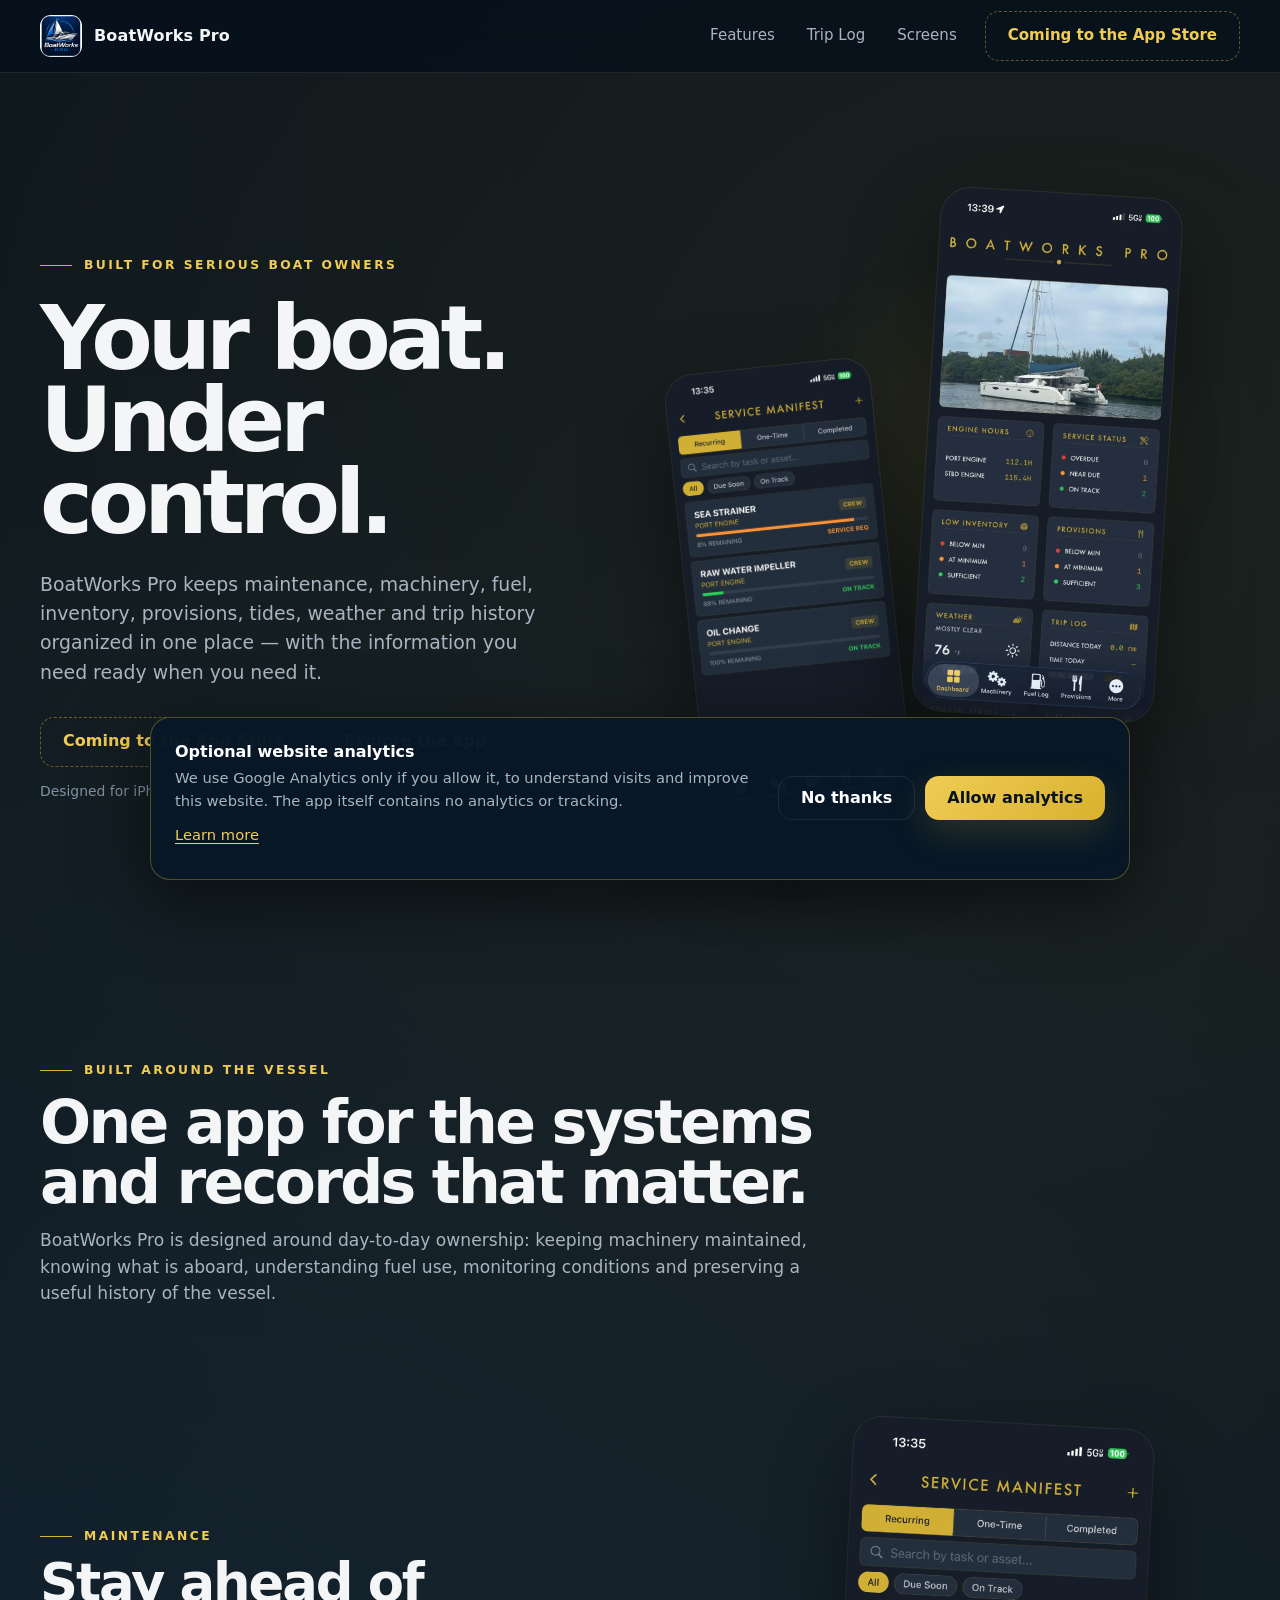
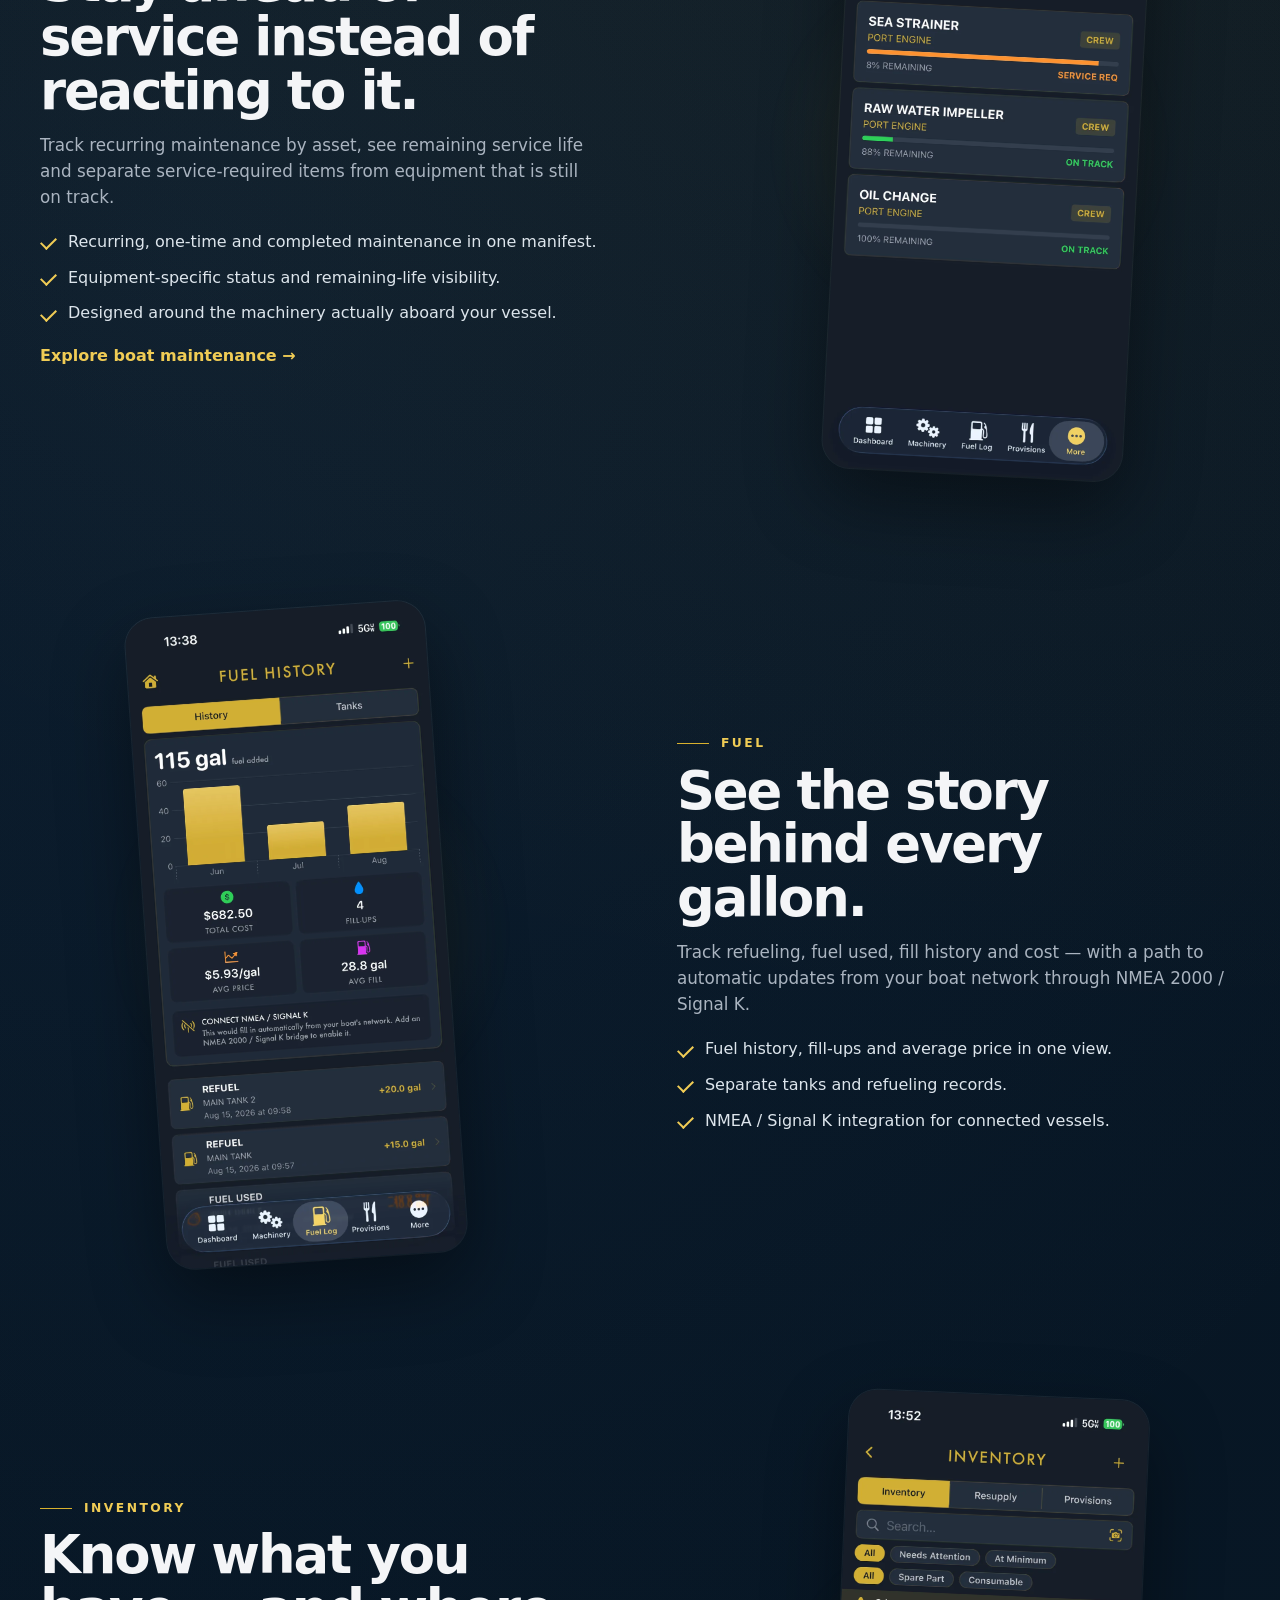
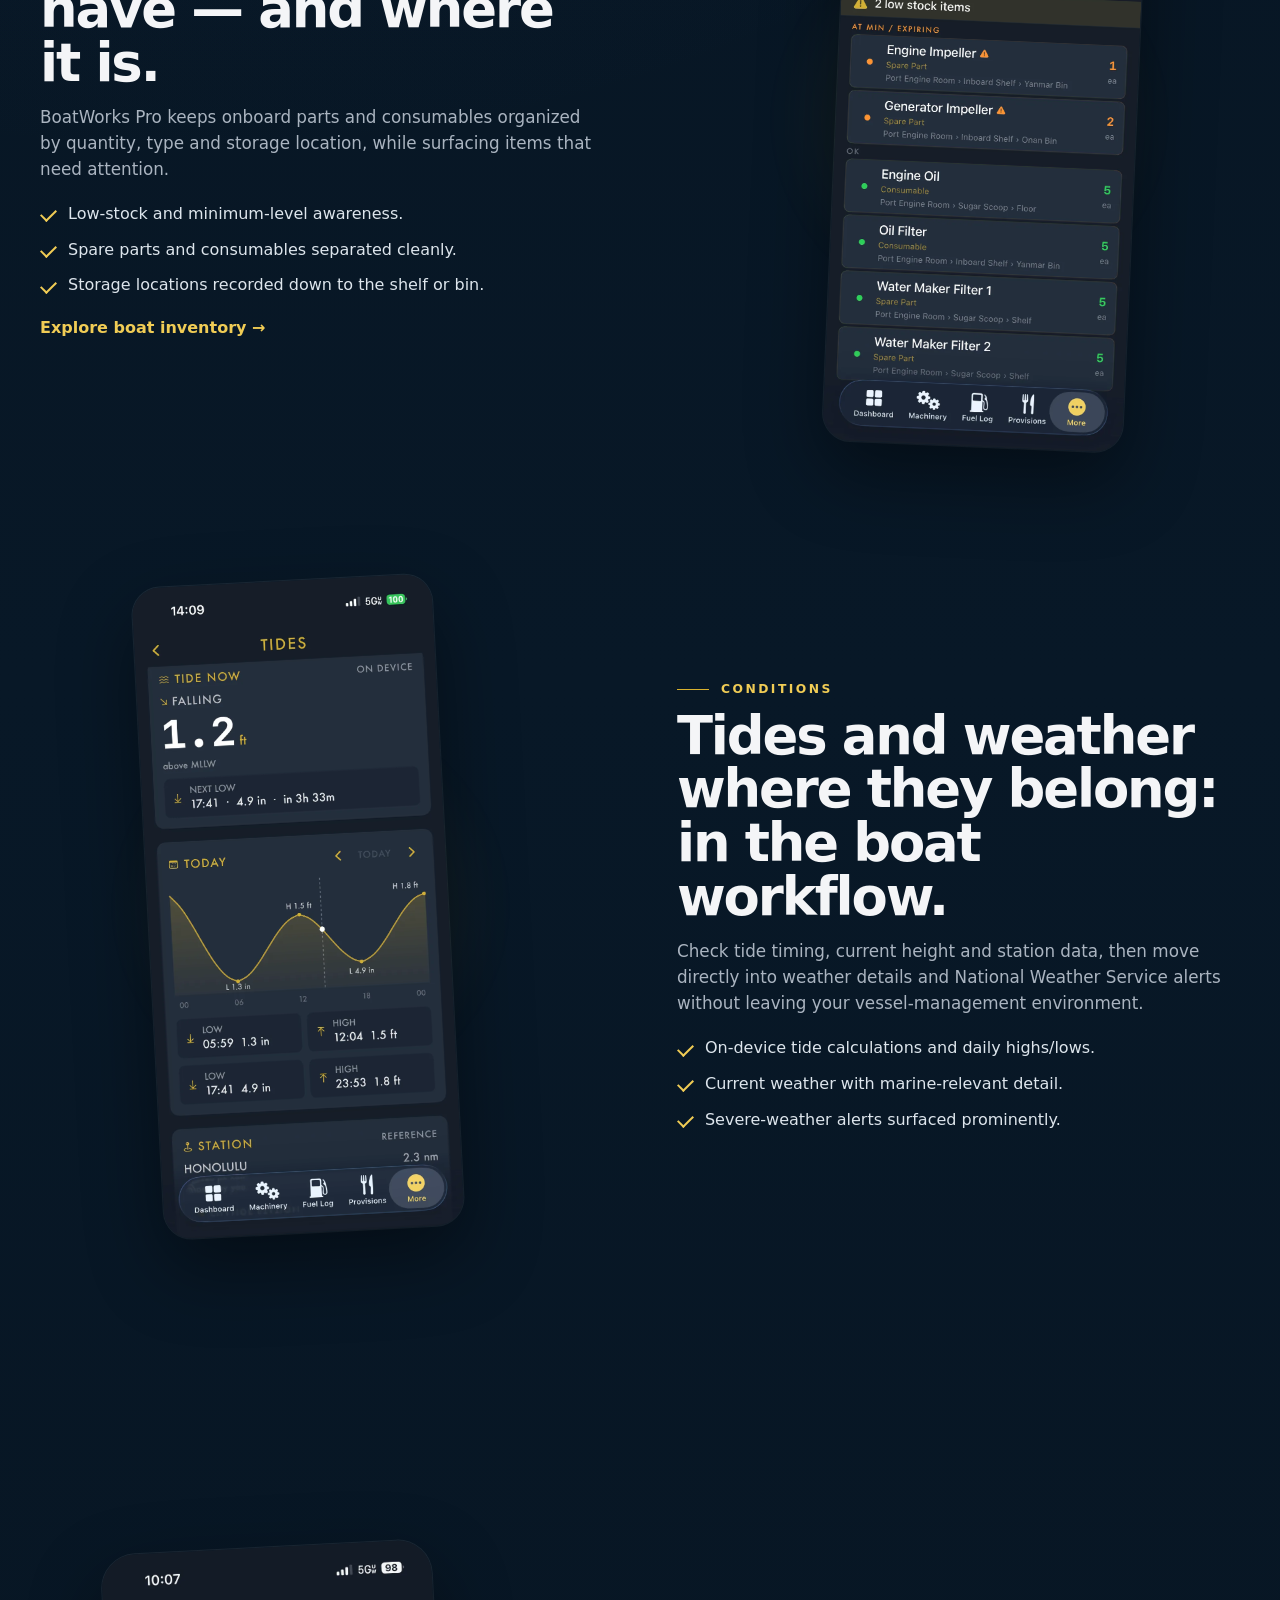
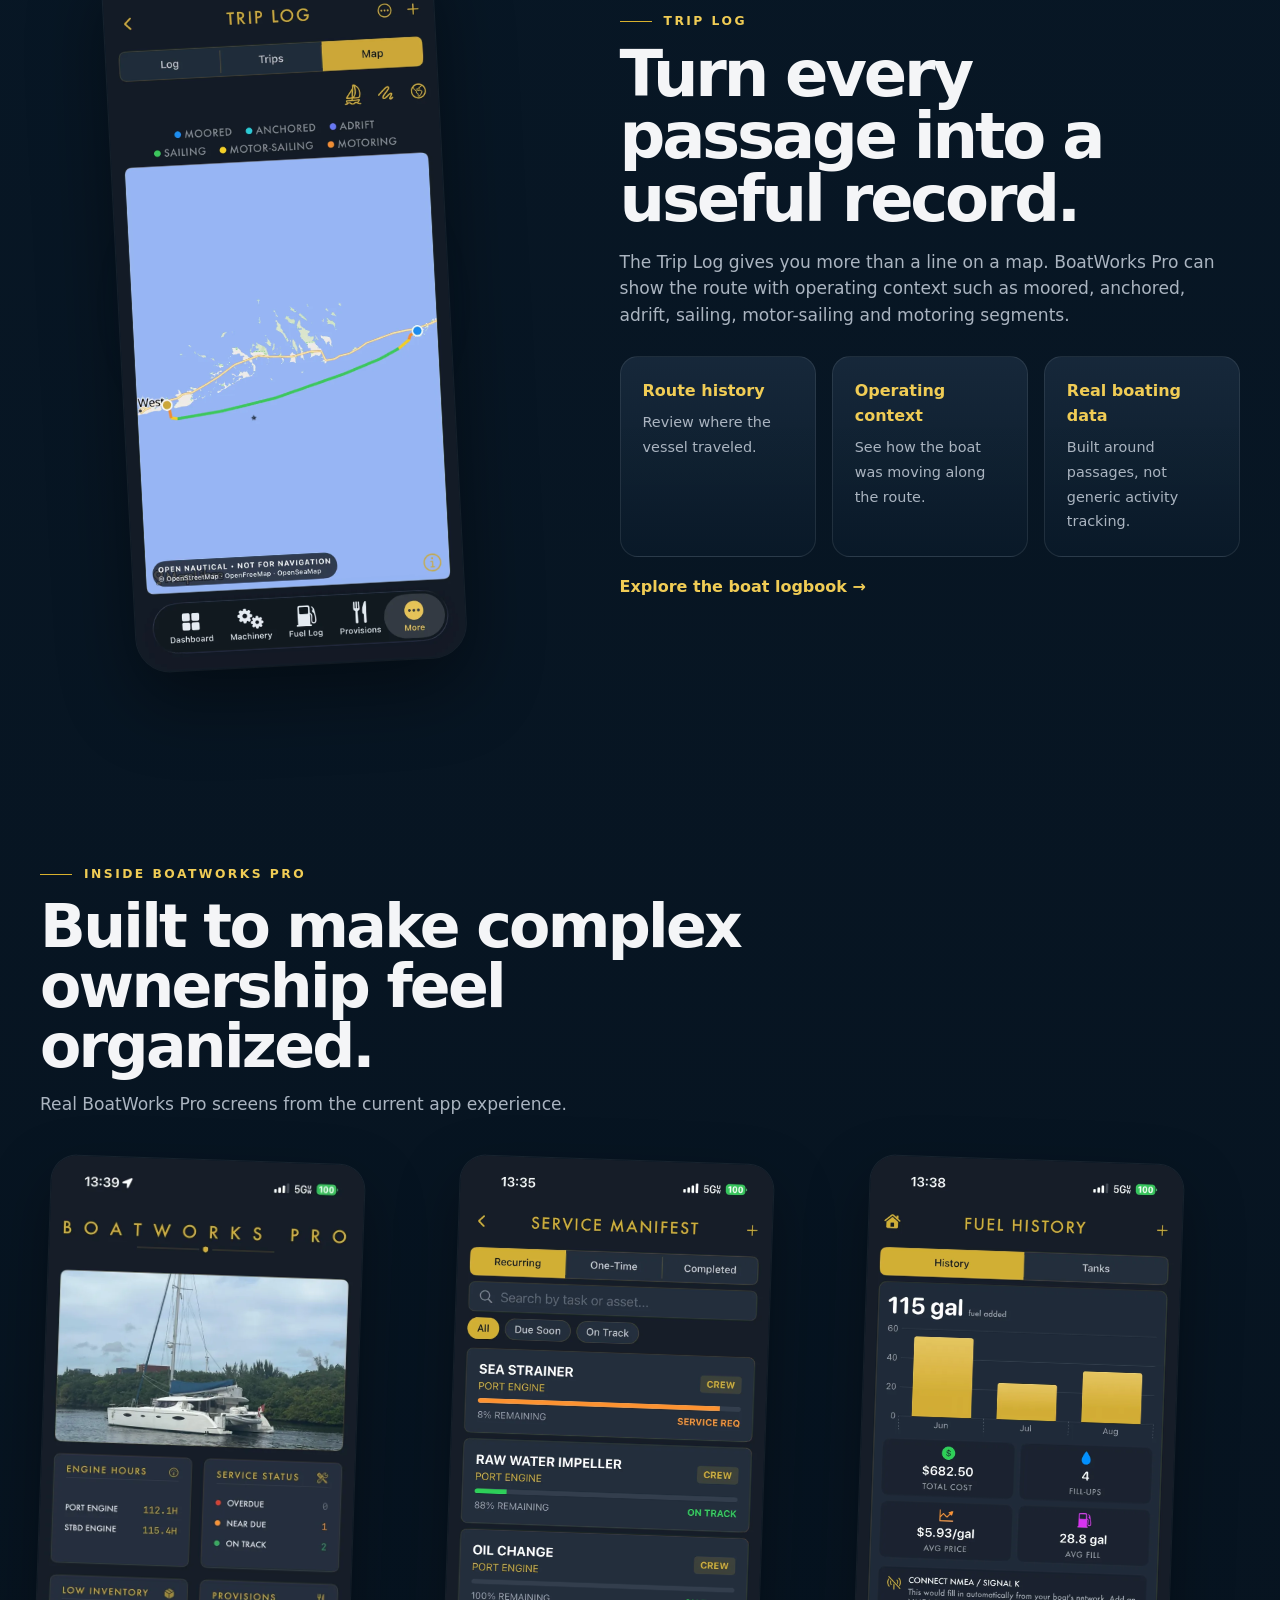
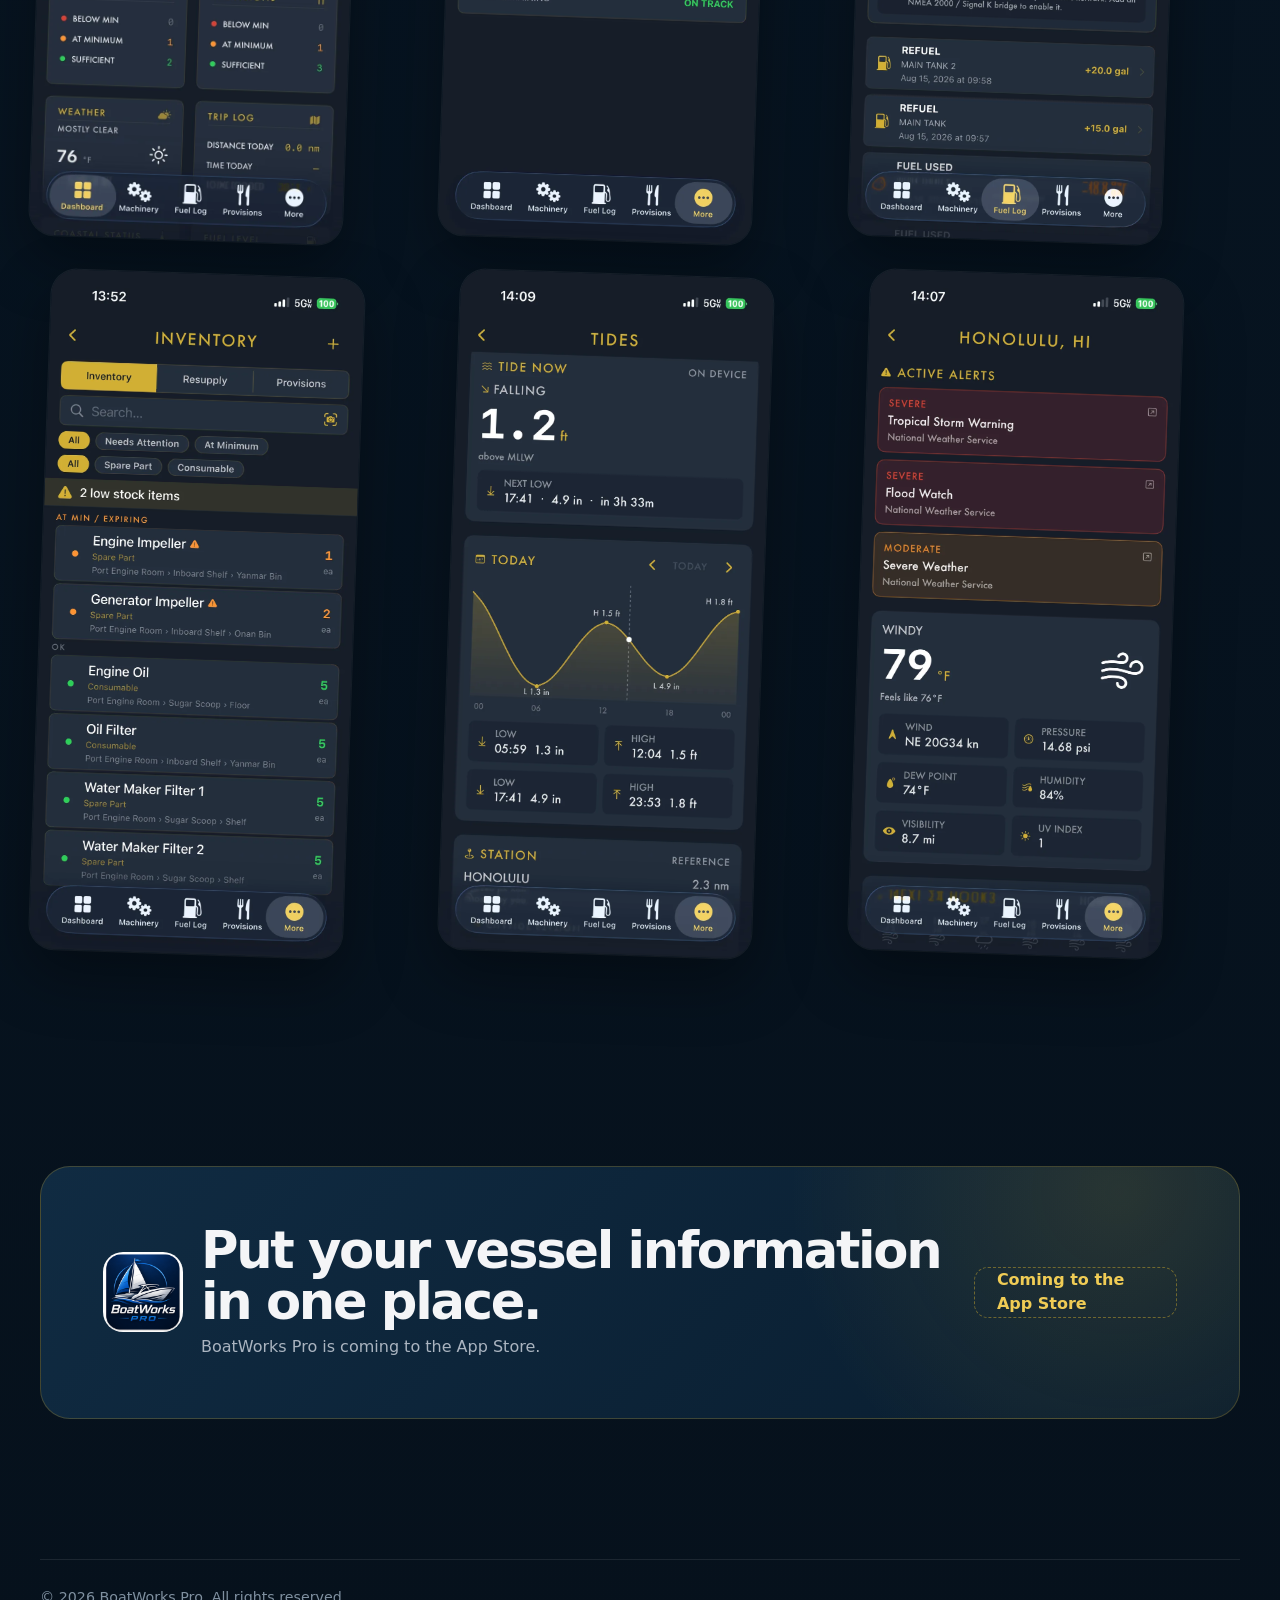
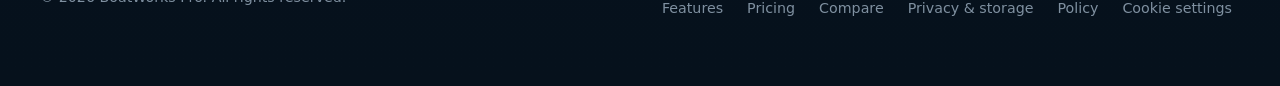
==== index.html @ 9b97ec30 "Link screenshots to feature pages" ====
<!doctype html>
<html lang="en">
<head>
  <meta charset="utf-8">
  <meta name="viewport" content="width=device-width, initial-scale=1">
  <meta name="description" content="A private boat maintenance, logbook and inventory app for iPhone and iPad, with fuel, provisions, documents, tides, weather and GPS trip tracking.">
  <meta name="theme-color" content="#071625">
  <link rel="canonical" href="https://boatworks-pro.com/">
  <link rel="icon" href="assets/app-icon.png" type="image/png">
  <link rel="apple-touch-icon" href="assets/app-icon.png">
  <meta property="og:title" content="BoatWorks Pro — Your boat, under control.">
  <meta property="og:description" content="Maintenance, fuel, inventory, tides, weather and trip logging for serious boat owners.">
  <meta property="og:type" content="website">
  <meta property="og:url" content="https://boatworks-pro.com/">
  <meta property="og:image" content="https://boatworks-pro.com/assets/app-icon.png">
  <meta property="og:image:alt" content="BoatWorks Pro app icon">
  <meta name="twitter:card" content="summary">
  <title>Boat Maintenance, Logbook &amp; Inventory App | BoatWorks Pro</title>
  <link rel="preload" href="styles.css" as="style">
  <link rel="stylesheet" href="styles.css">
  <link rel="preload" href="assets/dashboard-706.webp" as="image" type="image/webp">
  <script src="site.js" defer></script>
  <script type="application/ld+json">{"@context":"https://schema.org","@type":"SoftwareApplication","name":"BoatWorks Pro","applicationCategory":"LifestyleApplication","operatingSystem":"iOS, iPadOS","description":"A private boat maintenance, logbook, fuel, inventory, provisions, documents, tides and weather app for iPhone and iPad.","url":"https://boatworks-pro.com/","offers":[{"@type":"Offer","name":"Anchor","price":"0","priceCurrency":"USD"},{"@type":"Offer","name":"Cruiser annual subscription","price":"119.99","priceCurrency":"USD"}]}</script>
</head>
<body>
<a class="skip-link" href="#main-content">Skip to main content</a>
<header class="nav">
  <div class="wrap nav-in">
    <a class="brand" href="index.html"><img src="assets/app-icon.png" alt="" width="42" height="42"><span>BoatWorks Pro</span></a>
    <nav class="navlinks" aria-label="Primary navigation">
      <a href="#features">Features</a><a href="#triplog">Trip Log</a><a href="#screens">Screens</a>
      <span class="btn disabled" aria-disabled="true">Coming to the App Store</span>
    </nav>
  </div>
</header>

<main id="main-content" tabindex="-1">
<section class="hero">
  <div class="wrap hero-grid">
    <div class="hero-copy">
      <div class="eyebrow">Built for serious boat owners</div>
      <h1>Your boat.<br>Under control.</h1>
      <p>BoatWorks Pro keeps maintenance, machinery, fuel, inventory, provisions, tides, weather and trip history organized in one place — with the information you need ready when you need it.</p>
      <div class="hero-actions">
        <span class="btn disabled" aria-disabled="true">Coming to the App Store</span>
        <a class="btn alt" href="#features">Explore the app</a>
      </div>
      <div class="fine">Designed for iPhone and iPad.</div>
    </div>
    <div class="phone-wrap">
      <div class="glow"></div>
      <div class="phone"><a href="features.html" aria-label="Explore all BoatWorks Pro features"><picture>
      <source srcset="assets/dashboard-480.webp 480w, assets/dashboard-706.webp 706w" type="image/webp">
      <img src="assets/dashboard-706.webp" alt="BoatWorks Pro dashboard" width="706" height="1536" loading="eager" decoding="async" fetchpriority="high">
    </picture></a></div>
      <div class="phone secondary"><a href="boat-maintenance-app.html" aria-label="Explore boat maintenance features"><picture>
      <source srcset="assets/service-480.webp 480w, assets/service-900.webp 900w" type="image/webp">
      <img src="assets/service-900.webp" alt="BoatWorks Pro service manifest" width="900" height="1957" loading="eager" decoding="async">
    </picture></a></div>
    </div>
  </div>
</section>

<section id="features">
  <div class="wrap">
    <div class="section-head">
      <div class="eyebrow">Built around the vessel</div>
      <h2>One app for the systems and records that matter.</h2>
      <p>BoatWorks Pro is designed around day-to-day ownership: keeping machinery maintained, knowing what is aboard, understanding fuel use, monitoring conditions and preserving a useful history of the vessel.</p>
    </div>

    <div class="feature-row">
      <div class="feature-copy"><div class="eyebrow">Maintenance</div><h3>Stay ahead of service instead of reacting to it.</h3><p>Track recurring maintenance by asset, see remaining service life and separate service-required items from equipment that is still on track.</p><ul class="bullets"><li>Recurring, one-time and completed maintenance in one manifest.</li><li>Equipment-specific status and remaining-life visibility.</li><li>Designed around the machinery actually aboard your vessel.</li></ul><a class="text-link" href="boat-maintenance-app.html">Explore boat maintenance →</a></div>
      <div class="screen-card"><a href="boat-maintenance-app.html" aria-label="Learn about BoatWorks Pro maintenance"><picture>
      <source srcset="assets/service-480.webp 480w, assets/service-900.webp 900w" type="image/webp">
      <img src="assets/service-900.webp" alt="BoatWorks Pro Service Manifest screen" width="900" height="1957" loading="lazy" decoding="async">
    </picture></a></div>
    </div>

    <div class="feature-row reverse">
      <div class="feature-copy"><div class="eyebrow">Fuel</div><h3>See the story behind every gallon.</h3><p>Track refueling, fuel used, fill history and cost — with a path to automatic updates from your boat network through NMEA 2000 / Signal K.</p><ul class="bullets"><li>Fuel history, fill-ups and average price in one view.</li><li>Separate tanks and refueling records.</li><li>NMEA / Signal K integration for connected vessels.</li></ul></div>
      <div class="screen-card"><a href="features.html#fuel" aria-label="Learn about BoatWorks Pro fuel tracking"><picture>
      <source srcset="assets/fuel-480.webp 480w, assets/fuel-900.webp 900w" type="image/webp">
      <img src="assets/fuel-900.webp" alt="BoatWorks Pro Fuel History screen" width="900" height="1957" loading="lazy" decoding="async">
    </picture></a></div>
    </div>

    <div class="feature-row">
      <div class="feature-copy"><div class="eyebrow">Inventory</div><h3>Know what you have — and where it is.</h3><p>BoatWorks Pro keeps onboard parts and consumables organized by quantity, type and storage location, while surfacing items that need attention.</p><ul class="bullets"><li>Low-stock and minimum-level awareness.</li><li>Spare parts and consumables separated cleanly.</li><li>Storage locations recorded down to the shelf or bin.</li></ul><a class="text-link" href="boat-inventory-app.html">Explore boat inventory →</a></div>
      <div class="screen-card"><a href="boat-inventory-app.html" aria-label="Learn about BoatWorks Pro inventory"><picture>
      <source srcset="assets/inventory-480.webp 480w, assets/inventory-900.webp 900w" type="image/webp">
      <img src="assets/inventory-900.webp" alt="BoatWorks Pro Inventory screen" width="900" height="1957" loading="lazy" decoding="async">
    </picture></a></div>
    </div>

    <div class="feature-row reverse">
      <div class="feature-copy"><div class="eyebrow">Conditions</div><h3>Tides and weather where they belong: in the boat workflow.</h3><p>Check tide timing, current height and station data, then move directly into weather details and National Weather Service alerts without leaving your vessel-management environment.</p><ul class="bullets"><li>On-device tide calculations and daily highs/lows.</li><li>Current weather with marine-relevant detail.</li><li>Severe-weather alerts surfaced prominently.</li></ul></div>
      <div class="screen-card"><a href="features.html#conditions" aria-label="Learn about BoatWorks Pro tides and weather"><picture>
      <source srcset="assets/tides-480.webp 480w, assets/tides-900.webp 900w" type="image/webp">
      <img src="assets/tides-900.webp" alt="BoatWorks Pro Tides screen" width="900" height="1957" loading="lazy" decoding="async">
    </picture></a></div>
    </div>
  </div>
</section>

<section id="triplog">
  <div class="wrap trip">
    <div><a href="boat-logbook-app.html" aria-label="Learn about the BoatWorks Pro trip log"><picture>
      <source srcset="assets/trip-key-west-480.webp 480w, assets/trip-key-west-900.webp 900w" type="image/webp">
      <img src="assets/trip-key-west-900.webp" alt="BoatWorks Pro Key West Trip Log map" width="900" height="1957" loading="lazy" decoding="async">
    </picture></a></div>
    <div class="trip-copy">
      <div class="eyebrow">Trip Log</div><h2>Turn every passage into a useful record.</h2>
      <p>The Trip Log gives you more than a line on a map. BoatWorks Pro can show the route with operating context such as moored, anchored, adrift, sailing, motor-sailing and motoring segments.</p>
      <div class="grid3"><div class="mini"><b>Route history</b><span>Review where the vessel traveled.</span></div><div class="mini"><b>Operating context</b><span>See how the boat was moving along the route.</span></div><div class="mini"><b>Real boating data</b><span>Built around passages, not generic activity tracking.</span></div></div>
      <a class="text-link" href="boat-logbook-app.html">Explore the boat logbook →</a>
    </div>
  </div>
</section>

<section id="screens">
  <div class="wrap">
    <div class="section-head"><div class="eyebrow">Inside BoatWorks Pro</div><h2>Built to make complex ownership feel organized.</h2><p>Real BoatWorks Pro screens from the current app experience.</p></div>
    <div class="gallery">
      <a href="features.html" aria-label="Explore the BoatWorks Pro dashboard"><picture>
      <source srcset="assets/dashboard-480.webp 480w, assets/dashboard-706.webp 706w" type="image/webp">
      <img src="assets/dashboard-706.webp" alt="BoatWorks Pro Dashboard" width="706" height="1536" loading="lazy" decoding="async">
    </picture></a>
      <a href="boat-maintenance-app.html" aria-label="Explore boat maintenance"><picture>
      <source srcset="assets/service-480.webp 480w, assets/service-900.webp 900w" type="image/webp">
      <img src="assets/service-900.webp" alt="BoatWorks Pro Service Manifest" width="900" height="1957" loading="lazy" decoding="async">
    </picture></a>
      <a href="features.html#fuel" aria-label="Explore boat fuel tracking"><picture>
      <source srcset="assets/fuel-480.webp 480w, assets/fuel-900.webp 900w" type="image/webp">
      <img src="assets/fuel-900.webp" alt="BoatWorks Pro Fuel History" width="900" height="1957" loading="lazy" decoding="async">
    </picture></a>
      <a href="boat-inventory-app.html" aria-label="Explore boat inventory and provisions"><picture>
      <source srcset="assets/inventory-480.webp 480w, assets/inventory-900.webp 900w" type="image/webp">
      <img src="assets/inventory-900.webp" alt="BoatWorks Pro Inventory" width="900" height="1957" loading="lazy" decoding="async">
    </picture></a>
      <a href="features.html#conditions" aria-label="Explore boat tide predictions"><picture>
      <source srcset="assets/tides-480.webp 480w, assets/tides-900.webp 900w" type="image/webp">
      <img src="assets/tides-900.webp" alt="BoatWorks Pro Tides" width="900" height="1957" loading="lazy" decoding="async">
    </picture></a>
      <a href="features.html#conditions" aria-label="Explore marine weather features"><picture>
      <source srcset="assets/weather-480.webp 480w, assets/weather-900.webp 900w" type="image/webp">
      <img src="assets/weather-900.webp" alt="BoatWorks Pro Weather" width="900" height="1957" loading="lazy" decoding="async">
    </picture></a>
    </div>
  </div>
</section>

<section>
  <div class="wrap">
    <div class="cta">
      <div class="cta-left"><img src="assets/app-icon.png" alt="" width="80" height="80"><div><h2>Put your vessel information in one place.</h2><p>BoatWorks Pro is coming to the App Store.</p></div></div>
      <span class="btn disabled" aria-disabled="true">Coming to the App Store</span>
    </div>
  </div>
</section>
</main>

<footer>
  <div class="wrap footer-in">
    <div>© 2026 BoatWorks Pro. All rights reserved.</div>
    <div class="footer-links"><a href="features.html">Features</a><a href="pricing.html">Pricing</a><a href="boatworks-pro-vs-keeply.html">Compare</a><a href="private-boat-app.html">Privacy &amp; storage</a><a href="privacy.html">Policy</a><button type="button" class="footer-consent" data-consent-settings>Cookie settings</button></div>
  </div>
</footer>
<aside class="consent" data-consent-banner hidden aria-labelledby="consent-title">
  <div>
    <strong id="consent-title">Optional website analytics</strong>
    <p>We use Google Analytics only if you allow it, to understand visits and improve this website. The app itself contains no analytics or tracking.</p>
    <a class="consent-learn" href="privacy.html#website-analytics">Learn more</a>
  </div>
  <div class="consent-actions">
    <button type="button" class="btn alt" data-consent-decline>No thanks</button>
    <button type="button" class="btn" data-consent-accept>Allow analytics</button>
  </div>
</aside>
</body>
</html>
---- styles.css ----
:root{
  --bg:#07131f; --bg2:#0a1b2b; --panel:#132337; --panel2:#1b2c40;
  --gold:#d8b12e; --gold2:#f0cc55; --text:#f4f5f7; --muted:#aab4c0;
  --line:rgba(255,255,255,.09); --max:1180px; --r:26px;
}
*{box-sizing:border-box}
html{scroll-behavior:smooth}
body{
  margin:0;color:var(--text);
  background:
    radial-gradient(circle at 86% 6%,rgba(216,177,46,.10),transparent 28%),
    radial-gradient(circle at 15% 23%,rgba(64,116,171,.10),transparent 24%),
    linear-gradient(180deg,#06111c 0%,#081827 48%,#06111c 100%);
  font-family:Inter,ui-sans-serif,system-ui,-apple-system,BlinkMacSystemFont,"Segoe UI",sans-serif;
  line-height:1.55;
}
img{display:block;max-width:100%}
a{color:inherit;text-decoration:none}
button{font:inherit}
.skip-link{position:fixed;left:16px;top:12px;z-index:1000;padding:10px 14px;border-radius:10px;background:#fff;color:#07131f;font-weight:800;transform:translateY(-160%);transition:transform .15s ease}
.skip-link:focus{transform:translateY(0)}
:focus-visible{outline:3px solid var(--gold2);outline-offset:4px}
.wrap{width:min(calc(100% - 40px),var(--max));margin:auto}
.nav{position:sticky;top:0;z-index:50;background:rgba(6,17,28,.82);backdrop-filter:blur(16px);border-bottom:1px solid var(--line)}
.nav-in{height:72px;display:flex;align-items:center;justify-content:space-between;gap:20px}
.brand{display:flex;align-items:center;gap:12px;font-weight:850;letter-spacing:.01em}
.brand{min-height:44px}
.brand span{white-space:nowrap}
.brand img{width:42px;height:42px;border-radius:11px}
.navlinks{display:flex;gap:24px;align-items:center;color:var(--muted);font-size:.94rem}
.navlinks a{display:inline-flex;align-items:center;min-width:44px;min-height:44px;padding:0 4px}
.navlinks a:hover{color:#fff}
.btn{display:inline-flex;align-items:center;justify-content:center;min-height:50px;padding:0 22px;border-radius:14px;background:linear-gradient(135deg,var(--gold2),var(--gold));color:#08131f;font-weight:850;box-shadow:0 12px 36px rgba(216,177,46,.18);transition:.2s ease}
.btn:hover{transform:translateY(-2px);box-shadow:0 16px 42px rgba(216,177,46,.26)}
.btn.alt{background:transparent;border:1px solid var(--line);color:#fff;box-shadow:none}
.hero{padding:88px 0 80px;overflow:hidden}
.hero-grid{display:grid;grid-template-columns:1fr 1fr;gap:58px;align-items:center}
.eyebrow{display:flex;align-items:center;gap:12px;color:var(--gold2);font-size:.77rem;font-weight:900;letter-spacing:.20em;text-transform:uppercase}
.eyebrow:before{content:"";width:32px;height:1px;background:var(--gold)}
h1{font-size:clamp(3.4rem,7vw,6.5rem);line-height:.92;letter-spacing:-.06em;margin:22px 0 26px}
.hero p{font-size:1.18rem;color:var(--muted);max-width:660px;margin:0 0 30px}
.hero-actions{display:flex;gap:12px;flex-wrap:wrap}
.fine{margin-top:14px;color:#8393a3;font-size:.87rem}
.phone-wrap{position:relative;min-height:650px}
.phone{width:53%;position:absolute;right:3%;top:0;border-radius:36px;overflow:hidden;box-shadow:0 40px 90px rgba(0,0,0,.48),0 0 0 1px rgba(255,255,255,.09);transform:rotate(2deg);z-index:2}
.phone.secondary{left:2%;right:auto;top:190px;width:46%;transform:rotate(-5deg);z-index:1}
.phone img{width:100%;height:auto}
.phone a{display:block}
.glow{position:absolute;right:-5%;top:11%;width:72%;height:65%;background:radial-gradient(circle,rgba(216,177,46,.14),transparent 70%);filter:blur(18px)}
section{padding:82px 0}
.section-head{max-width:760px;margin-bottom:38px}
.section-head h2{font-size:clamp(2.3rem,4.7vw,4rem);line-height:1;letter-spacing:-.045em;margin:12px 0 15px}
.section-head p{margin:0;color:var(--muted);font-size:1.07rem}
.feature-row{display:grid;grid-template-columns:.9fr 1.1fr;gap:58px;align-items:center;margin:62px 0}
.feature-row.reverse{grid-template-columns:1.1fr .9fr}
.feature-row.reverse .feature-copy{order:2}
.feature-row.reverse .screen-card{order:1}
.feature-copy h3{font-size:clamp(2rem,4vw,3.3rem);line-height:1.02;letter-spacing:-.04em;margin:10px 0 14px}
.feature-copy p{color:var(--muted);font-size:1.05rem;margin:0 0 20px}
.bullets{display:grid;gap:11px;margin:0;padding:0;list-style:none}
.bullets li{position:relative;padding-left:28px;color:#dde5ec}
.bullets li:before{content:"";position:absolute;left:4px;top:.28em;width:7px;height:13px;border:solid var(--gold2);border-width:0 2px 2px 0;transform:rotate(45deg)}
.screen-card{display:flex;justify-content:center}
.screen-card>a{display:flex;justify-content:center;width:100%;border-radius:34px}
.screen-card img{width:min(430px,90%);border-radius:34px;box-shadow:0 30px 75px rgba(0,0,0,.42),0 0 0 1px rgba(255,255,255,.08)}
.trip{display:grid;grid-template-columns:.82fr 1.18fr;gap:58px;align-items:center}
.trip img{width:min(460px,92%);margin:auto;border-radius:34px;box-shadow:0 30px 75px rgba(0,0,0,.42),0 0 0 1px rgba(255,255,255,.08)}
.trip h2{font-size:clamp(2.5rem,5vw,4.4rem);line-height:.98;letter-spacing:-.05em;margin:12px 0 18px}
.trip p{color:var(--muted);font-size:1.07rem}
.grid3{display:grid;grid-template-columns:repeat(3,1fr);gap:16px;margin-top:28px}
.mini{padding:22px;border:1px solid var(--line);border-radius:18px;background:linear-gradient(180deg,rgba(25,43,62,.85),rgba(10,26,41,.88))}
.mini b{display:block;color:var(--gold2);margin-bottom:6px}
.mini span{color:var(--muted);font-size:.9rem}
.gallery{display:grid;grid-template-columns:repeat(3,1fr);gap:18px}
.gallery>a{display:block;border-radius:28px}
.gallery img{width:100%;border-radius:28px;box-shadow:0 24px 60px rgba(0,0,0,.34),0 0 0 1px rgba(255,255,255,.07)}
.phone a:hover img,.screen-card>a:hover img,.trip>div:first-child>a:hover img,.gallery>a:hover img{box-shadow:0 34px 84px rgba(0,0,0,.5),0 0 0 2px rgba(240,204,85,.32)}
.cta{display:flex;align-items:center;justify-content:space-between;gap:30px;padding:48px;border-radius:30px;border:1px solid rgba(216,177,46,.24);background:radial-gradient(circle at 90% 10%,rgba(216,177,46,.14),transparent 30%),linear-gradient(135deg,#102b42,#091d2f)}
.cta-left{display:flex;gap:18px;align-items:center}
.cta-left img{width:80px;height:80px;border-radius:20px}
.cta h2{font-size:clamp(2rem,4vw,3.2rem);line-height:1;letter-spacing:-.045em;margin:0 0 8px}
.cta p{margin:0;color:var(--muted)}
footer{padding:40px 0 56px;color:#7f90a0;font-size:.89rem}
.footer-in{border-top:1px solid var(--line);padding-top:26px;display:flex;justify-content:space-between;gap:20px}
.footer-links{display:flex;gap:8px;flex-wrap:wrap;align-items:center}
.footer-links a,.footer-consent{display:inline-flex;align-items:center;min-height:44px;padding:0 8px}
.footer-consent,.inline-consent{border:0;background:transparent;color:inherit;cursor:pointer}
.footer-consent:hover{color:#fff}
.inline-consent{display:inline-flex;align-items:center;min-height:44px;padding:0;color:var(--gold2);vertical-align:middle;text-decoration:underline;text-underline-offset:3px;text-decoration-thickness:1px}
.inline-consent:hover{color:#fff}
.consent{position:fixed;left:20px;right:20px;bottom:20px;z-index:100;max-width:980px;margin:auto;display:flex;align-items:center;justify-content:space-between;gap:24px;padding:22px 24px;border:1px solid rgba(216,177,46,.35);border-radius:20px;background:rgba(8,24,39,.98);box-shadow:0 20px 70px rgba(0,0,0,.55)}
.consent[hidden]{display:none}
.consent strong{display:block;color:#fff;margin-bottom:3px}
.consent p{margin:0;color:var(--muted);font-size:.92rem}
.consent-learn{display:inline-flex;align-items:center;min-height:44px;color:var(--gold2);font-size:.92rem;text-decoration:underline;text-underline-offset:3px}
.consent-actions{display:flex;gap:10px;flex:0 0 auto}
.consent .btn{min-height:44px;border:0;cursor:pointer;white-space:nowrap}
.consent .btn.alt{border:1px solid var(--line)}

@media(min-width:1050px){
  .wrap{width:min(calc(100% - 80px),1240px)}
  .hero{padding:108px 0 100px}
  .hero-grid{grid-template-columns:.92fr 1.08fr;gap:84px}
  .hero-copy{padding-top:16px}
  .hero-copy>p{max-width:610px}
  .phone-wrap{min-height:680px;perspective:1400px}
  .phone{width:40%;right:12%;top:8px;border-radius:30px;transform:rotate(3.5deg) translateY(4px)}
  .phone.secondary{width:34%;left:8%;top:185px;border-radius:28px;transform:rotate(-6deg)}
  .glow{right:6%;top:7%;width:68%;height:64%}
  section{padding:100px 0}
  .section-head{max-width:800px;margin-bottom:44px}
  .feature-row,.feature-row.reverse{min-height:690px;gap:96px;margin:96px 0}
  .feature-row{grid-template-columns:1.02fr .98fr}
  .feature-row.reverse{grid-template-columns:.98fr 1.02fr}
  .feature-copy{max-width:570px}
  .feature-copy h3{font-size:3.3rem}
  .screen-card{position:relative;min-height:650px;display:flex;align-items:center;justify-content:center;perspective:1400px}
  .screen-card:before{content:"";position:absolute;width:76%;aspect-ratio:1/1;border-radius:50%;background:radial-gradient(circle,rgba(216,177,46,.10),transparent 68%);filter:blur(12px)}
  .screen-card img{position:relative;z-index:1;width:300px;max-height:none;height:auto;object-fit:contain;border-radius:28px}
  .feature-row:nth-of-type(2) .screen-card img{transform:rotate(3deg) translateX(18px)}
  .feature-row:nth-of-type(3) .screen-card img{transform:rotate(-4deg) translateX(-14px)}
  .feature-row:nth-of-type(4) .screen-card img{transform:rotate(2.5deg) translateX(16px)}
  .feature-row:nth-of-type(5) .screen-card img{transform:rotate(-3deg) translateX(-12px)}
  .trip{grid-template-columns:.88fr 1.12fr;gap:92px}
  .trip>div:first-child{min-height:690px;display:flex;justify-content:center;align-items:center;position:relative}
  .trip>div:first-child:before{content:"";position:absolute;width:74%;aspect-ratio:1/1;border-radius:50%;background:radial-gradient(circle,rgba(55,103,156,.16),transparent 70%);filter:blur(14px)}
  .trip img{width:330px;height:auto;object-fit:contain;transform:rotate(-3deg);position:relative;z-index:1}
  .gallery{grid-template-columns:repeat(3,1fr);gap:34px 28px;align-items:start;padding-top:10px}
  .gallery img{width:82%;height:auto;object-fit:contain;justify-self:center;border-radius:25px;transition:.25s ease}
  .gallery img:nth-child(1){transform:rotate(-2.5deg) translateY(28px)}
  .gallery img:nth-child(2){transform:rotate(2deg) translateY(-12px)}
  .gallery img:nth-child(3){transform:rotate(-1.5deg) translateY(42px)}
  .gallery img:nth-child(4){transform:rotate(2.5deg) translateY(-8px)}
  .gallery img:nth-child(5){transform:rotate(-2deg) translateY(34px)}
  .gallery img:nth-child(6){transform:rotate(1.5deg)}
  .gallery img:hover{transform:translateY(-8px) rotate(0deg) scale(1.02);box-shadow:0 36px 84px rgba(0,0,0,.46),0 0 0 1px rgba(255,255,255,.10);z-index:3}
  .cta{padding:58px 62px}
}
@media(min-width:1500px){
  .wrap{width:min(calc(100% - 140px),1320px)}
  .hero-grid{gap:110px}
  .phone{width:38%;right:14%}
  .phone.secondary{width:32%;left:10%}
  .feature-row,.feature-row.reverse{gap:112px}
  .screen-card img{width:320px}
  .trip img{width:350px}
  .gallery img{width:78%}
}
@media(max-width:900px){
  .navlinks>a:not(.btn){display:none}
  .navlinks>a.home-link{display:inline-flex}
  .hero{padding-top:58px}
  .hero-grid,.feature-row,.feature-row.reverse,.trip{grid-template-columns:1fr}
  .hero-copy{text-align:center}
  .hero-copy .eyebrow,.trip .eyebrow{justify-content:center}
  .hero p{margin-left:auto;margin-right:auto}
  .hero-actions{justify-content:center}
  .phone-wrap{min-height:600px;max-width:620px;width:100%;margin:auto}
  .feature-row.reverse .feature-copy,.feature-row.reverse .screen-card{order:initial}
  .feature-copy{text-align:center}
  .bullets{max-width:620px;margin:auto;text-align:left}
  .trip-copy{order:-1;text-align:center}
  .gallery{grid-template-columns:1fr 1fr}
}
@media(max-width:600px){
  .wrap{width:min(calc(100% - 28px),var(--max))}
  .nav-in{gap:10px}
  .navlinks .btn{padding:0 10px;font-size:.78rem;text-align:center}
  h1{font-size:3.45rem}
  .phone-wrap{min-height:500px}
  .phone{width:58%;right:1%}
  .phone.secondary{width:49%;left:0;top:170px}
  .grid3,.gallery{grid-template-columns:1fr}
  .cta{display:block;text-align:center;padding:34px 24px}
  .cta-left{display:block}
  .cta-left img{margin:0 auto 18px}
  .cta>.btn{margin-top:22px;width:100%}
  .footer-in{display:block}
  .footer-links{margin-top:14px}
  .consent{left:12px;right:12px;bottom:12px;display:block;padding:20px}
  .consent-actions{margin-top:16px}
  .consent-actions .btn{flex:1;padding:0 12px}
}

@media(prefers-reduced-motion:reduce){
  html{scroll-behavior:auto}
  *,*:before,*:after{scroll-behavior:auto!important;transition-duration:.01ms!important;animation-duration:.01ms!important;animation-iteration-count:1!important}
}

/* ---- Document pages (privacy, and any prose page that follows) ----
   These share the marketing page's tokens and nav/footer rather than
   carrying their own, so a visitor arriving from the footer link stays
   in the same design and the stylesheet is already cached. */
.doc{padding:64px 0 40px}
.doc-wrap{max-width:760px}
.doc-title{font-size:clamp(2.6rem,5.5vw,4.2rem);line-height:1;letter-spacing:-.05em;margin:20px 0 20px}
.doc-lede{font-size:1.15rem;color:var(--muted);margin:0 0 16px}
.doc-lede strong{color:var(--text);font-weight:800}
.doc-wrap h2{font-size:1.42rem;letter-spacing:-.02em;margin:46px 0 12px;color:#fff}
.doc-wrap p{color:#c3cddb;margin:0 0 16px}
.doc-wrap a:not(.brand):not(.btn){color:var(--gold2);text-decoration:underline;text-underline-offset:3px;text-decoration-thickness:1px}
.doc-wrap a:not(.brand):not(.btn):hover{color:#fff}
.doc-callout{margin:30px 0 8px;padding:24px 26px;border:1px solid var(--line);border-radius:var(--r);background:linear-gradient(180deg,var(--panel),rgba(19,35,55,.35))}
.doc-callout b{display:block;color:var(--gold2);font-size:.77rem;font-weight:900;letter-spacing:.20em;text-transform:uppercase;margin-bottom:12px}
.doc-callout ul,.doc-list{margin:0;padding-left:0;list-style:none;display:grid;gap:10px}
.doc-callout li,.doc-list li{position:relative;padding-left:22px;color:#dde5ec}
.doc-callout li:before,.doc-list li:before{content:"›";position:absolute;left:0;top:-1px;color:var(--gold2);font-weight:900}
.doc-list{margin:0 0 16px}
.doc-list li{color:#c3cddb}
.doc-list b{color:var(--text);font-weight:800}
@media(max-width:600px){
  .doc{padding:44px 0 28px}
  .doc-callout{padding:20px}
}
/* Inert until there is a real App Store URL: same shape as .btn, but
   visibly not clickable rather than a link that 404s. */
.btn.disabled{background:transparent;border:1px dashed rgba(216,177,46,.45);color:var(--gold2);box-shadow:none;cursor:default;font-weight:800}
.btn.disabled:hover{transform:none;box-shadow:none}

/* ---- SEO landing pages and expanded marketing content ---- */
.navlinks .nav-cta{min-height:42px;padding:0 15px;color:#08131f}
.page-hero{padding:76px 0 52px;text-align:center}
.page-hero .eyebrow{justify-content:center}
.page-hero h1{max-width:940px;margin:20px auto 22px;font-size:clamp(2.8rem,6vw,5.4rem)}
.page-hero p{max-width:780px;margin:0 auto;color:var(--muted);font-size:1.16rem}
.crumbs{padding-top:24px;color:#8fa0b0;font-size:.88rem}
.crumbs a{color:var(--gold2)}
.story-grid,.link-grid,.price-grid{display:grid;grid-template-columns:repeat(3,1fr);gap:18px}
.story-card,.link-card,.price-card,.compare-card{padding:28px;border:1px solid var(--line);border-radius:22px;background:linear-gradient(180deg,rgba(25,43,62,.88),rgba(10,26,41,.76))}
.story-card h3,.link-card h3,.price-card h3{margin:7px 0 10px;font-size:1.35rem;letter-spacing:-.025em}
.story-card p,.link-card p,.price-card p{margin:0;color:var(--muted)}
.link-card{display:block;transition:.2s ease}
.link-card:hover{transform:translateY(-4px);border-color:rgba(216,177,46,.35)}
.link-card .more,.text-link{display:inline-flex;margin-top:18px;color:var(--gold2);font-weight:800}
.band{background:rgba(4,14,24,.34);border-top:1px solid var(--line);border-bottom:1px solid var(--line)}
.split{display:grid;grid-template-columns:1fr 1fr;gap:60px;align-items:center}
.split h2{font-size:clamp(2.2rem,4.5vw,3.8rem);line-height:1;letter-spacing:-.045em;margin:12px 0 18px}
.split p,.content p{color:var(--muted)}
.proof{display:grid;grid-template-columns:repeat(4,1fr);gap:14px;margin-top:28px}
.proof div{padding:18px;border-left:2px solid var(--gold);background:rgba(255,255,255,.025)}
.proof b{display:block;color:#fff}.proof span{color:var(--muted);font-size:.9rem}
.price-card.featured{border-color:rgba(216,177,46,.5);box-shadow:0 22px 60px rgba(0,0,0,.25)}
.price{font-size:2.4rem;font-weight:900;letter-spacing:-.04em;margin:12px 0 3px}
.price small{font-size:.9rem;color:var(--muted);font-weight:600;letter-spacing:0}
.tag{display:inline-flex;padding:5px 9px;border-radius:999px;background:rgba(216,177,46,.14);color:var(--gold2);font-size:.75rem;font-weight:850;text-transform:uppercase;letter-spacing:.08em}
.content{max-width:800px}.content h2{font-size:clamp(1.8rem,3.5vw,2.7rem);line-height:1.08;letter-spacing:-.035em;margin:54px 0 15px}.content h3{margin:30px 0 10px}.content ul{color:#c3cddb}.content a{color:var(--gold2);text-decoration:underline;text-underline-offset:3px}
.faq{max-width:860px}.faq details{border-top:1px solid var(--line);padding:20px 0}.faq details:last-child{border-bottom:1px solid var(--line)}.faq summary{cursor:pointer;color:#fff;font-weight:800;font-size:1.08rem}.faq details p{margin:12px 0 0;color:var(--muted)}
.table-wrap{overflow-x:auto;border:1px solid var(--line);border-radius:20px}.comparison{width:100%;border-collapse:collapse;min-width:690px}.comparison th,.comparison td{padding:16px 18px;text-align:left;border-bottom:1px solid var(--line);vertical-align:top}.comparison th{color:var(--gold2);background:rgba(216,177,46,.06)}.comparison td:first-child{font-weight:800;color:#fff}.comparison tr:last-child td{border-bottom:0}.note{padding:20px 22px;border-left:3px solid var(--gold);background:rgba(216,177,46,.07);color:#cbd4dc;border-radius:0 14px 14px 0}
.seo-footer{display:grid;grid-template-columns:1.4fr repeat(3,1fr);gap:28px}.seo-footer h3{font-size:.78rem;text-transform:uppercase;letter-spacing:.15em;color:var(--gold2);margin:0 0 10px}.seo-footer a{display:block;min-height:34px;color:#98a8b7}.seo-footer a:hover{color:#fff}
@media(max-width:900px){.story-grid,.link-grid,.price-grid{grid-template-columns:1fr 1fr}.proof{grid-template-columns:1fr 1fr}.split{grid-template-columns:1fr}.seo-footer{grid-template-columns:1fr 1fr}.navlinks .nav-cta{display:inline-flex}}
@media(max-width:600px){.story-grid,.link-grid,.price-grid,.proof,.seo-footer{grid-template-columns:1fr}.page-hero{padding:52px 0 34px}.story-card,.link-card,.price-card{padding:22px}}
---- styles.css ----
:root{
  --bg:#07131f; --bg2:#0a1b2b; --panel:#132337; --panel2:#1b2c40;
  --gold:#d8b12e; --gold2:#f0cc55; --text:#f4f5f7; --muted:#aab4c0;
  --line:rgba(255,255,255,.09); --max:1180px; --r:26px;
}
*{box-sizing:border-box}
html{scroll-behavior:smooth}
body{
  margin:0;color:var(--text);
  background:
    radial-gradient(circle at 86% 6%,rgba(216,177,46,.10),transparent 28%),
    radial-gradient(circle at 15% 23%,rgba(64,116,171,.10),transparent 24%),
    linear-gradient(180deg,#06111c 0%,#081827 48%,#06111c 100%);
  font-family:Inter,ui-sans-serif,system-ui,-apple-system,BlinkMacSystemFont,"Segoe UI",sans-serif;
  line-height:1.55;
}
img{display:block;max-width:100%}
a{color:inherit;text-decoration:none}
button{font:inherit}
.skip-link{position:fixed;left:16px;top:12px;z-index:1000;padding:10px 14px;border-radius:10px;background:#fff;color:#07131f;font-weight:800;transform:translateY(-160%);transition:transform .15s ease}
.skip-link:focus{transform:translateY(0)}
:focus-visible{outline:3px solid var(--gold2);outline-offset:4px}
.wrap{width:min(calc(100% - 40px),var(--max));margin:auto}
.nav{position:sticky;top:0;z-index:50;background:rgba(6,17,28,.82);backdrop-filter:blur(16px);border-bottom:1px solid var(--line)}
.nav-in{height:72px;display:flex;align-items:center;justify-content:space-between;gap:20px}
.brand{display:flex;align-items:center;gap:12px;font-weight:850;letter-spacing:.01em}
.brand{min-height:44px}
.brand span{white-space:nowrap}
.brand img{width:42px;height:42px;border-radius:11px}
.navlinks{display:flex;gap:24px;align-items:center;color:var(--muted);font-size:.94rem}
.navlinks a{display:inline-flex;align-items:center;min-width:44px;min-height:44px;padding:0 4px}
.navlinks a:hover{color:#fff}
.btn{display:inline-flex;align-items:center;justify-content:center;min-height:50px;padding:0 22px;border-radius:14px;background:linear-gradient(135deg,var(--gold2),var(--gold));color:#08131f;font-weight:850;box-shadow:0 12px 36px rgba(216,177,46,.18);transition:.2s ease}
.btn:hover{transform:translateY(-2px);box-shadow:0 16px 42px rgba(216,177,46,.26)}
.btn.alt{background:transparent;border:1px solid var(--line);color:#fff;box-shadow:none}
.hero{padding:88px 0 80px;overflow:hidden}
.hero-grid{display:grid;grid-template-columns:1fr 1fr;gap:58px;align-items:center}
.eyebrow{display:flex;align-items:center;gap:12px;color:var(--gold2);font-size:.77rem;font-weight:900;letter-spacing:.20em;text-transform:uppercase}
.eyebrow:before{content:"";width:32px;height:1px;background:var(--gold)}
h1{font-size:clamp(3.4rem,7vw,6.5rem);line-height:.92;letter-spacing:-.06em;margin:22px 0 26px}
.hero p{font-size:1.18rem;color:var(--muted);max-width:660px;margin:0 0 30px}
.hero-actions{display:flex;gap:12px;flex-wrap:wrap}
.fine{margin-top:14px;color:#8393a3;font-size:.87rem}
.phone-wrap{position:relative;min-height:650px}
.phone{width:53%;position:absolute;right:3%;top:0;border-radius:36px;overflow:hidden;box-shadow:0 40px 90px rgba(0,0,0,.48),0 0 0 1px rgba(255,255,255,.09);transform:rotate(2deg);z-index:2}
.phone.secondary{left:2%;right:auto;top:190px;width:46%;transform:rotate(-5deg);z-index:1}
.phone img{width:100%;height:auto}
.phone a{display:block}
.glow{position:absolute;right:-5%;top:11%;width:72%;height:65%;background:radial-gradient(circle,rgba(216,177,46,.14),transparent 70%);filter:blur(18px)}
section{padding:82px 0}
.section-head{max-width:760px;margin-bottom:38px}
.section-head h2{font-size:clamp(2.3rem,4.7vw,4rem);line-height:1;letter-spacing:-.045em;margin:12px 0 15px}
.section-head p{margin:0;color:var(--muted);font-size:1.07rem}
.feature-row{display:grid;grid-template-columns:.9fr 1.1fr;gap:58px;align-items:center;margin:62px 0}
.feature-row.reverse{grid-template-columns:1.1fr .9fr}
.feature-row.reverse .feature-copy{order:2}
.feature-row.reverse .screen-card{order:1}
.feature-copy h3{font-size:clamp(2rem,4vw,3.3rem);line-height:1.02;letter-spacing:-.04em;margin:10px 0 14px}
.feature-copy p{color:var(--muted);font-size:1.05rem;margin:0 0 20px}
.bullets{display:grid;gap:11px;margin:0;padding:0;list-style:none}
.bullets li{position:relative;padding-left:28px;color:#dde5ec}
.bullets li:before{content:"";position:absolute;left:4px;top:.28em;width:7px;height:13px;border:solid var(--gold2);border-width:0 2px 2px 0;transform:rotate(45deg)}
.screen-card{display:flex;justify-content:center}
.screen-card>a{display:flex;justify-content:center;width:100%;border-radius:34px}
.screen-card img{width:min(430px,90%);border-radius:34px;box-shadow:0 30px 75px rgba(0,0,0,.42),0 0 0 1px rgba(255,255,255,.08)}
.trip{display:grid;grid-template-columns:.82fr 1.18fr;gap:58px;align-items:center}
.trip img{width:min(460px,92%);margin:auto;border-radius:34px;box-shadow:0 30px 75px rgba(0,0,0,.42),0 0 0 1px rgba(255,255,255,.08)}
.trip h2{font-size:clamp(2.5rem,5vw,4.4rem);line-height:.98;letter-spacing:-.05em;margin:12px 0 18px}
.trip p{color:var(--muted);font-size:1.07rem}
.grid3{display:grid;grid-template-columns:repeat(3,1fr);gap:16px;margin-top:28px}
.mini{padding:22px;border:1px solid var(--line);border-radius:18px;background:linear-gradient(180deg,rgba(25,43,62,.85),rgba(10,26,41,.88))}
.mini b{display:block;color:var(--gold2);margin-bottom:6px}
.mini span{color:var(--muted);font-size:.9rem}
.gallery{display:grid;grid-template-columns:repeat(3,1fr);gap:18px}
.gallery>a{display:block;border-radius:28px}
.gallery img{width:100%;border-radius:28px;box-shadow:0 24px 60px rgba(0,0,0,.34),0 0 0 1px rgba(255,255,255,.07)}
.phone a:hover img,.screen-card>a:hover img,.trip>div:first-child>a:hover img,.gallery>a:hover img{box-shadow:0 34px 84px rgba(0,0,0,.5),0 0 0 2px rgba(240,204,85,.32)}
.cta{display:flex;align-items:center;justify-content:space-between;gap:30px;padding:48px;border-radius:30px;border:1px solid rgba(216,177,46,.24);background:radial-gradient(circle at 90% 10%,rgba(216,177,46,.14),transparent 30%),linear-gradient(135deg,#102b42,#091d2f)}
.cta-left{display:flex;gap:18px;align-items:center}
.cta-left img{width:80px;height:80px;border-radius:20px}
.cta h2{font-size:clamp(2rem,4vw,3.2rem);line-height:1;letter-spacing:-.045em;margin:0 0 8px}
.cta p{margin:0;color:var(--muted)}
footer{padding:40px 0 56px;color:#7f90a0;font-size:.89rem}
.footer-in{border-top:1px solid var(--line);padding-top:26px;display:flex;justify-content:space-between;gap:20px}
.footer-links{display:flex;gap:8px;flex-wrap:wrap;align-items:center}
.footer-links a,.footer-consent{display:inline-flex;align-items:center;min-height:44px;padding:0 8px}
.footer-consent,.inline-consent{border:0;background:transparent;color:inherit;cursor:pointer}
.footer-consent:hover{color:#fff}
.inline-consent{display:inline-flex;align-items:center;min-height:44px;padding:0;color:var(--gold2);vertical-align:middle;text-decoration:underline;text-underline-offset:3px;text-decoration-thickness:1px}
.inline-consent:hover{color:#fff}
.consent{position:fixed;left:20px;right:20px;bottom:20px;z-index:100;max-width:980px;margin:auto;display:flex;align-items:center;justify-content:space-between;gap:24px;padding:22px 24px;border:1px solid rgba(216,177,46,.35);border-radius:20px;background:rgba(8,24,39,.98);box-shadow:0 20px 70px rgba(0,0,0,.55)}
.consent[hidden]{display:none}
.consent strong{display:block;color:#fff;margin-bottom:3px}
.consent p{margin:0;color:var(--muted);font-size:.92rem}
.consent-learn{display:inline-flex;align-items:center;min-height:44px;color:var(--gold2);font-size:.92rem;text-decoration:underline;text-underline-offset:3px}
.consent-actions{display:flex;gap:10px;flex:0 0 auto}
.consent .btn{min-height:44px;border:0;cursor:pointer;white-space:nowrap}
.consent .btn.alt{border:1px solid var(--line)}

@media(min-width:1050px){
  .wrap{width:min(calc(100% - 80px),1240px)}
  .hero{padding:108px 0 100px}
  .hero-grid{grid-template-columns:.92fr 1.08fr;gap:84px}
  .hero-copy{padding-top:16px}
  .hero-copy>p{max-width:610px}
  .phone-wrap{min-height:680px;perspective:1400px}
  .phone{width:40%;right:12%;top:8px;border-radius:30px;transform:rotate(3.5deg) translateY(4px)}
  .phone.secondary{width:34%;left:8%;top:185px;border-radius:28px;transform:rotate(-6deg)}
  .glow{right:6%;top:7%;width:68%;height:64%}
  section{padding:100px 0}
  .section-head{max-width:800px;margin-bottom:44px}
  .feature-row,.feature-row.reverse{min-height:690px;gap:96px;margin:96px 0}
  .feature-row{grid-template-columns:1.02fr .98fr}
  .feature-row.reverse{grid-template-columns:.98fr 1.02fr}
  .feature-copy{max-width:570px}
  .feature-copy h3{font-size:3.3rem}
  .screen-card{position:relative;min-height:650px;display:flex;align-items:center;justify-content:center;perspective:1400px}
  .screen-card:before{content:"";position:absolute;width:76%;aspect-ratio:1/1;border-radius:50%;background:radial-gradient(circle,rgba(216,177,46,.10),transparent 68%);filter:blur(12px)}
  .screen-card img{position:relative;z-index:1;width:300px;max-height:none;height:auto;object-fit:contain;border-radius:28px}
  .feature-row:nth-of-type(2) .screen-card img{transform:rotate(3deg) translateX(18px)}
  .feature-row:nth-of-type(3) .screen-card img{transform:rotate(-4deg) translateX(-14px)}
  .feature-row:nth-of-type(4) .screen-card img{transform:rotate(2.5deg) translateX(16px)}
  .feature-row:nth-of-type(5) .screen-card img{transform:rotate(-3deg) translateX(-12px)}
  .trip{grid-template-columns:.88fr 1.12fr;gap:92px}
  .trip>div:first-child{min-height:690px;display:flex;justify-content:center;align-items:center;position:relative}
  .trip>div:first-child:before{content:"";position:absolute;width:74%;aspect-ratio:1/1;border-radius:50%;background:radial-gradient(circle,rgba(55,103,156,.16),transparent 70%);filter:blur(14px)}
  .trip img{width:330px;height:auto;object-fit:contain;transform:rotate(-3deg);position:relative;z-index:1}
  .gallery{grid-template-columns:repeat(3,1fr);gap:34px 28px;align-items:start;padding-top:10px}
  .gallery img{width:82%;height:auto;object-fit:contain;justify-self:center;border-radius:25px;transition:.25s ease}
  .gallery img:nth-child(1){transform:rotate(-2.5deg) translateY(28px)}
  .gallery img:nth-child(2){transform:rotate(2deg) translateY(-12px)}
  .gallery img:nth-child(3){transform:rotate(-1.5deg) translateY(42px)}
  .gallery img:nth-child(4){transform:rotate(2.5deg) translateY(-8px)}
  .gallery img:nth-child(5){transform:rotate(-2deg) translateY(34px)}
  .gallery img:nth-child(6){transform:rotate(1.5deg)}
  .gallery img:hover{transform:translateY(-8px) rotate(0deg) scale(1.02);box-shadow:0 36px 84px rgba(0,0,0,.46),0 0 0 1px rgba(255,255,255,.10);z-index:3}
  .cta{padding:58px 62px}
}
@media(min-width:1500px){
  .wrap{width:min(calc(100% - 140px),1320px)}
  .hero-grid{gap:110px}
  .phone{width:38%;right:14%}
  .phone.secondary{width:32%;left:10%}
  .feature-row,.feature-row.reverse{gap:112px}
  .screen-card img{width:320px}
  .trip img{width:350px}
  .gallery img{width:78%}
}
@media(max-width:900px){
  .navlinks>a:not(.btn){display:none}
  .navlinks>a.home-link{display:inline-flex}
  .hero{padding-top:58px}
  .hero-grid,.feature-row,.feature-row.reverse,.trip{grid-template-columns:1fr}
  .hero-copy{text-align:center}
  .hero-copy .eyebrow,.trip .eyebrow{justify-content:center}
  .hero p{margin-left:auto;margin-right:auto}
  .hero-actions{justify-content:center}
  .phone-wrap{min-height:600px;max-width:620px;width:100%;margin:auto}
  .feature-row.reverse .feature-copy,.feature-row.reverse .screen-card{order:initial}
  .feature-copy{text-align:center}
  .bullets{max-width:620px;margin:auto;text-align:left}
  .trip-copy{order:-1;text-align:center}
  .gallery{grid-template-columns:1fr 1fr}
}
@media(max-width:600px){
  .wrap{width:min(calc(100% - 28px),var(--max))}
  .nav-in{gap:10px}
  .navlinks .btn{padding:0 10px;font-size:.78rem;text-align:center}
  h1{font-size:3.45rem}
  .phone-wrap{min-height:500px}
  .phone{width:58%;right:1%}
  .phone.secondary{width:49%;left:0;top:170px}
  .grid3,.gallery{grid-template-columns:1fr}
  .cta{display:block;text-align:center;padding:34px 24px}
  .cta-left{display:block}
  .cta-left img{margin:0 auto 18px}
  .cta>.btn{margin-top:22px;width:100%}
  .footer-in{display:block}
  .footer-links{margin-top:14px}
  .consent{left:12px;right:12px;bottom:12px;display:block;padding:20px}
  .consent-actions{margin-top:16px}
  .consent-actions .btn{flex:1;padding:0 12px}
}

@media(prefers-reduced-motion:reduce){
  html{scroll-behavior:auto}
  *,*:before,*:after{scroll-behavior:auto!important;transition-duration:.01ms!important;animation-duration:.01ms!important;animation-iteration-count:1!important}
}

/* ---- Document pages (privacy, and any prose page that follows) ----
   These share the marketing page's tokens and nav/footer rather than
   carrying their own, so a visitor arriving from the footer link stays
   in the same design and the stylesheet is already cached. */
.doc{padding:64px 0 40px}
.doc-wrap{max-width:760px}
.doc-title{font-size:clamp(2.6rem,5.5vw,4.2rem);line-height:1;letter-spacing:-.05em;margin:20px 0 20px}
.doc-lede{font-size:1.15rem;color:var(--muted);margin:0 0 16px}
.doc-lede strong{color:var(--text);font-weight:800}
.doc-wrap h2{font-size:1.42rem;letter-spacing:-.02em;margin:46px 0 12px;color:#fff}
.doc-wrap p{color:#c3cddb;margin:0 0 16px}
.doc-wrap a:not(.brand):not(.btn){color:var(--gold2);text-decoration:underline;text-underline-offset:3px;text-decoration-thickness:1px}
.doc-wrap a:not(.brand):not(.btn):hover{color:#fff}
.doc-callout{margin:30px 0 8px;padding:24px 26px;border:1px solid var(--line);border-radius:var(--r);background:linear-gradient(180deg,var(--panel),rgba(19,35,55,.35))}
.doc-callout b{display:block;color:var(--gold2);font-size:.77rem;font-weight:900;letter-spacing:.20em;text-transform:uppercase;margin-bottom:12px}
.doc-callout ul,.doc-list{margin:0;padding-left:0;list-style:none;display:grid;gap:10px}
.doc-callout li,.doc-list li{position:relative;padding-left:22px;color:#dde5ec}
.doc-callout li:before,.doc-list li:before{content:"›";position:absolute;left:0;top:-1px;color:var(--gold2);font-weight:900}
.doc-list{margin:0 0 16px}
.doc-list li{color:#c3cddb}
.doc-list b{color:var(--text);font-weight:800}
@media(max-width:600px){
  .doc{padding:44px 0 28px}
  .doc-callout{padding:20px}
}
/* Inert until there is a real App Store URL: same shape as .btn, but
   visibly not clickable rather than a link that 404s. */
.btn.disabled{background:transparent;border:1px dashed rgba(216,177,46,.45);color:var(--gold2);box-shadow:none;cursor:default;font-weight:800}
.btn.disabled:hover{transform:none;box-shadow:none}

/* ---- SEO landing pages and expanded marketing content ---- */
.navlinks .nav-cta{min-height:42px;padding:0 15px;color:#08131f}
.page-hero{padding:76px 0 52px;text-align:center}
.page-hero .eyebrow{justify-content:center}
.page-hero h1{max-width:940px;margin:20px auto 22px;font-size:clamp(2.8rem,6vw,5.4rem)}
.page-hero p{max-width:780px;margin:0 auto;color:var(--muted);font-size:1.16rem}
.crumbs{padding-top:24px;color:#8fa0b0;font-size:.88rem}
.crumbs a{color:var(--gold2)}
.story-grid,.link-grid,.price-grid{display:grid;grid-template-columns:repeat(3,1fr);gap:18px}
.story-card,.link-card,.price-card,.compare-card{padding:28px;border:1px solid var(--line);border-radius:22px;background:linear-gradient(180deg,rgba(25,43,62,.88),rgba(10,26,41,.76))}
.story-card h3,.link-card h3,.price-card h3{margin:7px 0 10px;font-size:1.35rem;letter-spacing:-.025em}
.story-card p,.link-card p,.price-card p{margin:0;color:var(--muted)}
.link-card{display:block;transition:.2s ease}
.link-card:hover{transform:translateY(-4px);border-color:rgba(216,177,46,.35)}
.link-card .more,.text-link{display:inline-flex;margin-top:18px;color:var(--gold2);font-weight:800}
.band{background:rgba(4,14,24,.34);border-top:1px solid var(--line);border-bottom:1px solid var(--line)}
.split{display:grid;grid-template-columns:1fr 1fr;gap:60px;align-items:center}
.split h2{font-size:clamp(2.2rem,4.5vw,3.8rem);line-height:1;letter-spacing:-.045em;margin:12px 0 18px}
.split p,.content p{color:var(--muted)}
.proof{display:grid;grid-template-columns:repeat(4,1fr);gap:14px;margin-top:28px}
.proof div{padding:18px;border-left:2px solid var(--gold);background:rgba(255,255,255,.025)}
.proof b{display:block;color:#fff}.proof span{color:var(--muted);font-size:.9rem}
.price-card.featured{border-color:rgba(216,177,46,.5);box-shadow:0 22px 60px rgba(0,0,0,.25)}
.price{font-size:2.4rem;font-weight:900;letter-spacing:-.04em;margin:12px 0 3px}
.price small{font-size:.9rem;color:var(--muted);font-weight:600;letter-spacing:0}
.tag{display:inline-flex;padding:5px 9px;border-radius:999px;background:rgba(216,177,46,.14);color:var(--gold2);font-size:.75rem;font-weight:850;text-transform:uppercase;letter-spacing:.08em}
.content{max-width:800px}.content h2{font-size:clamp(1.8rem,3.5vw,2.7rem);line-height:1.08;letter-spacing:-.035em;margin:54px 0 15px}.content h3{margin:30px 0 10px}.content ul{color:#c3cddb}.content a{color:var(--gold2);text-decoration:underline;text-underline-offset:3px}
.faq{max-width:860px}.faq details{border-top:1px solid var(--line);padding:20px 0}.faq details:last-child{border-bottom:1px solid var(--line)}.faq summary{cursor:pointer;color:#fff;font-weight:800;font-size:1.08rem}.faq details p{margin:12px 0 0;color:var(--muted)}
.table-wrap{overflow-x:auto;border:1px solid var(--line);border-radius:20px}.comparison{width:100%;border-collapse:collapse;min-width:690px}.comparison th,.comparison td{padding:16px 18px;text-align:left;border-bottom:1px solid var(--line);vertical-align:top}.comparison th{color:var(--gold2);background:rgba(216,177,46,.06)}.comparison td:first-child{font-weight:800;color:#fff}.comparison tr:last-child td{border-bottom:0}.note{padding:20px 22px;border-left:3px solid var(--gold);background:rgba(216,177,46,.07);color:#cbd4dc;border-radius:0 14px 14px 0}
.seo-footer{display:grid;grid-template-columns:1.4fr repeat(3,1fr);gap:28px}.seo-footer h3{font-size:.78rem;text-transform:uppercase;letter-spacing:.15em;color:var(--gold2);margin:0 0 10px}.seo-footer a{display:block;min-height:34px;color:#98a8b7}.seo-footer a:hover{color:#fff}
@media(max-width:900px){.story-grid,.link-grid,.price-grid{grid-template-columns:1fr 1fr}.proof{grid-template-columns:1fr 1fr}.split{grid-template-columns:1fr}.seo-footer{grid-template-columns:1fr 1fr}.navlinks .nav-cta{display:inline-flex}}
@media(max-width:600px){.story-grid,.link-grid,.price-grid,.proof,.seo-footer{grid-template-columns:1fr}.page-hero{padding:52px 0 34px}.story-card,.link-card,.price-card{padding:22px}}
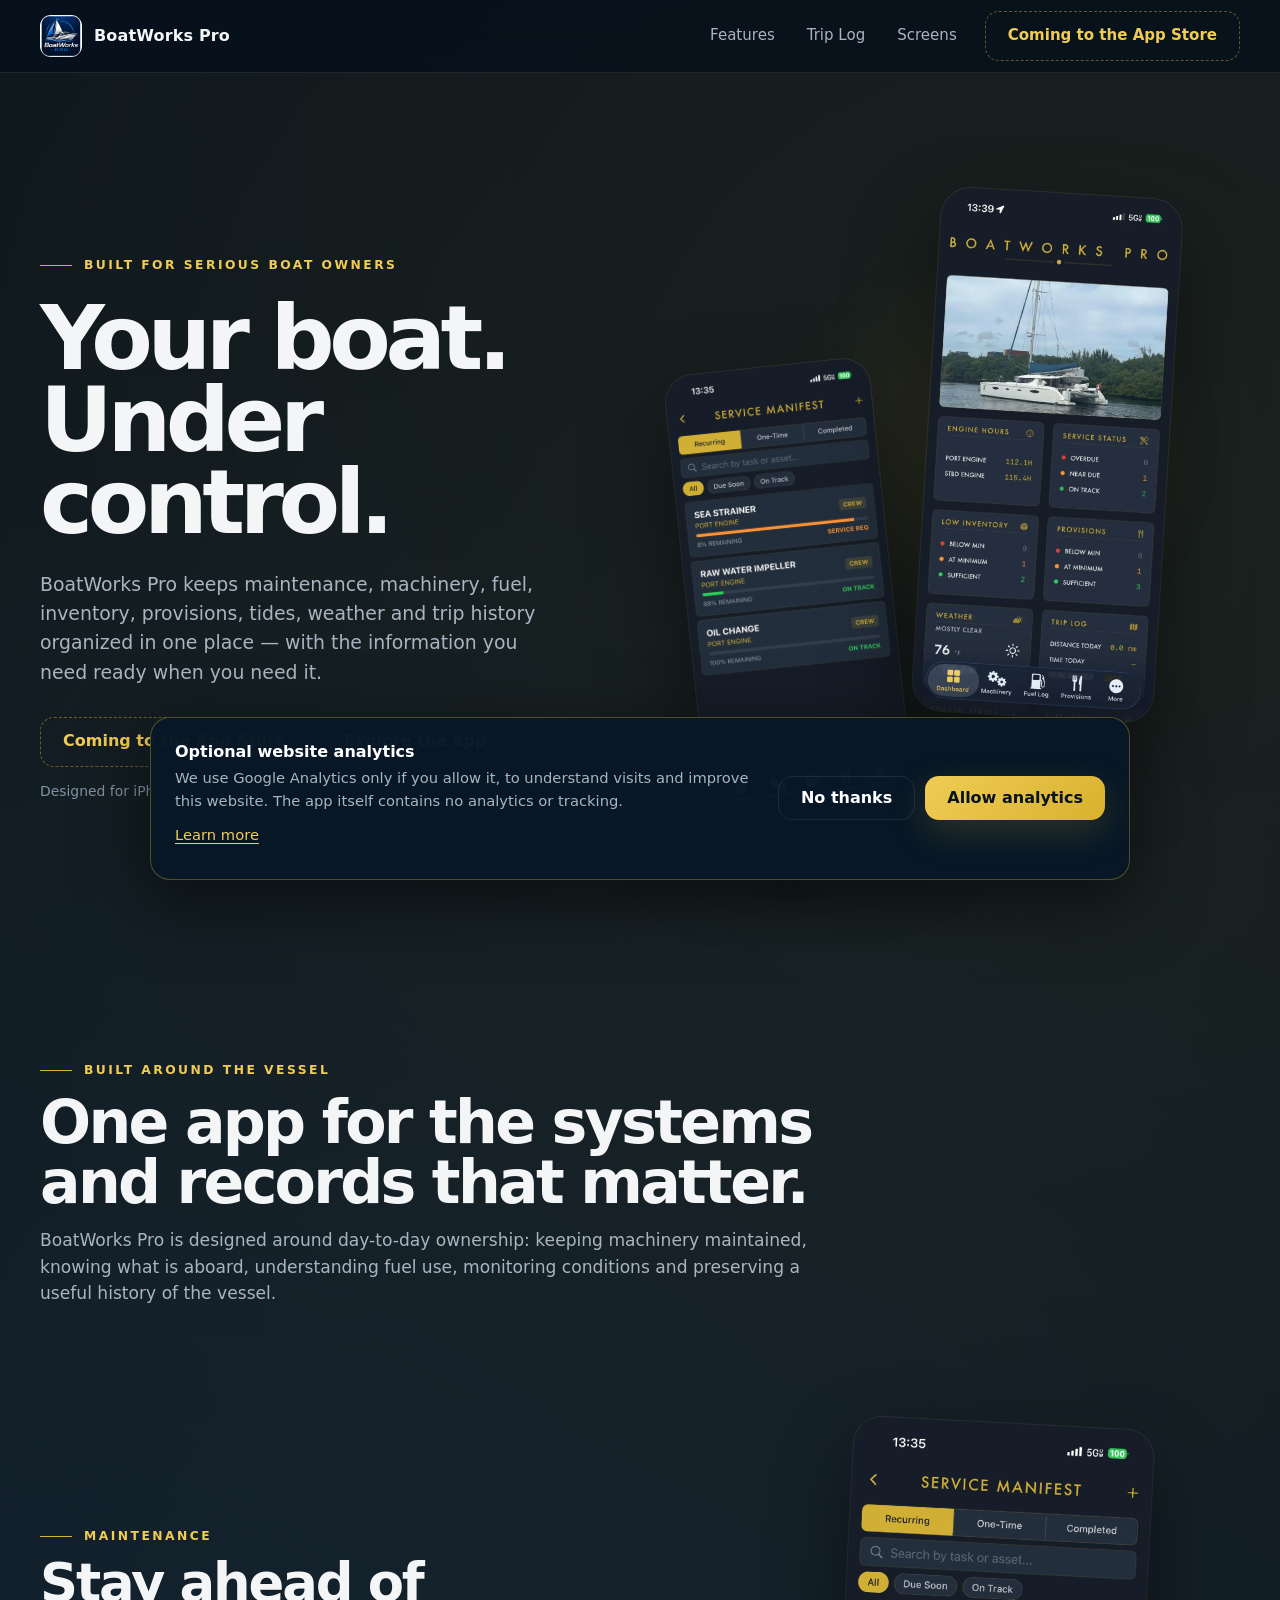
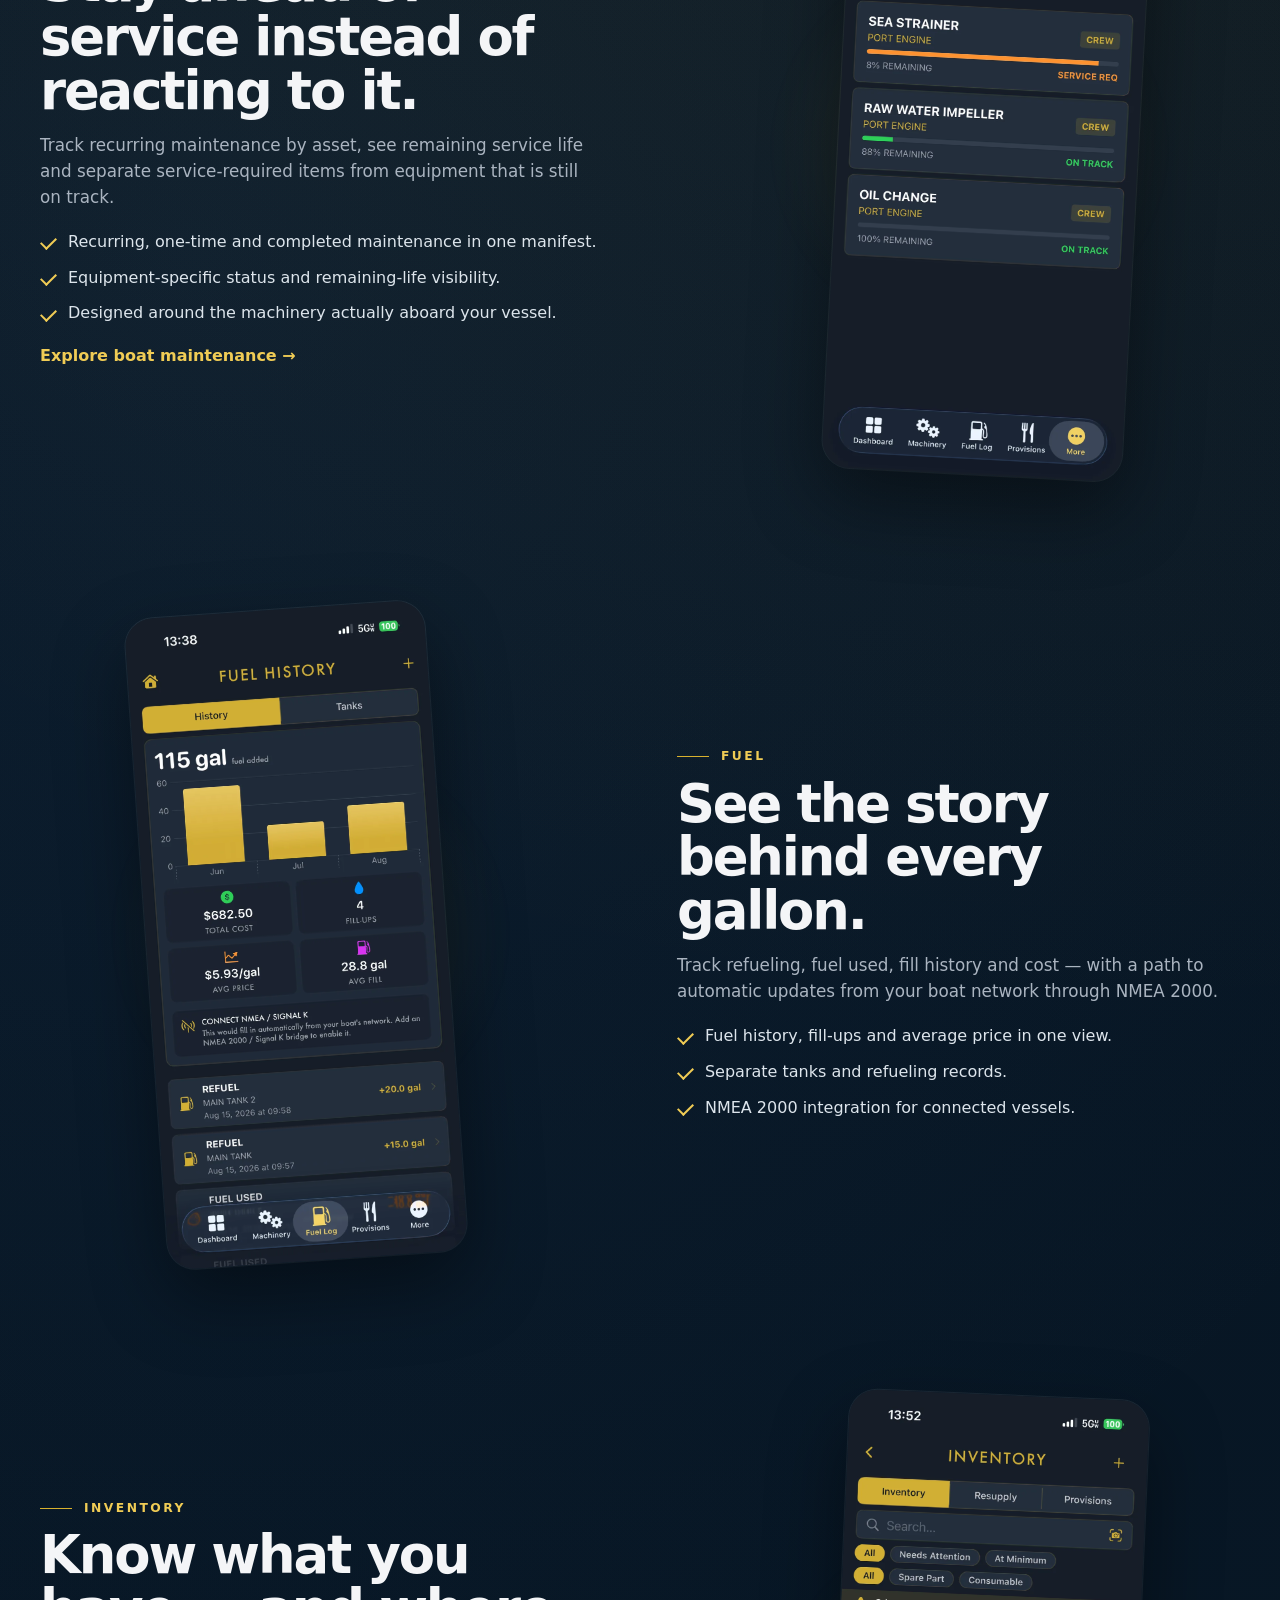
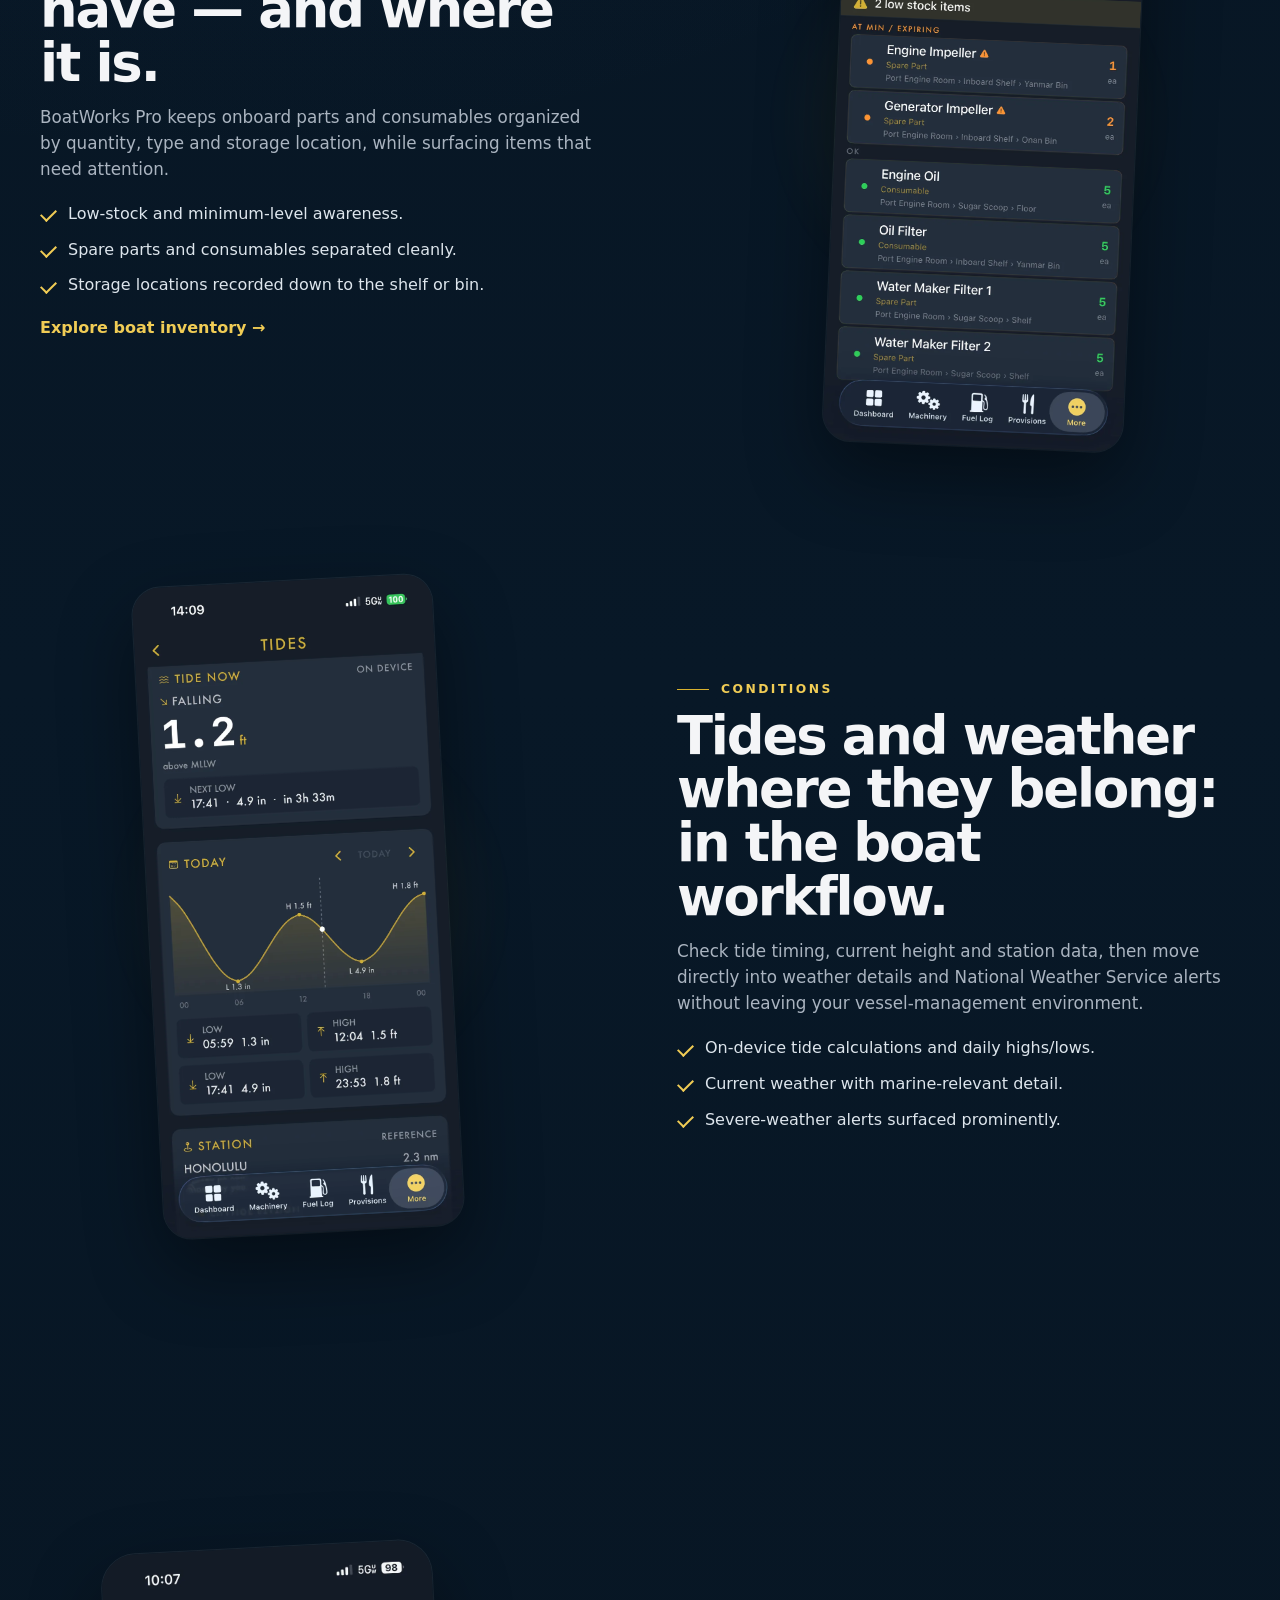
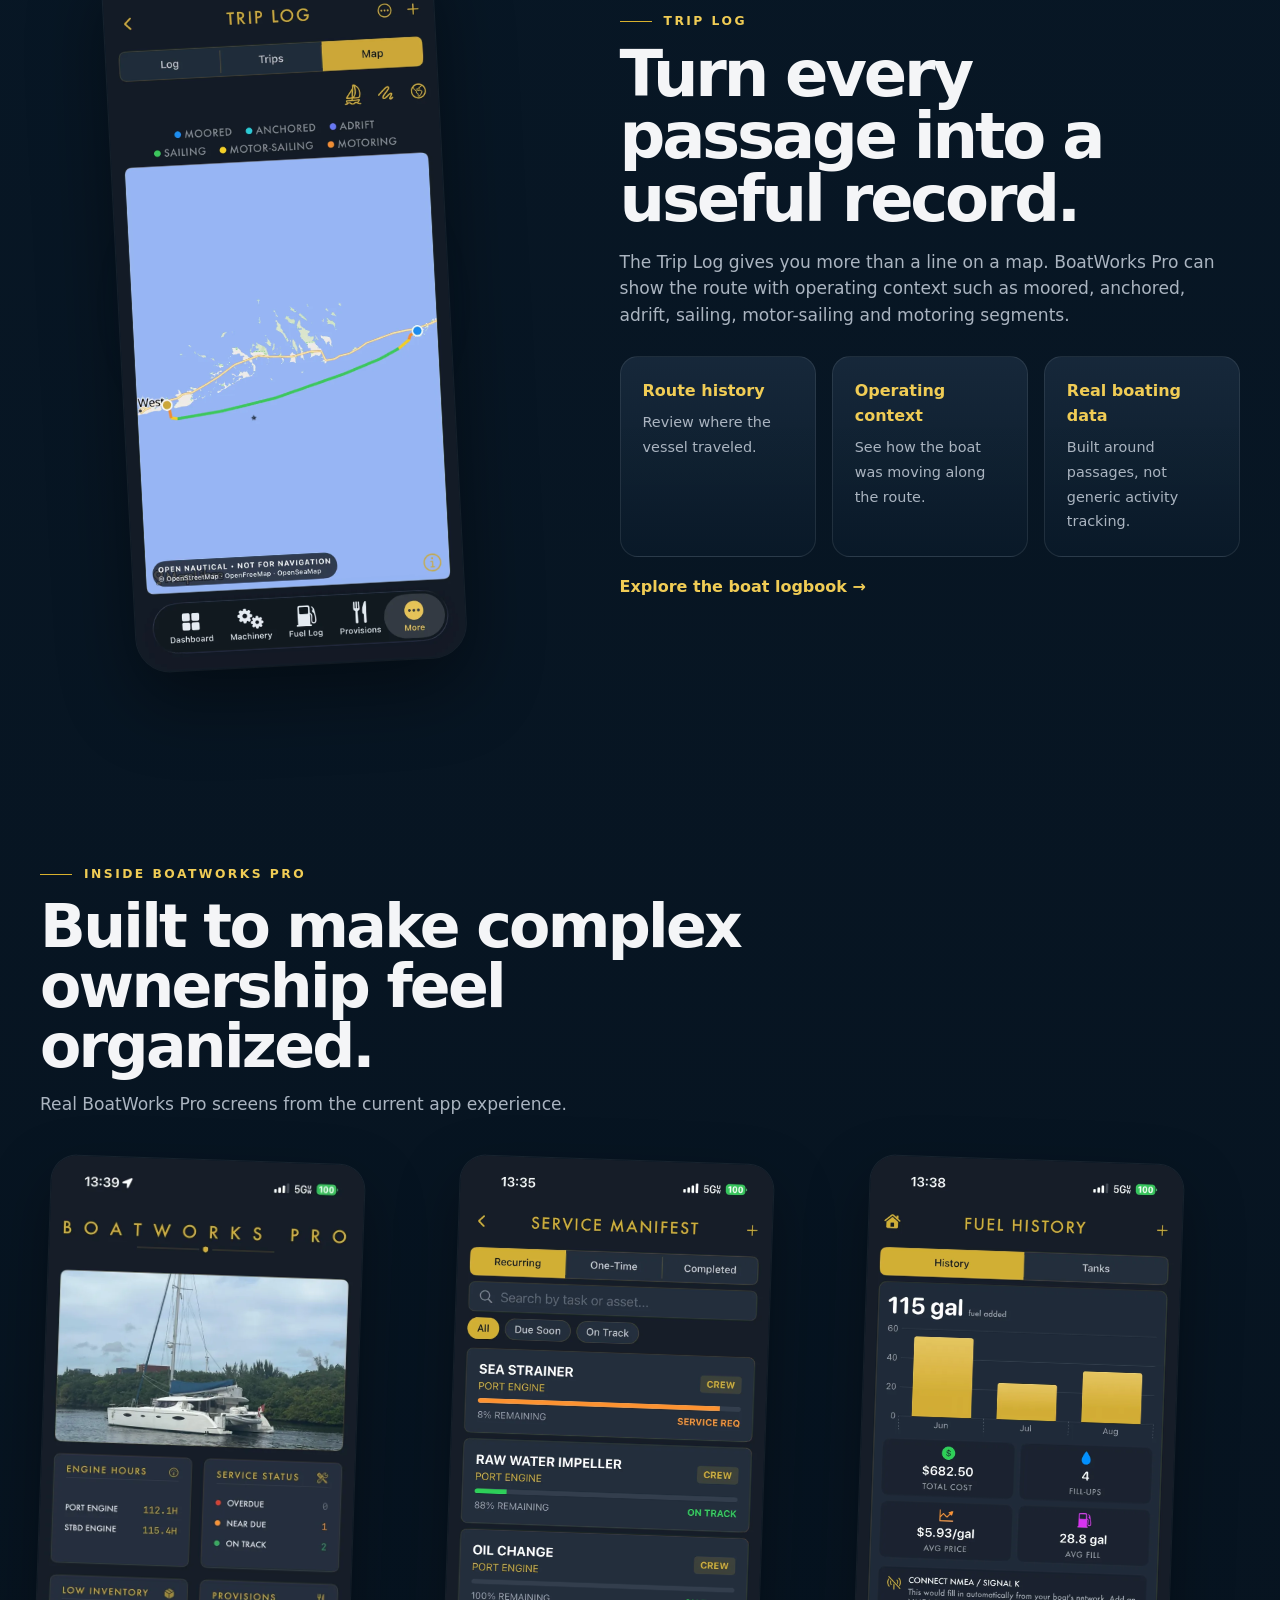
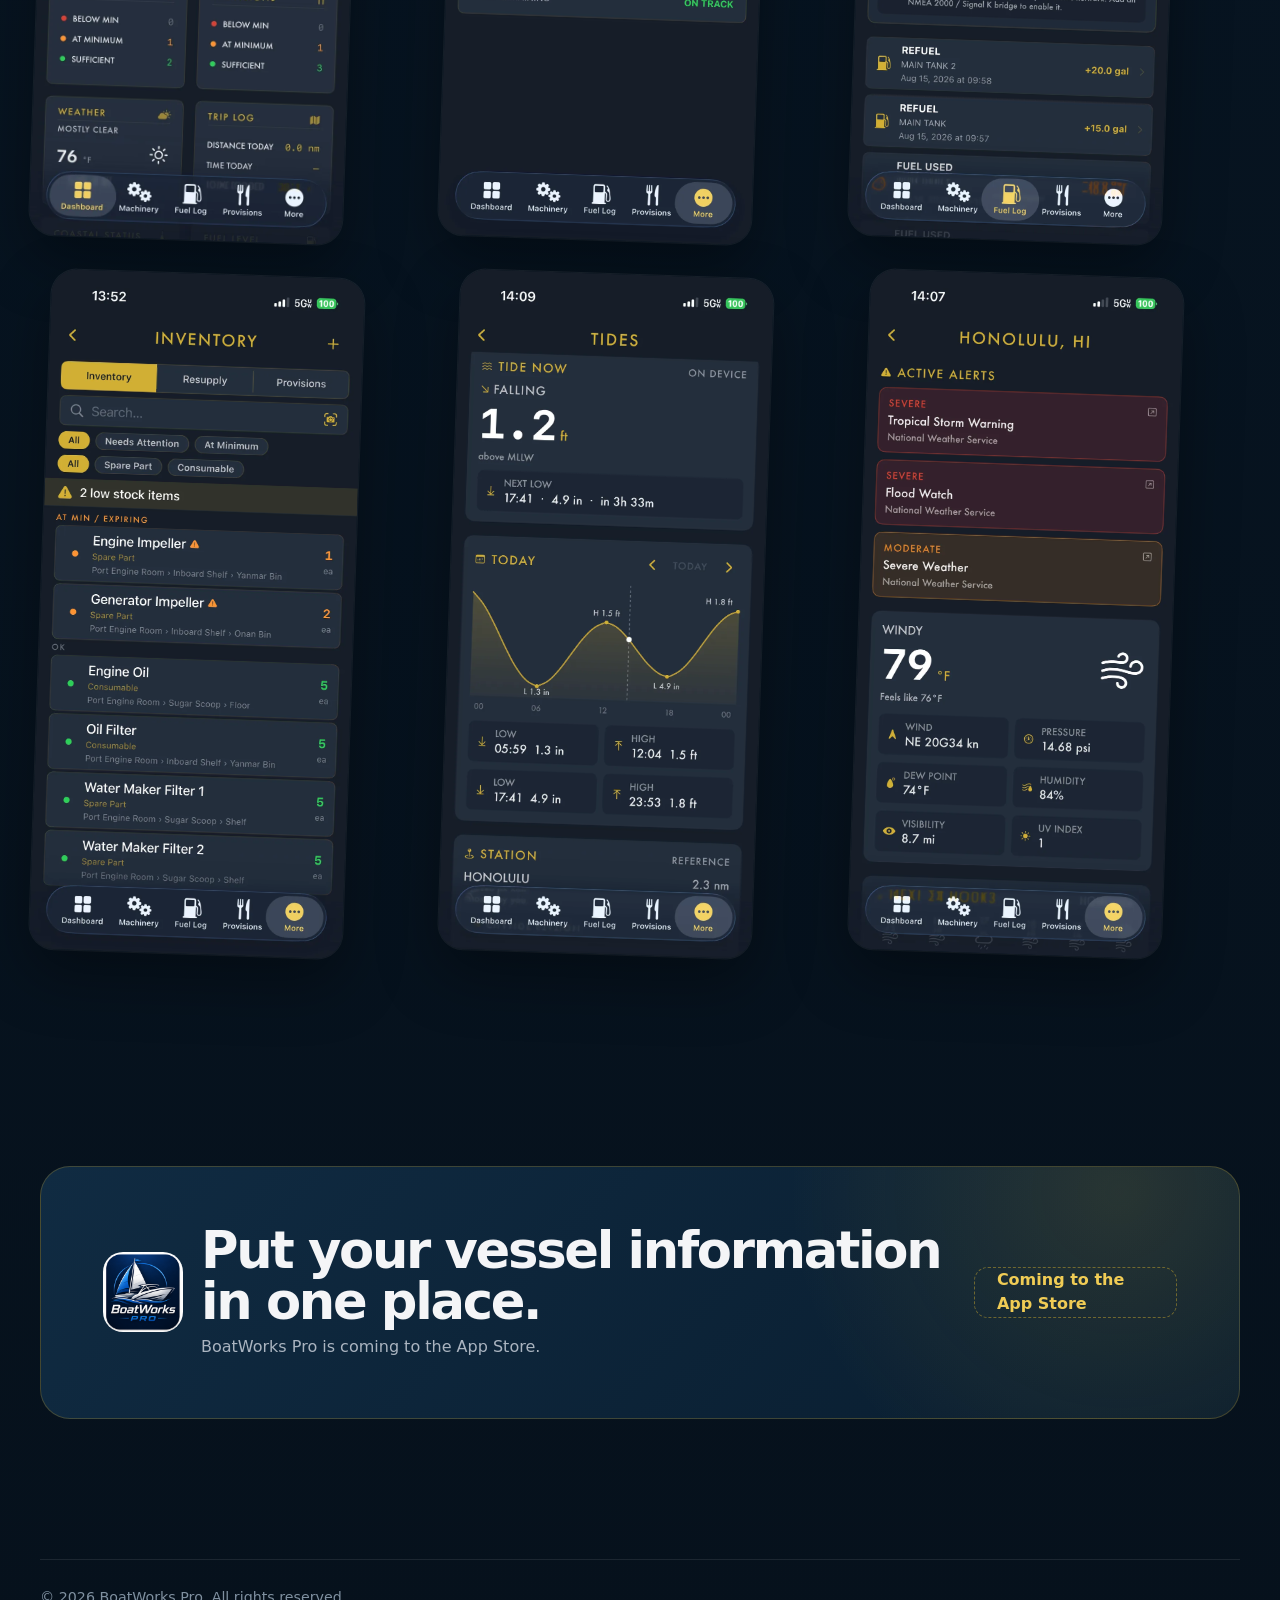
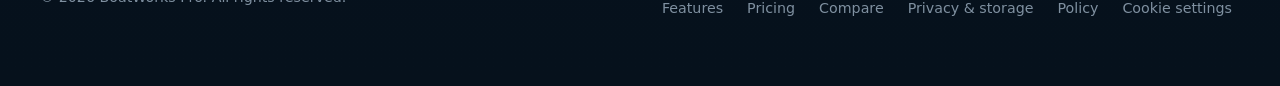
==== commit 39aba61e: "Remove Signal K references from website" ====
--- a/index.html
+++ b/index.html
@@ -78,7 +78,7 @@
     </div>
 
     <div class="feature-row reverse">
-      <div class="feature-copy"><div class="eyebrow">Fuel</div><h3>See the story behind every gallon.</h3><p>Track refueling, fuel used, fill history and cost — with a path to automatic updates from your boat network through NMEA 2000 / Signal K.</p><ul class="bullets"><li>Fuel history, fill-ups and average price in one view.</li><li>Separate tanks and refueling records.</li><li>NMEA / Signal K integration for connected vessels.</li></ul></div>
+      <div class="feature-copy"><div class="eyebrow">Fuel</div><h3>See the story behind every gallon.</h3><p>Track refueling, fuel used, fill history and cost — with a path to automatic updates from your boat network through NMEA 2000.</p><ul class="bullets"><li>Fuel history, fill-ups and average price in one view.</li><li>Separate tanks and refueling records.</li><li>NMEA 2000 integration for connected vessels.</li></ul></div>
       <div class="screen-card"><a href="features.html#fuel" aria-label="Learn about BoatWorks Pro fuel tracking"><picture>
       <source srcset="assets/fuel-480.webp 480w, assets/fuel-900.webp 900w" type="image/webp">
       <img src="assets/fuel-900.webp" alt="BoatWorks Pro Fuel History screen" width="900" height="1957" loading="lazy" decoding="async">
--- a/styles.css
+++ b/styles.css
@@ -12,7 +12,9 @@
     radial-gradient(circle at 86% 6%,rgba(216,177,46,.10),transparent 28%),
     radial-gradient(circle at 15% 23%,rgba(64,116,171,.10),transparent 24%),
     linear-gradient(180deg,#06111c 0%,#081827 48%,#06111c 100%);
-  font-family:Inter,ui-sans-serif,system-ui,-apple-system,BlinkMacSystemFont,"Segoe UI",sans-serif;
+  /* Matches SwiftUI's .system typography: SF Pro on Apple devices and the
+     native interface family on other platforms. */
+  font-family:system-ui,sans-serif;
   line-height:1.55;
 }
 img{display:block;max-width:100%}
@@ -166,7 +168,9 @@
 @media(max-width:600px){
   .wrap{width:min(calc(100% - 28px),var(--max))}
   .nav-in{gap:10px}
-  .navlinks .btn{padding:0 10px;font-size:.78rem;text-align:center}
+  .navlinks .btn{padding:0 10px;font-size:.74rem;text-align:center;white-space:nowrap}
+  .hero .eyebrow{font-size:.69rem;letter-spacing:.14em;white-space:nowrap}
+  .hero p{font-size:1.0625rem}
   h1{font-size:3.45rem}
   .phone-wrap{min-height:500px}
   .phone{width:58%;right:1%}
@@ -181,6 +185,9 @@
   .consent{left:12px;right:12px;bottom:12px;display:block;padding:20px}
   .consent-actions{margin-top:16px}
   .consent-actions .btn{flex:1;padding:0 12px}
+}
+@media(max-width:380px){
+  .nav .brand span{display:none}
 }
 
 @media(prefers-reduced-motion:reduce){
--- a/styles.css
+++ b/styles.css
@@ -12,7 +12,9 @@
     radial-gradient(circle at 86% 6%,rgba(216,177,46,.10),transparent 28%),
     radial-gradient(circle at 15% 23%,rgba(64,116,171,.10),transparent 24%),
     linear-gradient(180deg,#06111c 0%,#081827 48%,#06111c 100%);
-  font-family:Inter,ui-sans-serif,system-ui,-apple-system,BlinkMacSystemFont,"Segoe UI",sans-serif;
+  /* Matches SwiftUI's .system typography: SF Pro on Apple devices and the
+     native interface family on other platforms. */
+  font-family:system-ui,sans-serif;
   line-height:1.55;
 }
 img{display:block;max-width:100%}
@@ -166,7 +168,9 @@
 @media(max-width:600px){
   .wrap{width:min(calc(100% - 28px),var(--max))}
   .nav-in{gap:10px}
-  .navlinks .btn{padding:0 10px;font-size:.78rem;text-align:center}
+  .navlinks .btn{padding:0 10px;font-size:.74rem;text-align:center;white-space:nowrap}
+  .hero .eyebrow{font-size:.69rem;letter-spacing:.14em;white-space:nowrap}
+  .hero p{font-size:1.0625rem}
   h1{font-size:3.45rem}
   .phone-wrap{min-height:500px}
   .phone{width:58%;right:1%}
@@ -181,6 +185,9 @@
   .consent{left:12px;right:12px;bottom:12px;display:block;padding:20px}
   .consent-actions{margin-top:16px}
   .consent-actions .btn{flex:1;padding:0 12px}
+}
+@media(max-width:380px){
+  .nav .brand span{display:none}
 }
 
 @media(prefers-reduced-motion:reduce){
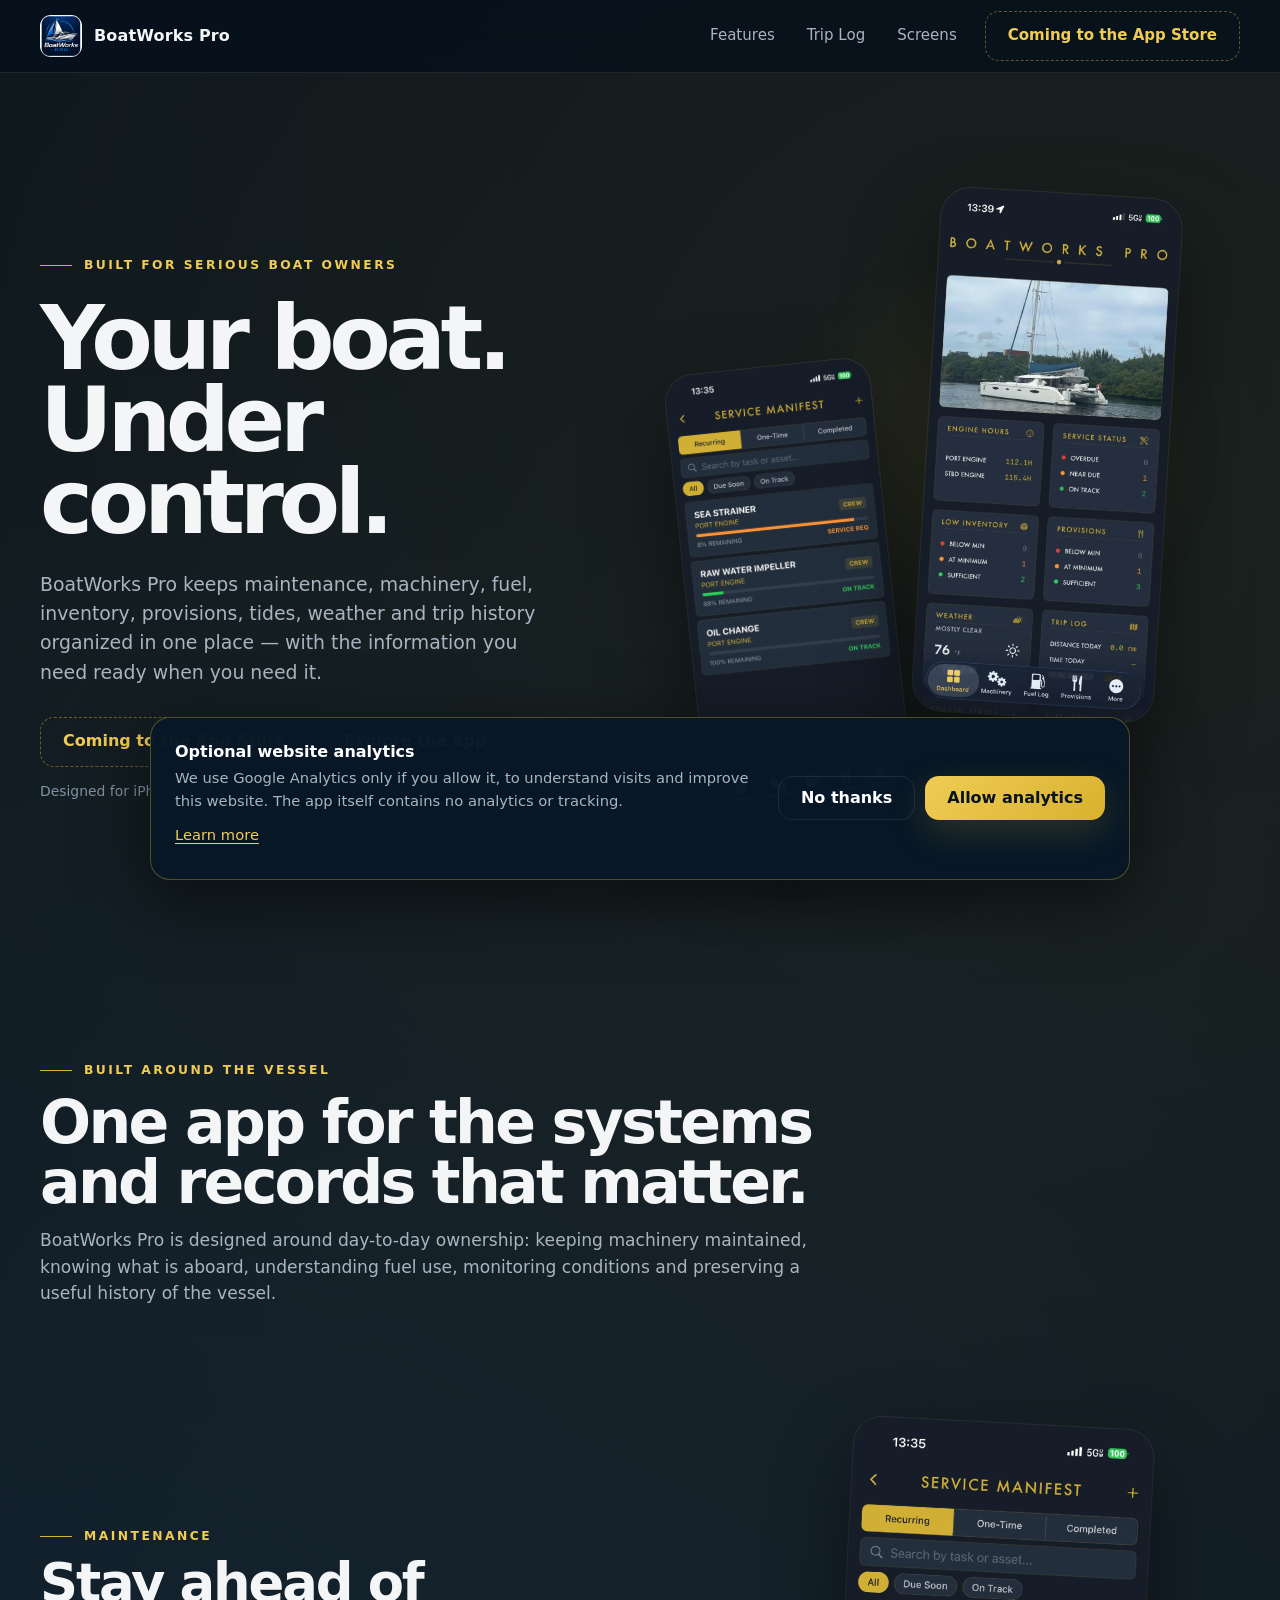
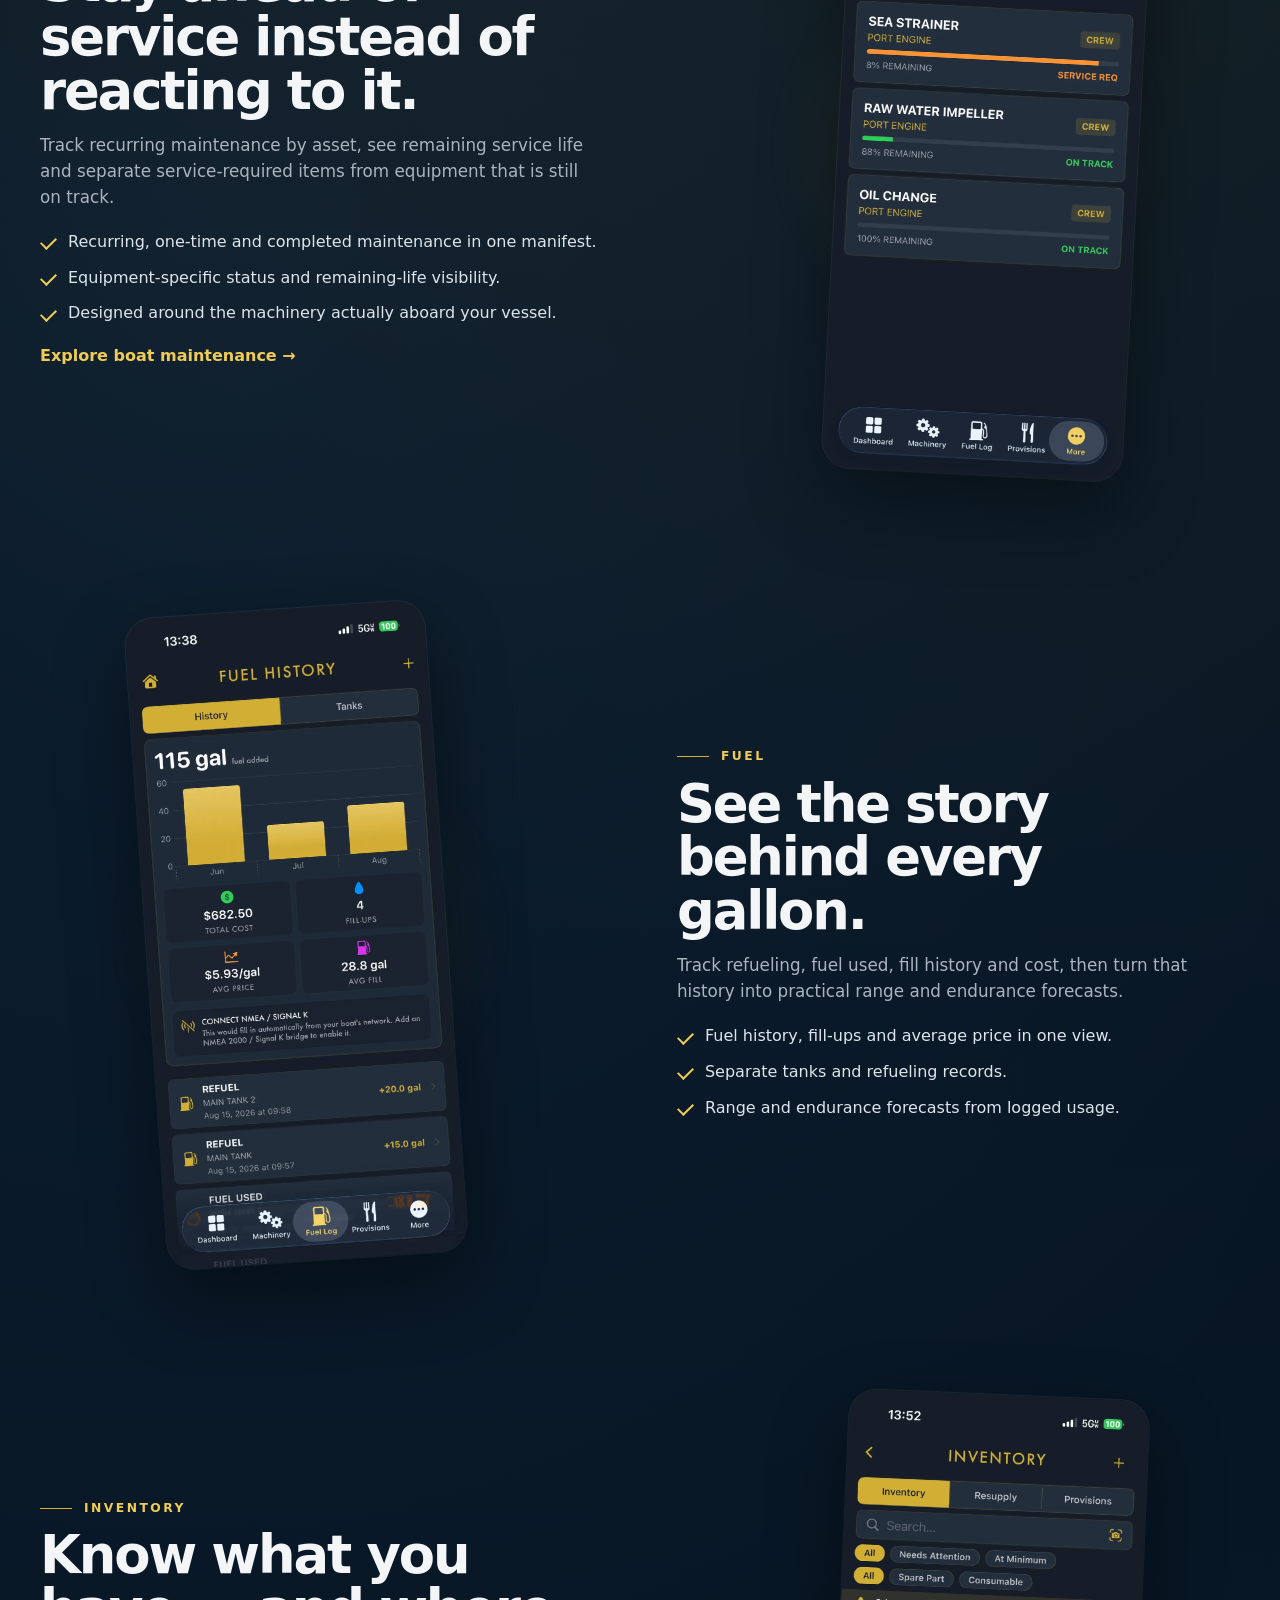
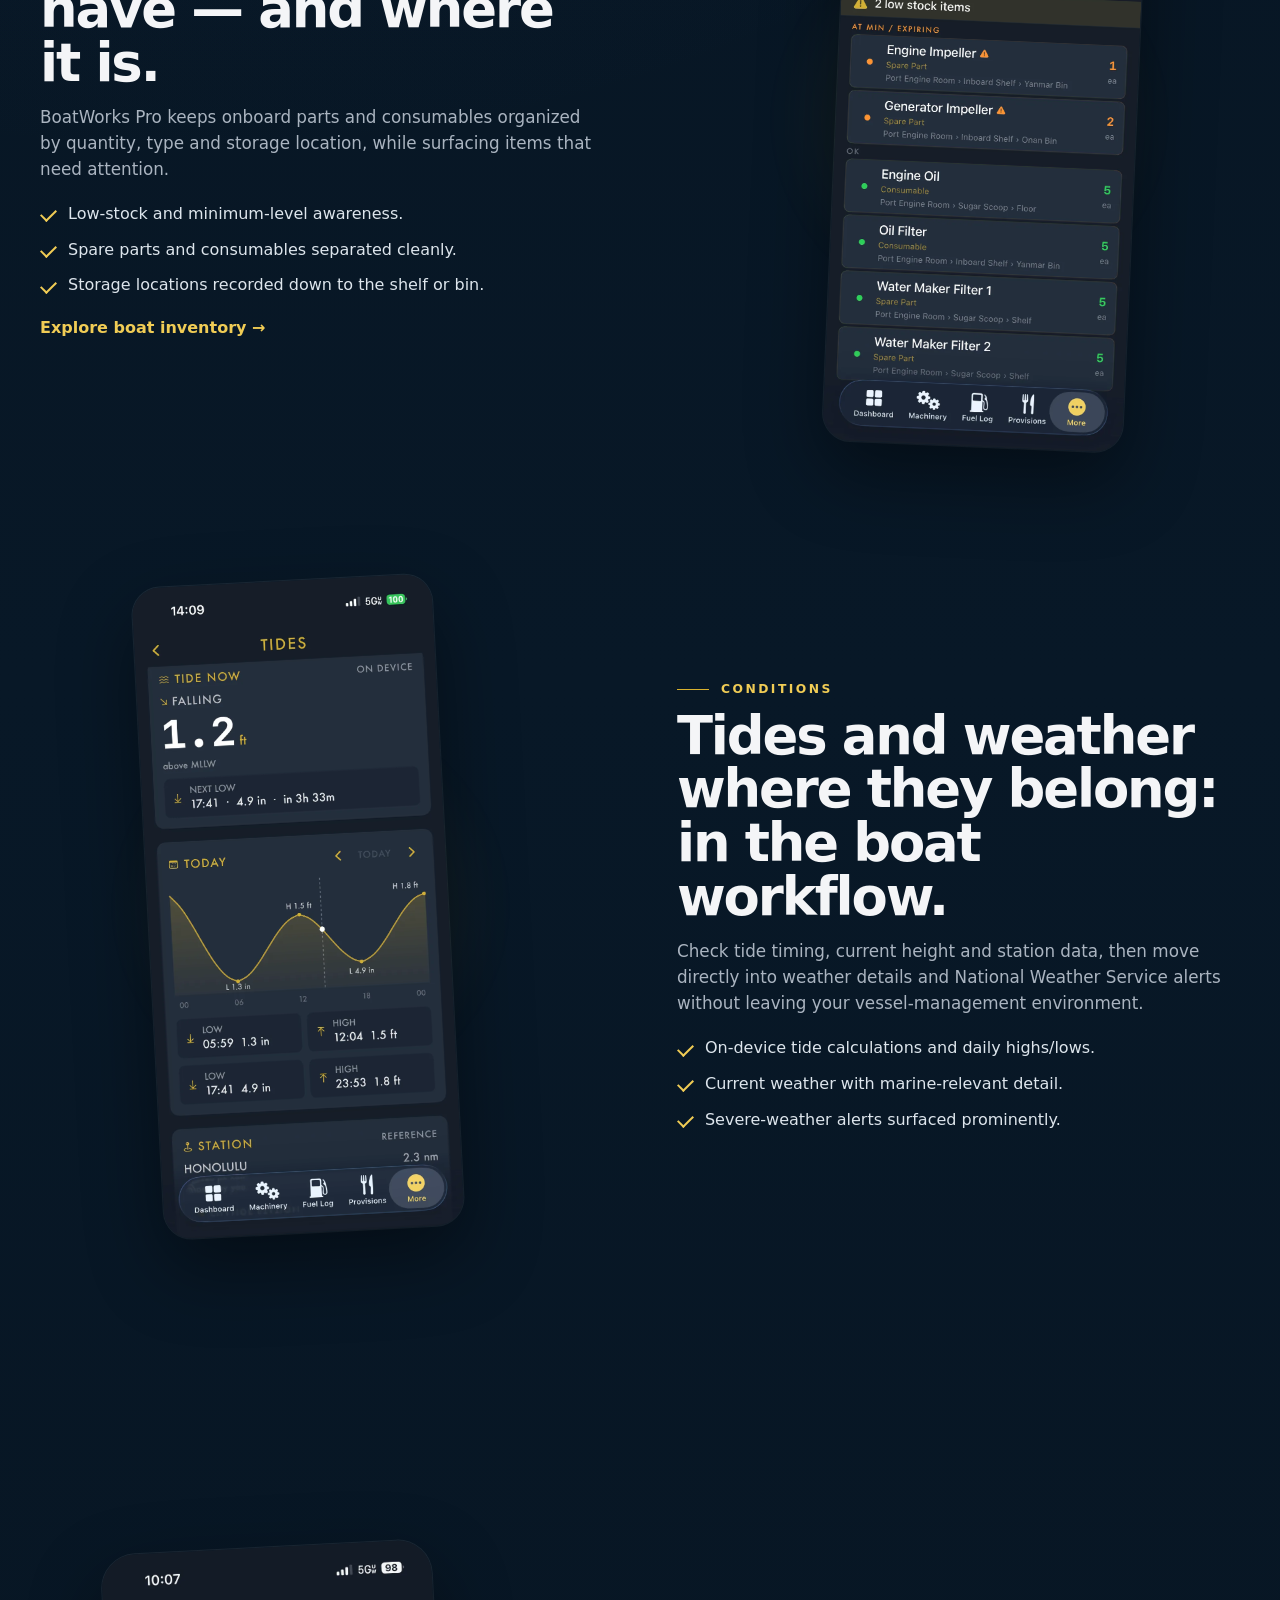
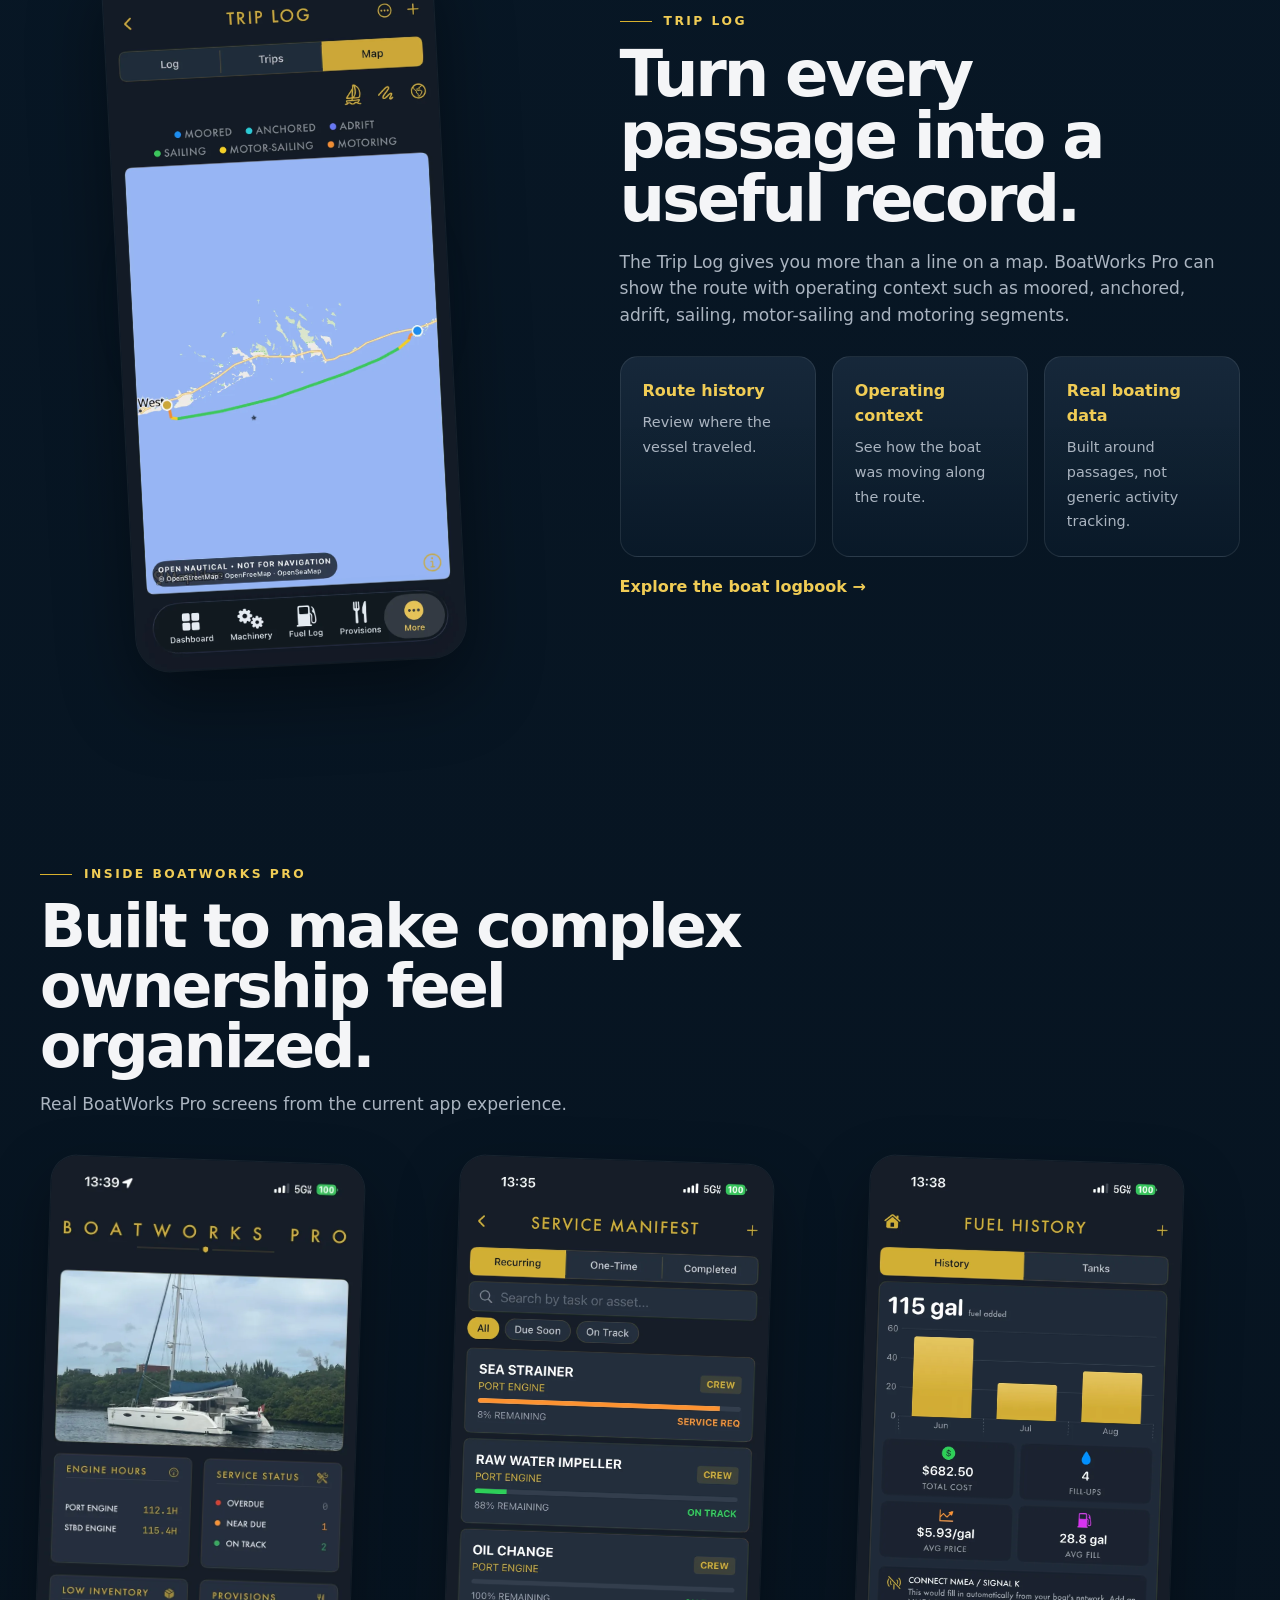
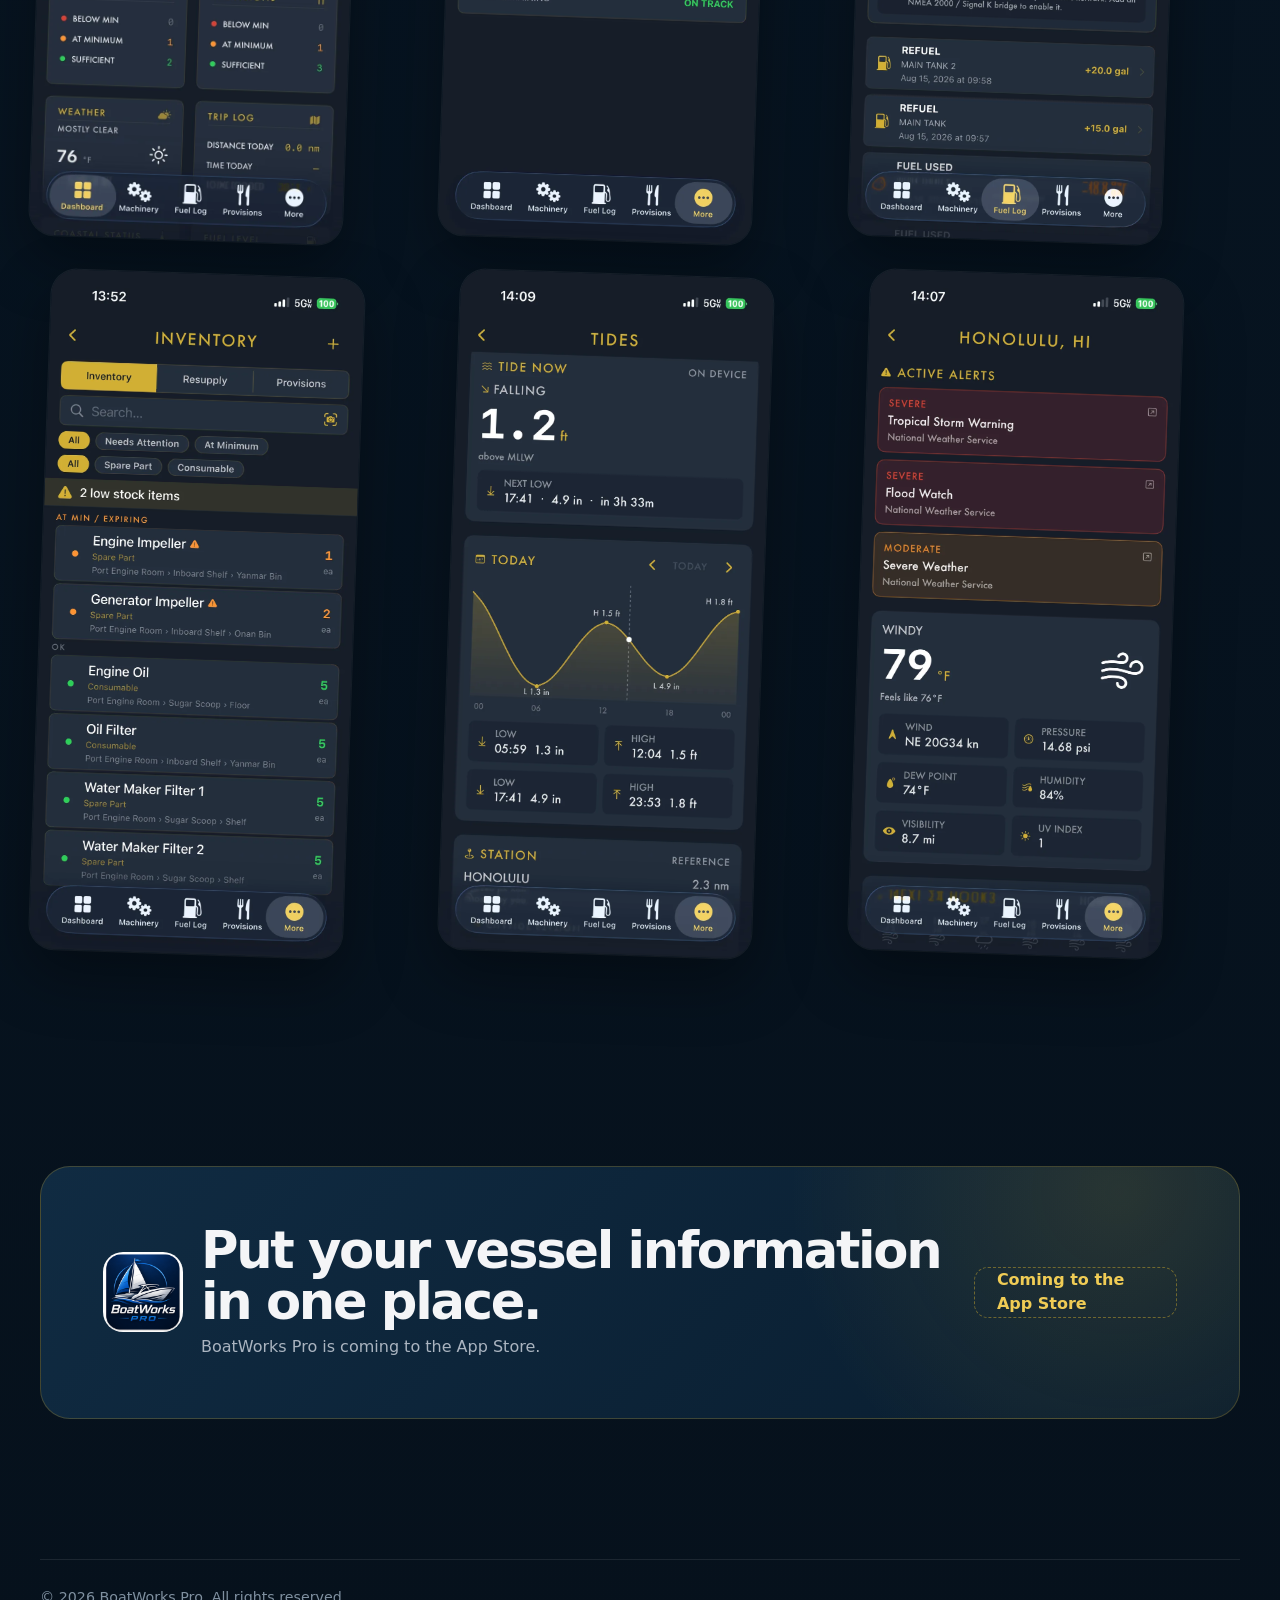
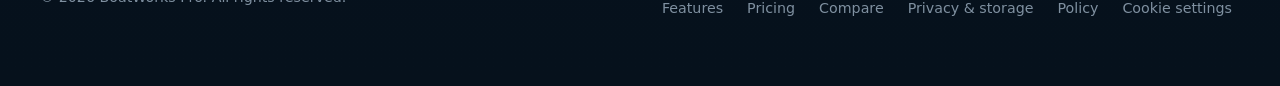
==== commit 908b9155: "Align website with shipping NMEA support" ====
--- a/index.html
+++ b/index.html
@@ -78,7 +78,7 @@
     </div>
 
     <div class="feature-row reverse">
-      <div class="feature-copy"><div class="eyebrow">Fuel</div><h3>See the story behind every gallon.</h3><p>Track refueling, fuel used, fill history and cost — with a path to automatic updates from your boat network through NMEA 2000.</p><ul class="bullets"><li>Fuel history, fill-ups and average price in one view.</li><li>Separate tanks and refueling records.</li><li>NMEA 2000 integration for connected vessels.</li></ul></div>
+      <div class="feature-copy"><div class="eyebrow">Fuel</div><h3>See the story behind every gallon.</h3><p>Track refueling, fuel used, fill history and cost, then turn that history into practical range and endurance forecasts.</p><ul class="bullets"><li>Fuel history, fill-ups and average price in one view.</li><li>Separate tanks and refueling records.</li><li>Range and endurance forecasts from logged usage.</li></ul></div>
       <div class="screen-card"><a href="features.html#fuel" aria-label="Learn about BoatWorks Pro fuel tracking"><picture>
       <source srcset="assets/fuel-480.webp 480w, assets/fuel-900.webp 900w" type="image/webp">
       <img src="assets/fuel-900.webp" alt="BoatWorks Pro Fuel History screen" width="900" height="1957" loading="lazy" decoding="async">
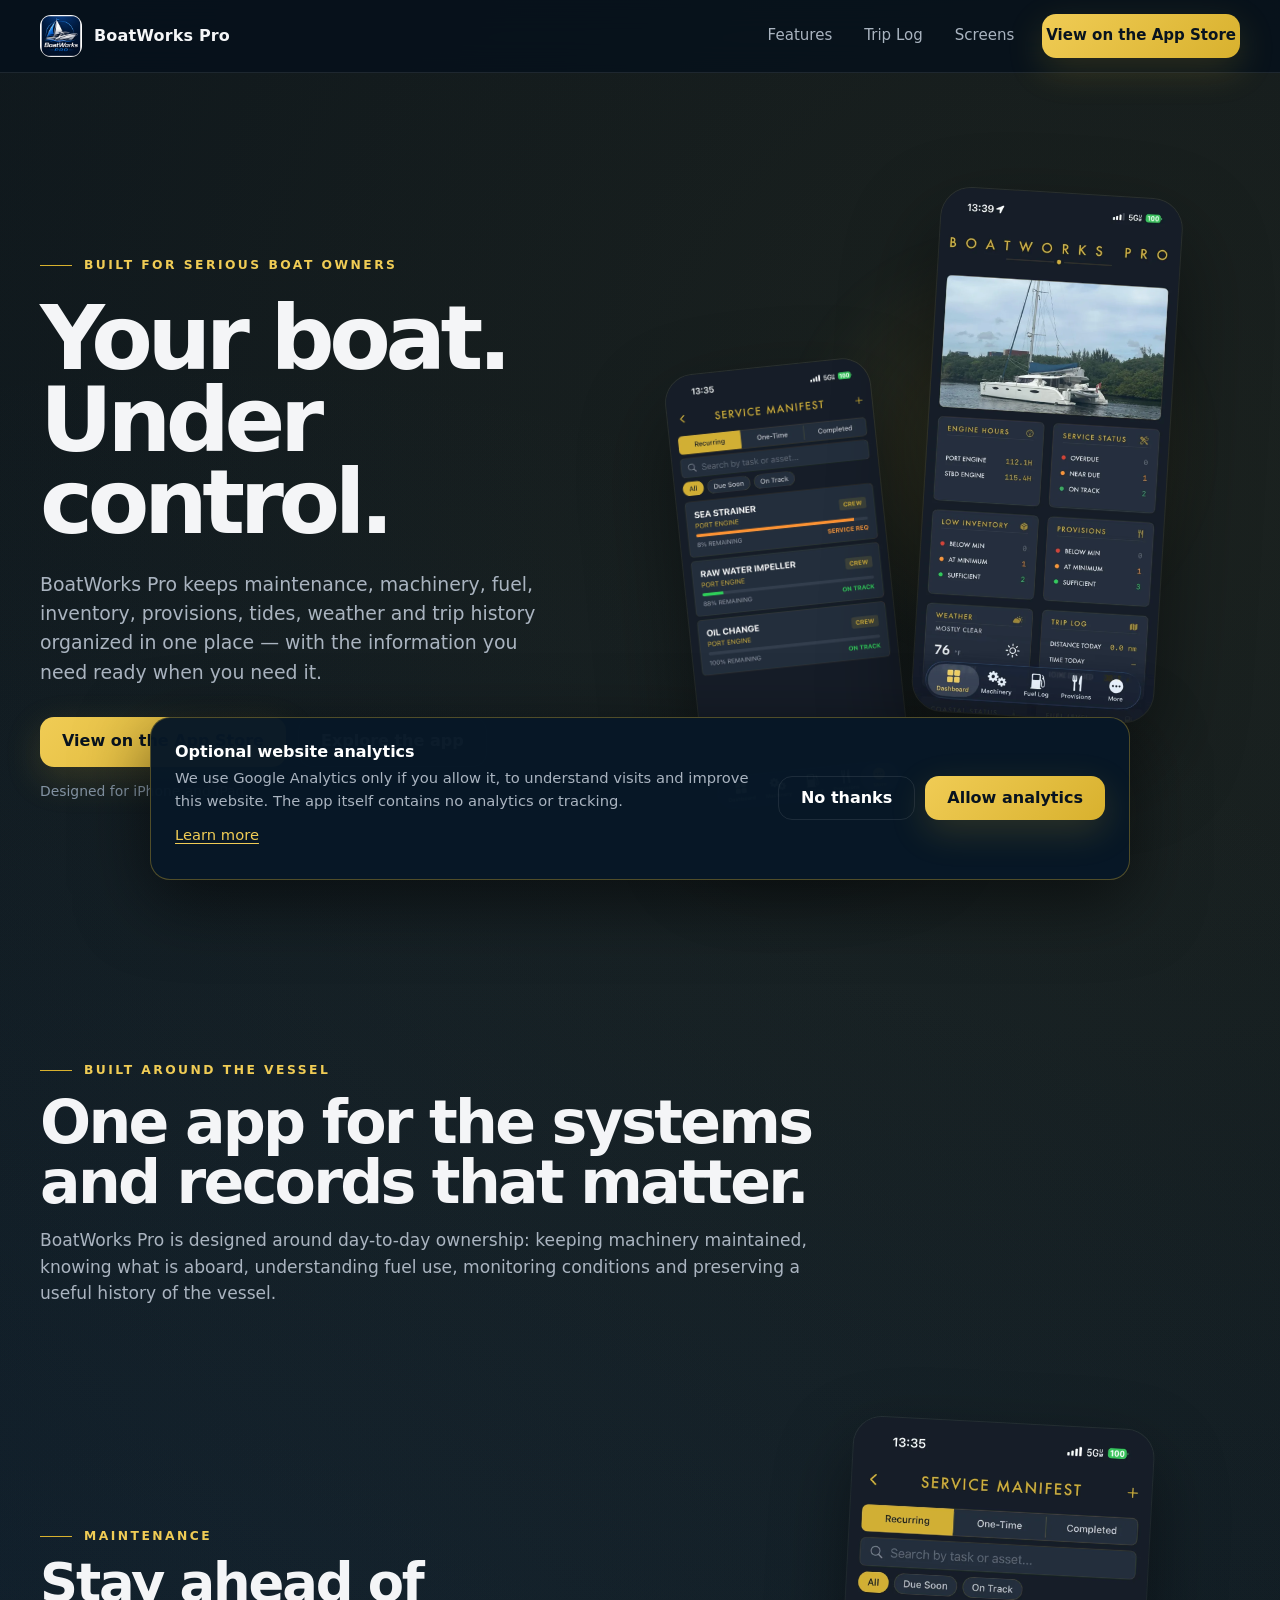
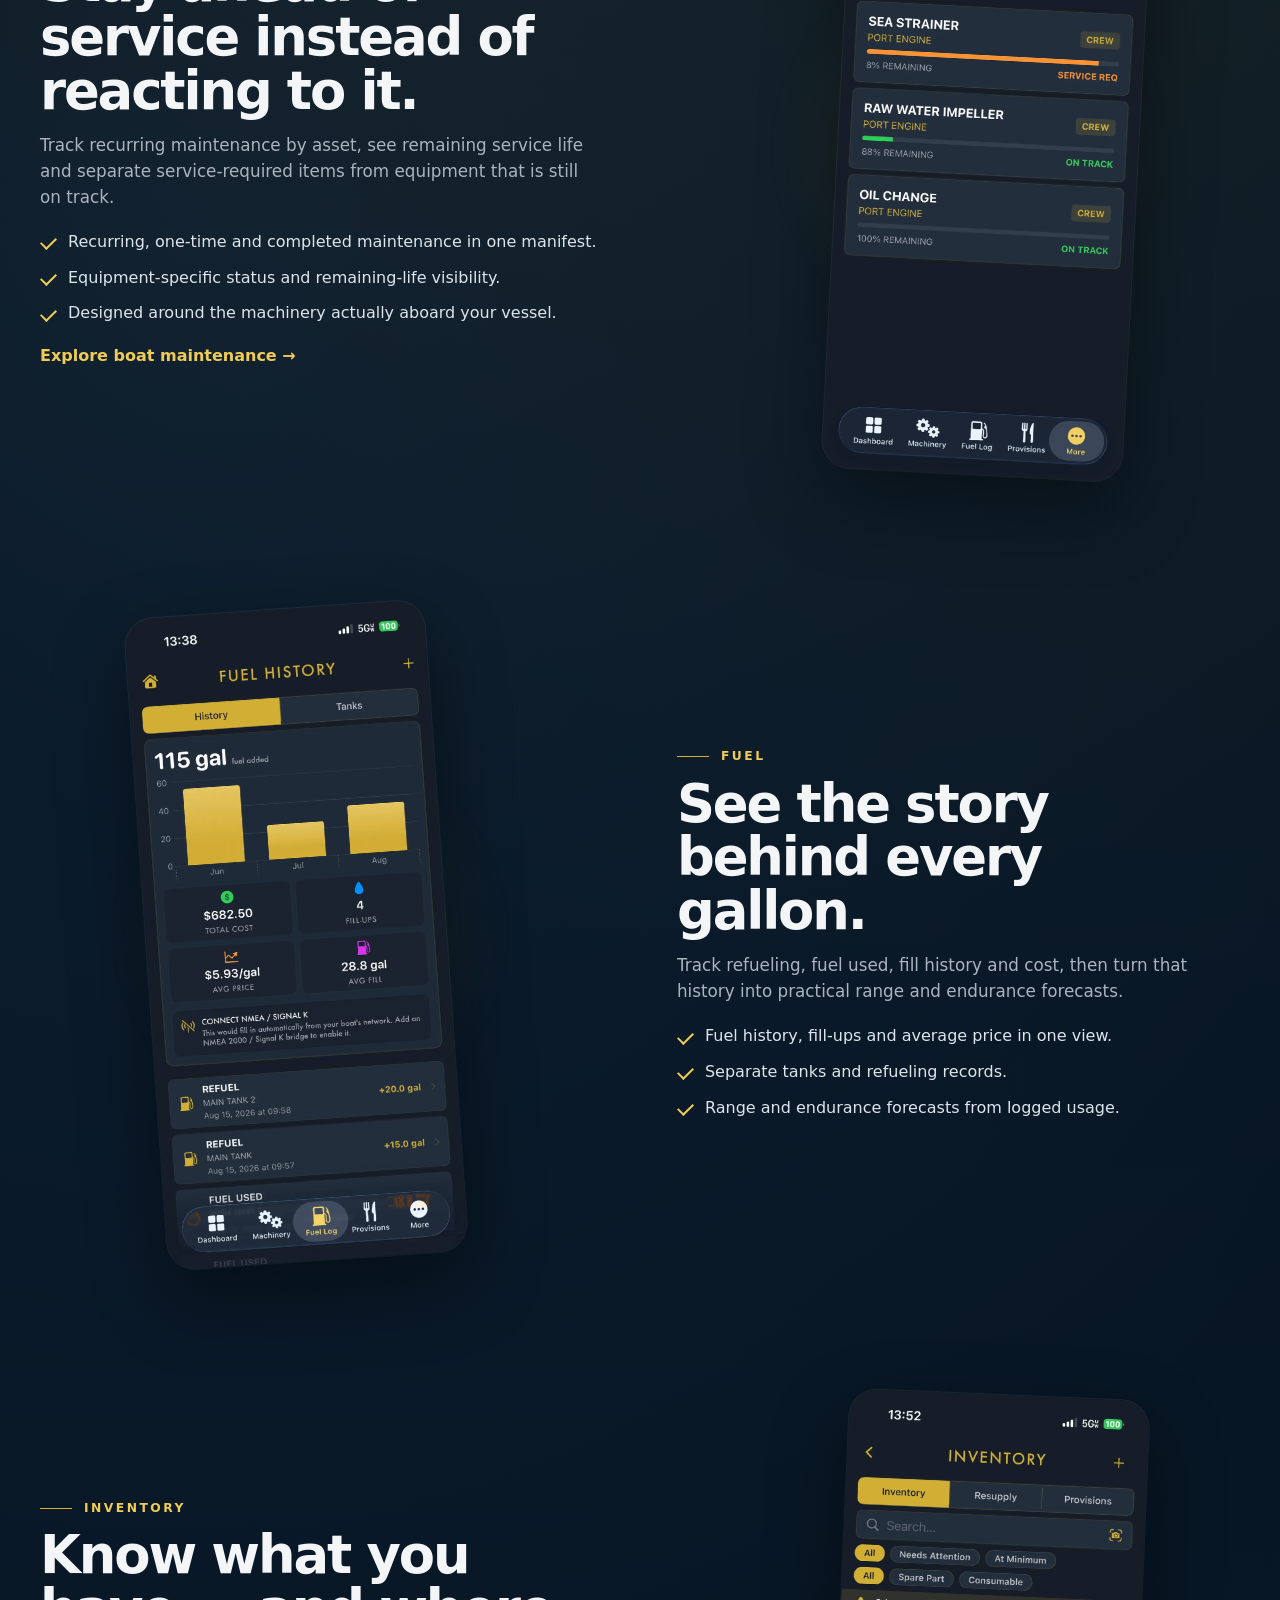
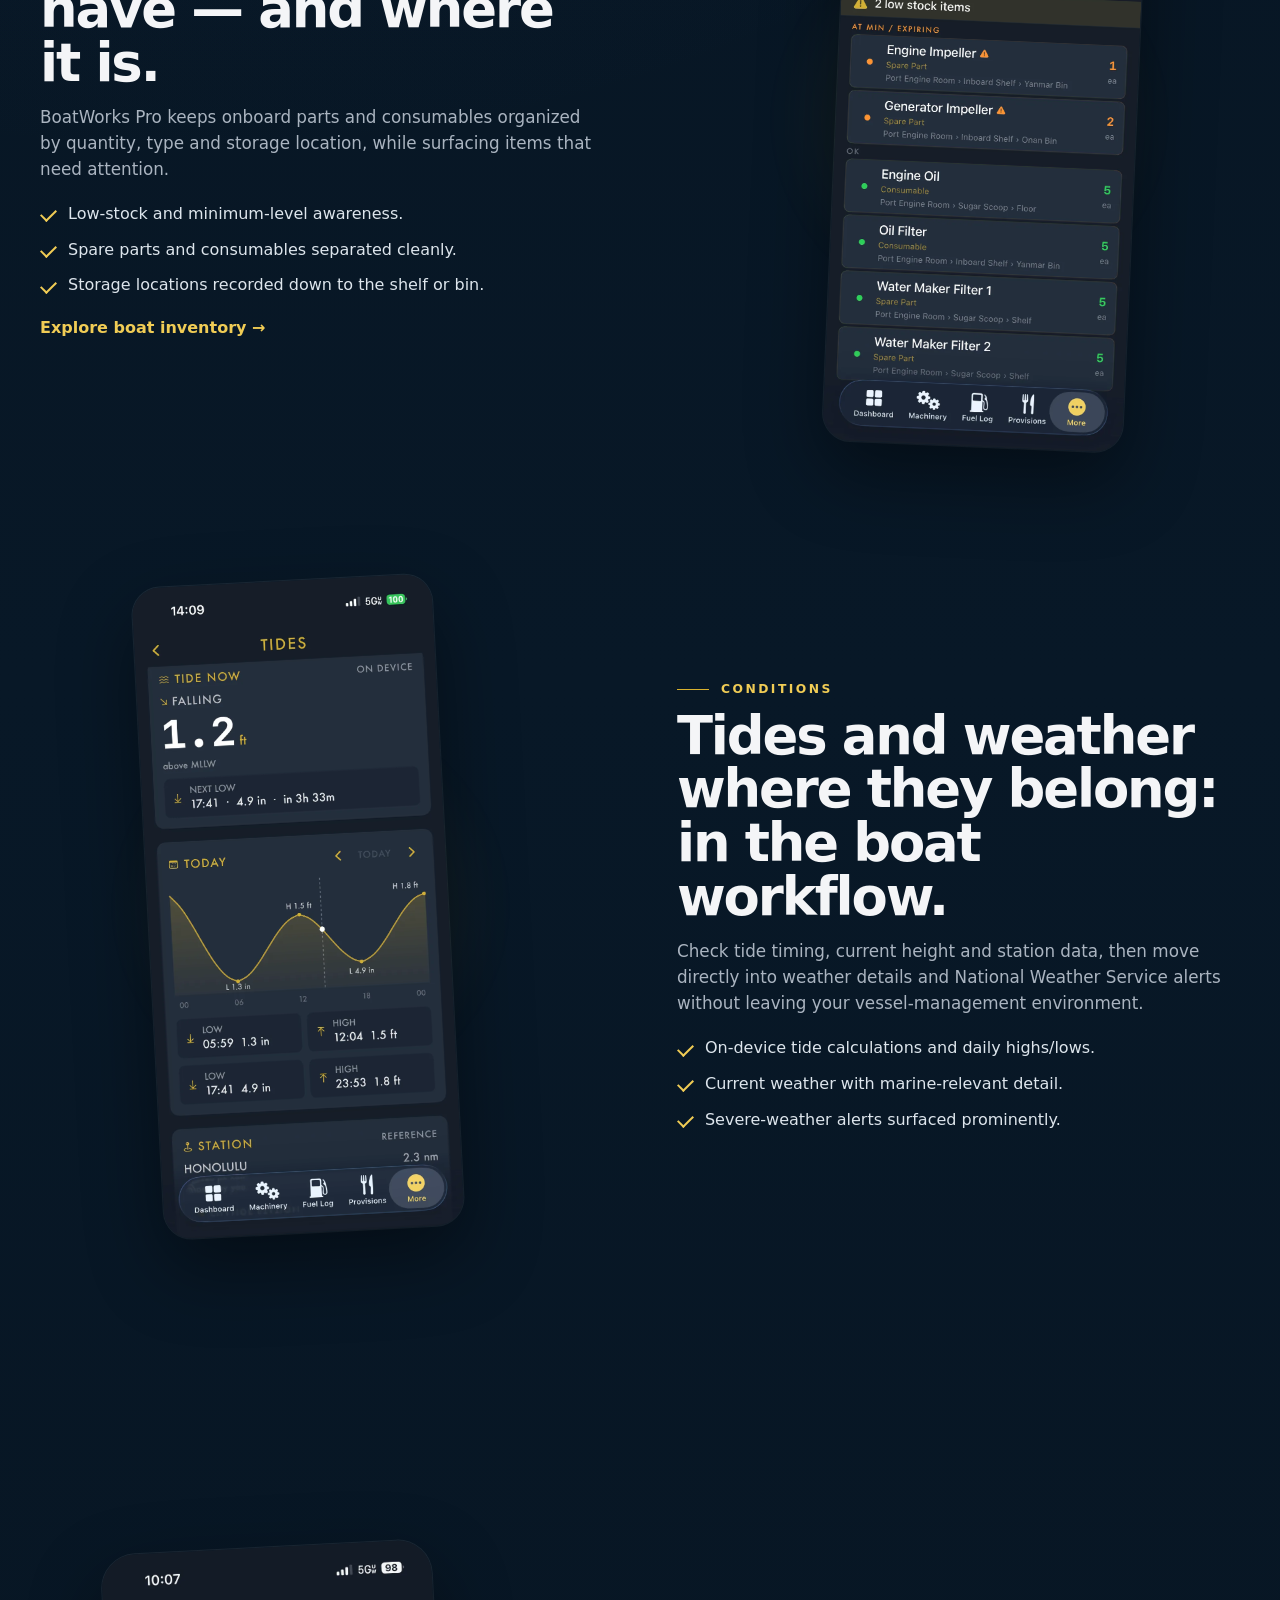
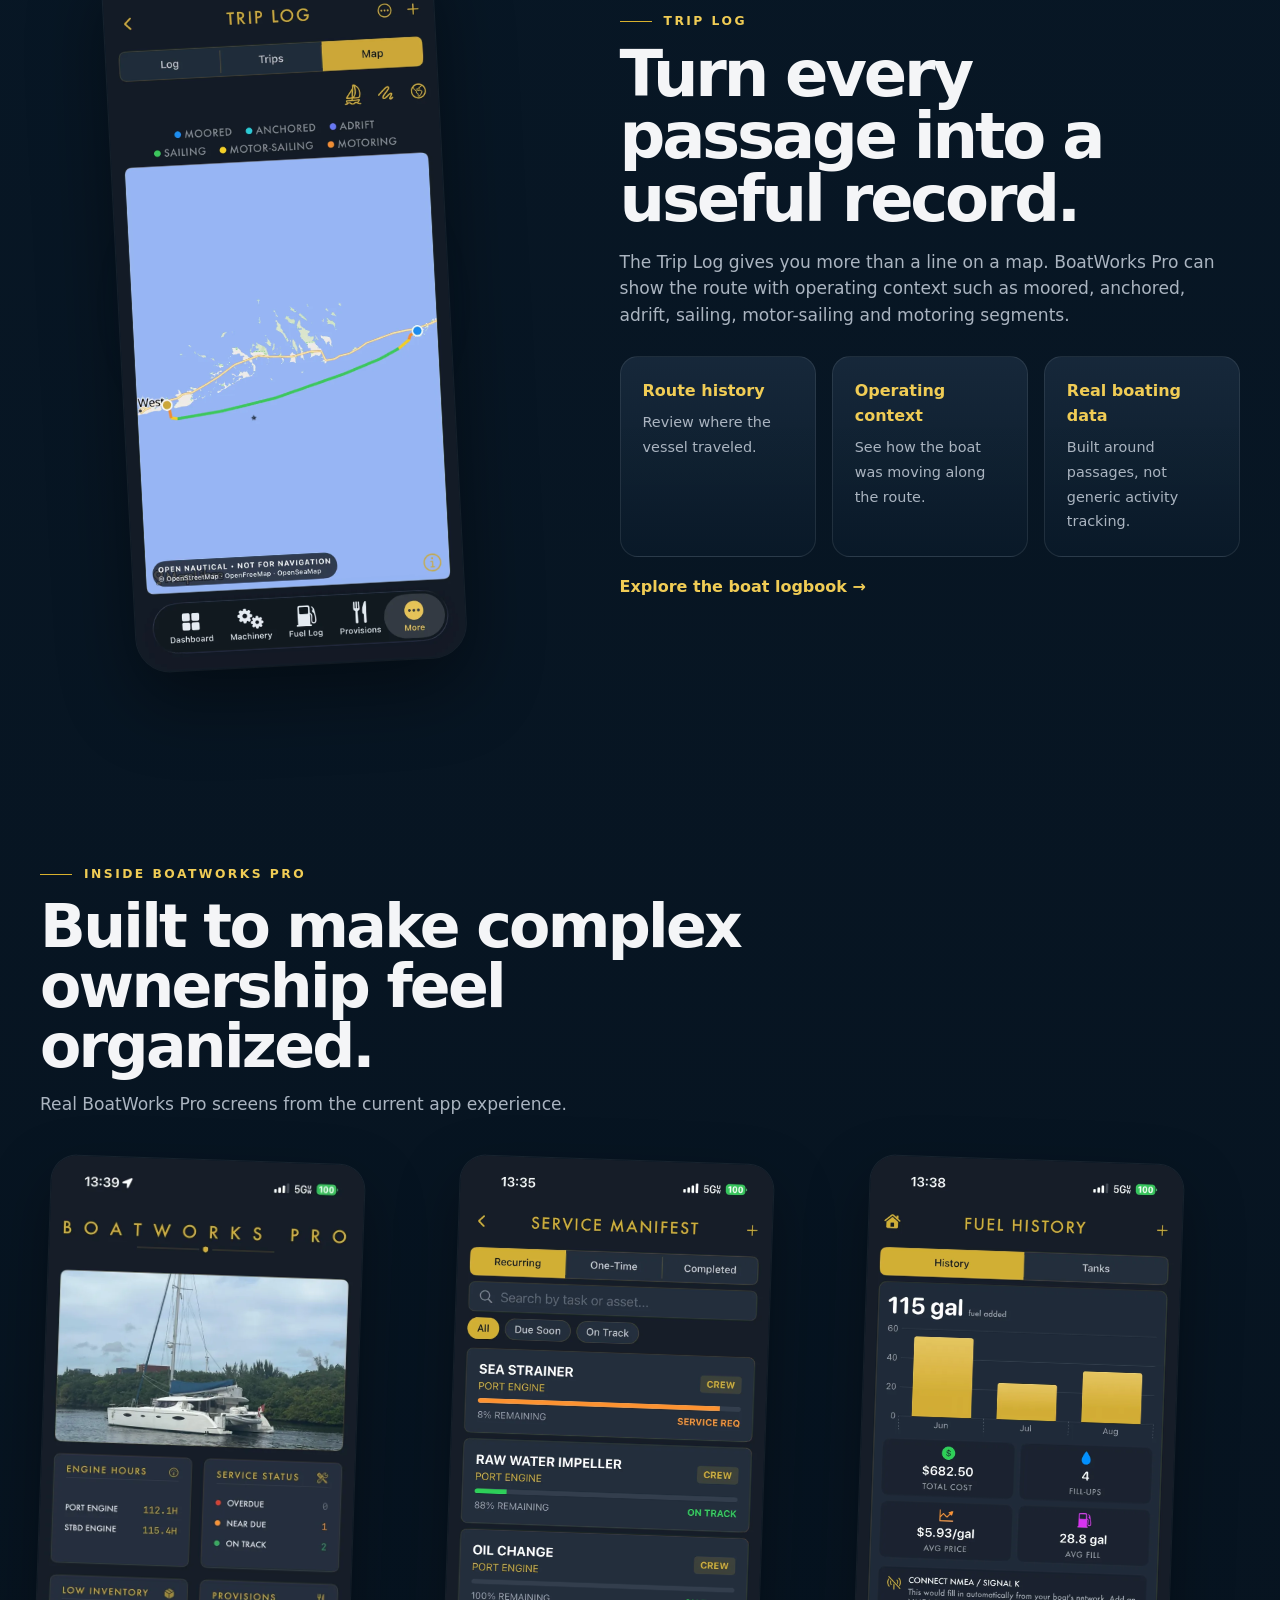
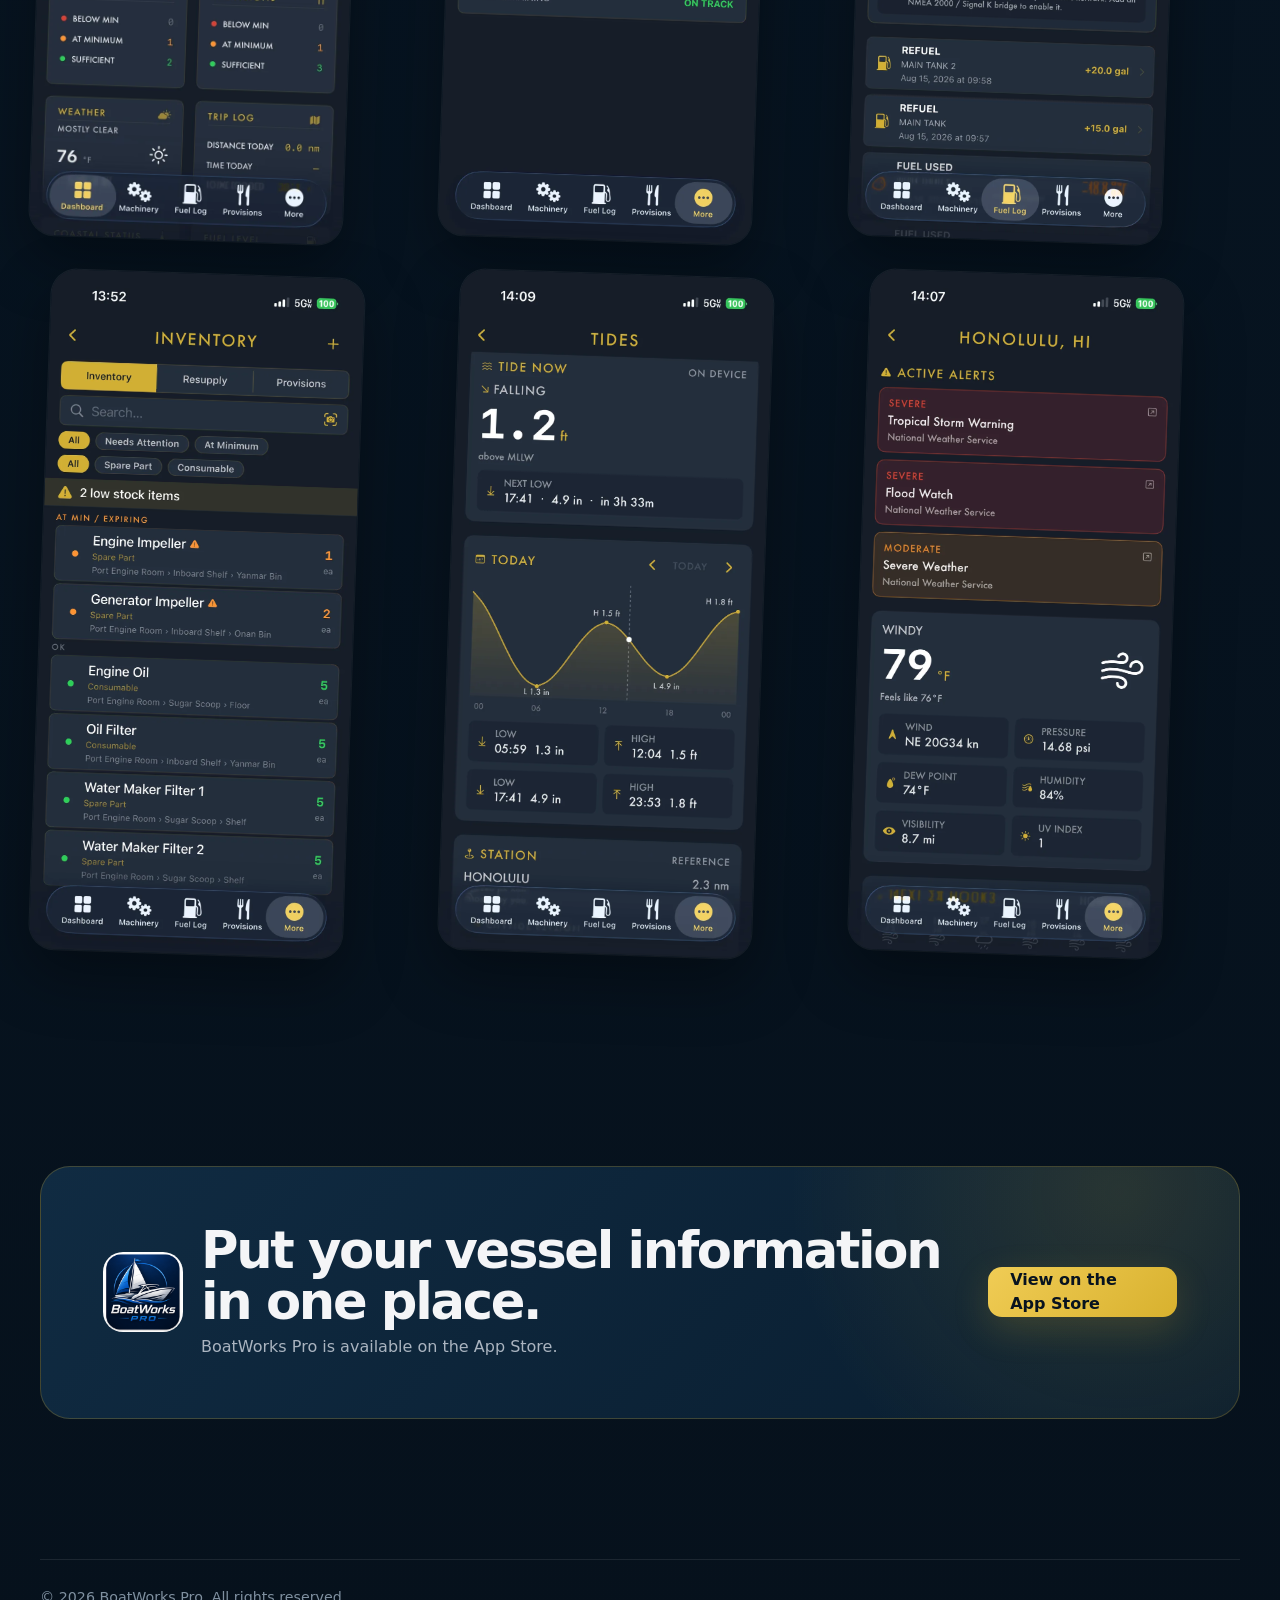
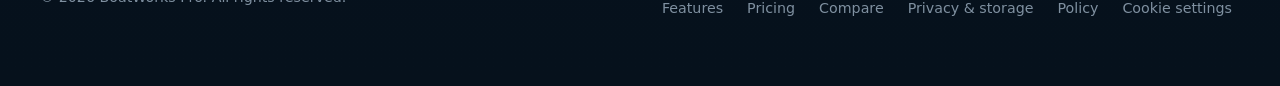
==== commit cdcbbcf1: "Link marketing site to App Store listing" ====
--- a/index.html
+++ b/index.html
@@ -29,7 +29,7 @@
     <a class="brand" href="index.html"><img src="assets/app-icon.png" alt="" width="42" height="42"><span>BoatWorks Pro</span></a>
     <nav class="navlinks" aria-label="Primary navigation">
       <a href="#features">Features</a><a href="#triplog">Trip Log</a><a href="#screens">Screens</a>
-      <span class="btn disabled" aria-disabled="true">Coming to the App Store</span>
+      <a class="btn" href="https://apps.apple.com/app/boatworks-pro/id6781111862">View on the App Store</a>
     </nav>
   </div>
 </header>
@@ -42,7 +42,7 @@
       <h1>Your boat.<br>Under control.</h1>
       <p>BoatWorks Pro keeps maintenance, machinery, fuel, inventory, provisions, tides, weather and trip history organized in one place — with the information you need ready when you need it.</p>
       <div class="hero-actions">
-        <span class="btn disabled" aria-disabled="true">Coming to the App Store</span>
+        <a class="btn" href="https://apps.apple.com/app/boatworks-pro/id6781111862">View on the App Store</a>
         <a class="btn alt" href="#features">Explore the app</a>
       </div>
       <div class="fine">Designed for iPhone and iPad.</div>
@@ -153,8 +153,8 @@
 <section>
   <div class="wrap">
     <div class="cta">
-      <div class="cta-left"><img src="assets/app-icon.png" alt="" width="80" height="80"><div><h2>Put your vessel information in one place.</h2><p>BoatWorks Pro is coming to the App Store.</p></div></div>
-      <span class="btn disabled" aria-disabled="true">Coming to the App Store</span>
+      <div class="cta-left"><img src="assets/app-icon.png" alt="" width="80" height="80"><div><h2>Put your vessel information in one place.</h2><p>BoatWorks Pro is available on the App Store.</p></div></div>
+      <a class="btn" href="https://apps.apple.com/app/boatworks-pro/id6781111862">View on the App Store</a>
     </div>
   </div>
 </section>
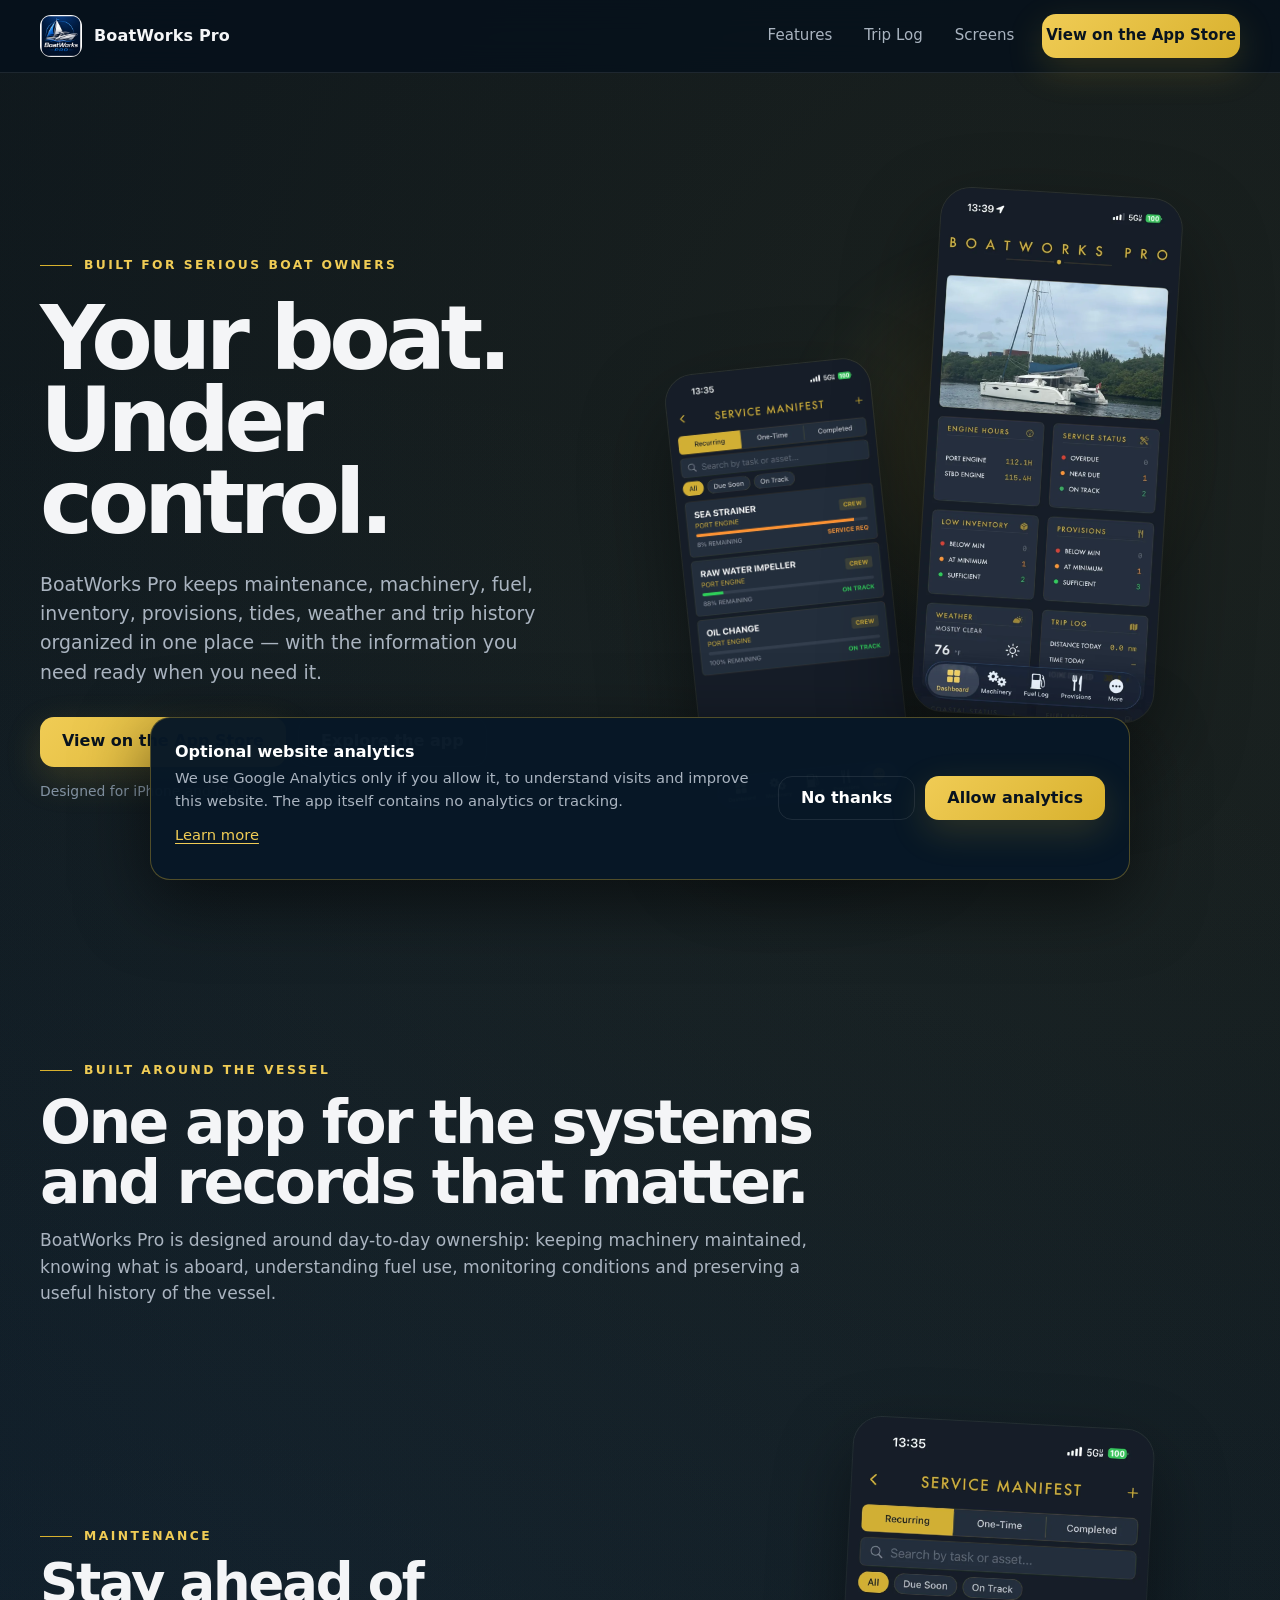
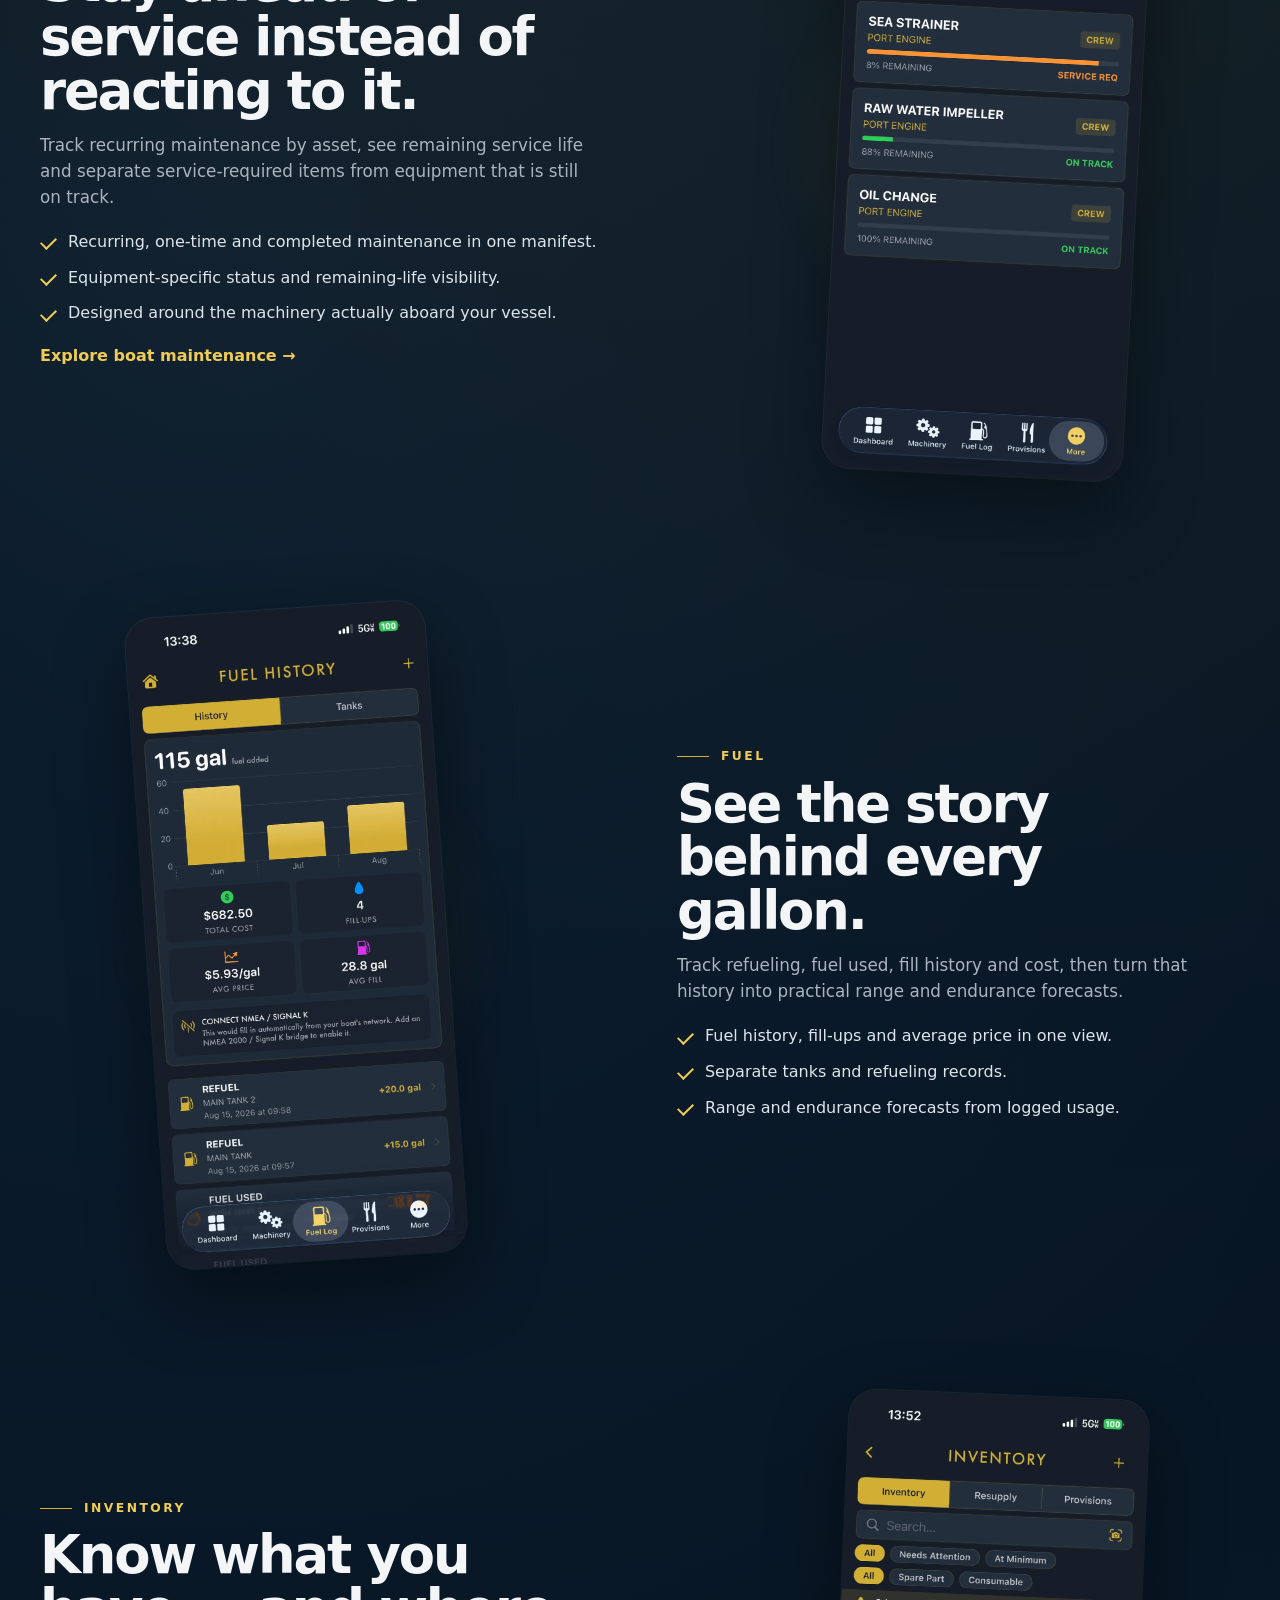
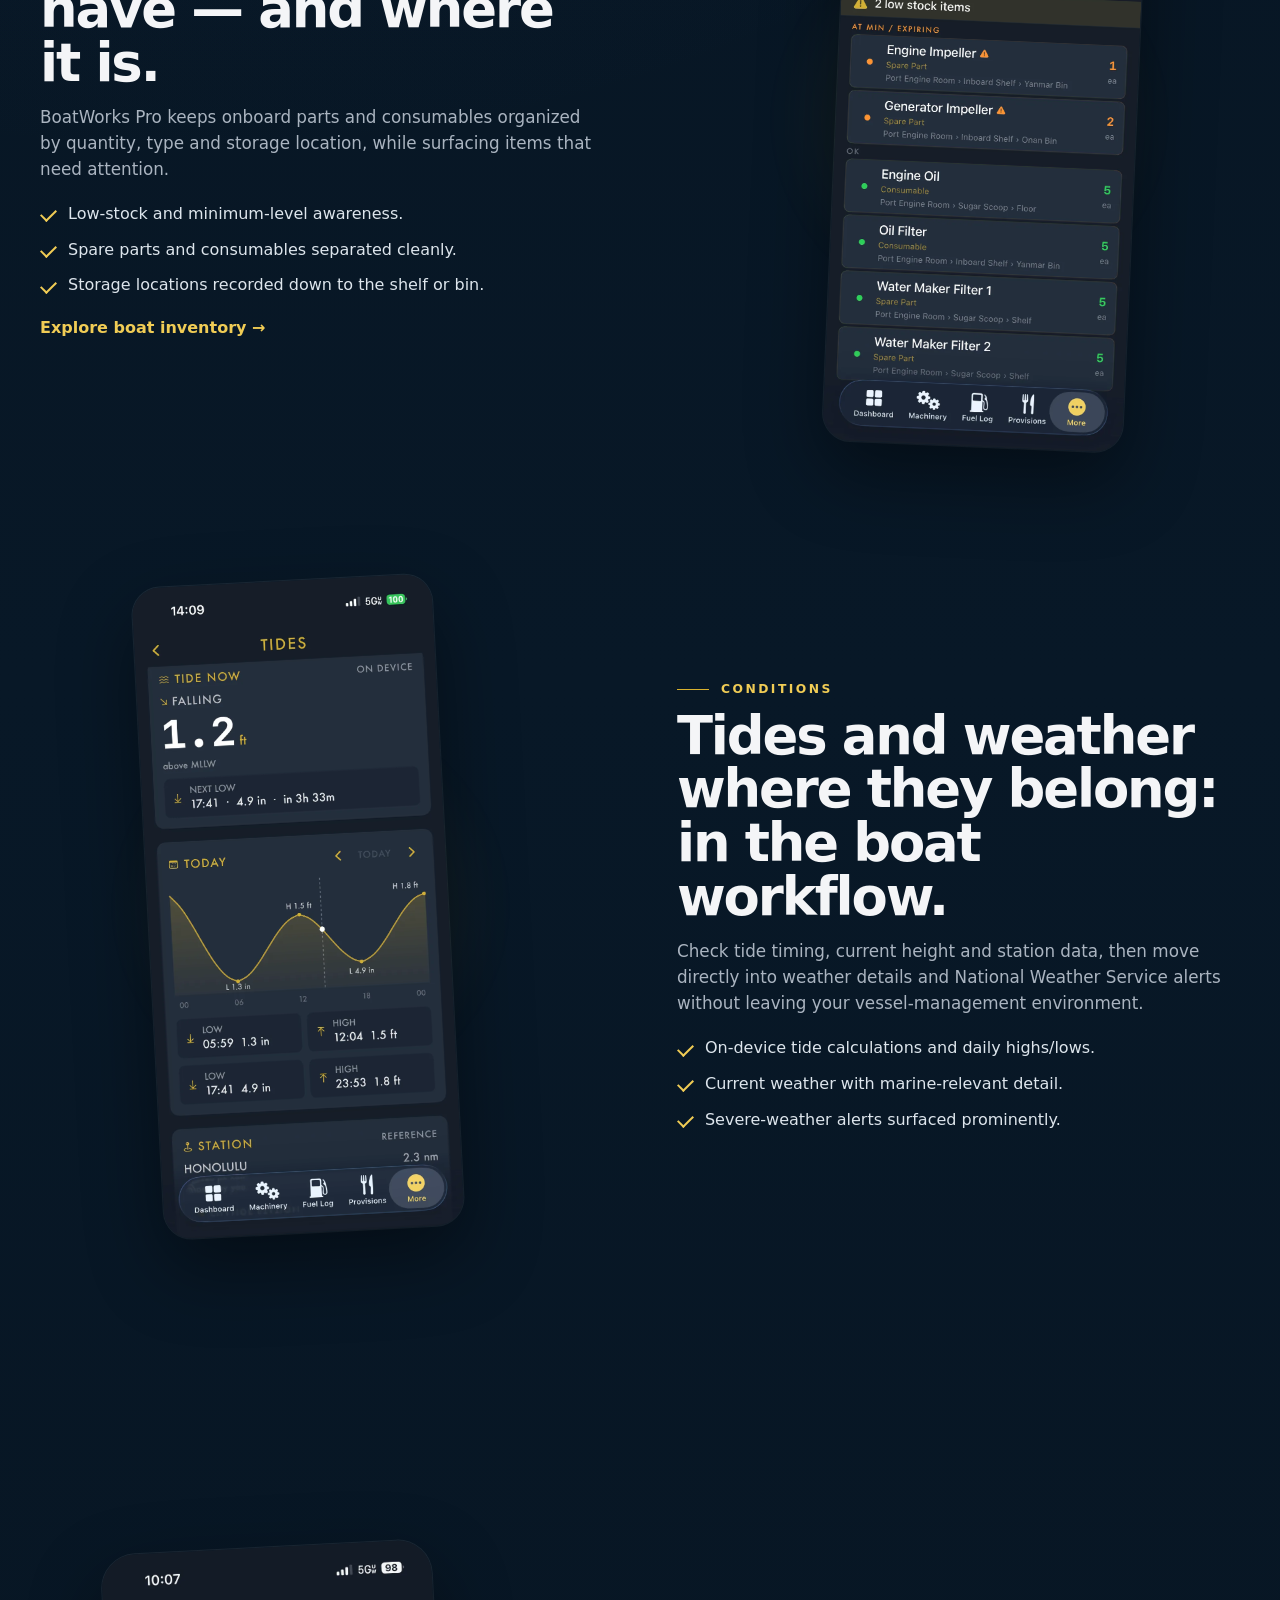
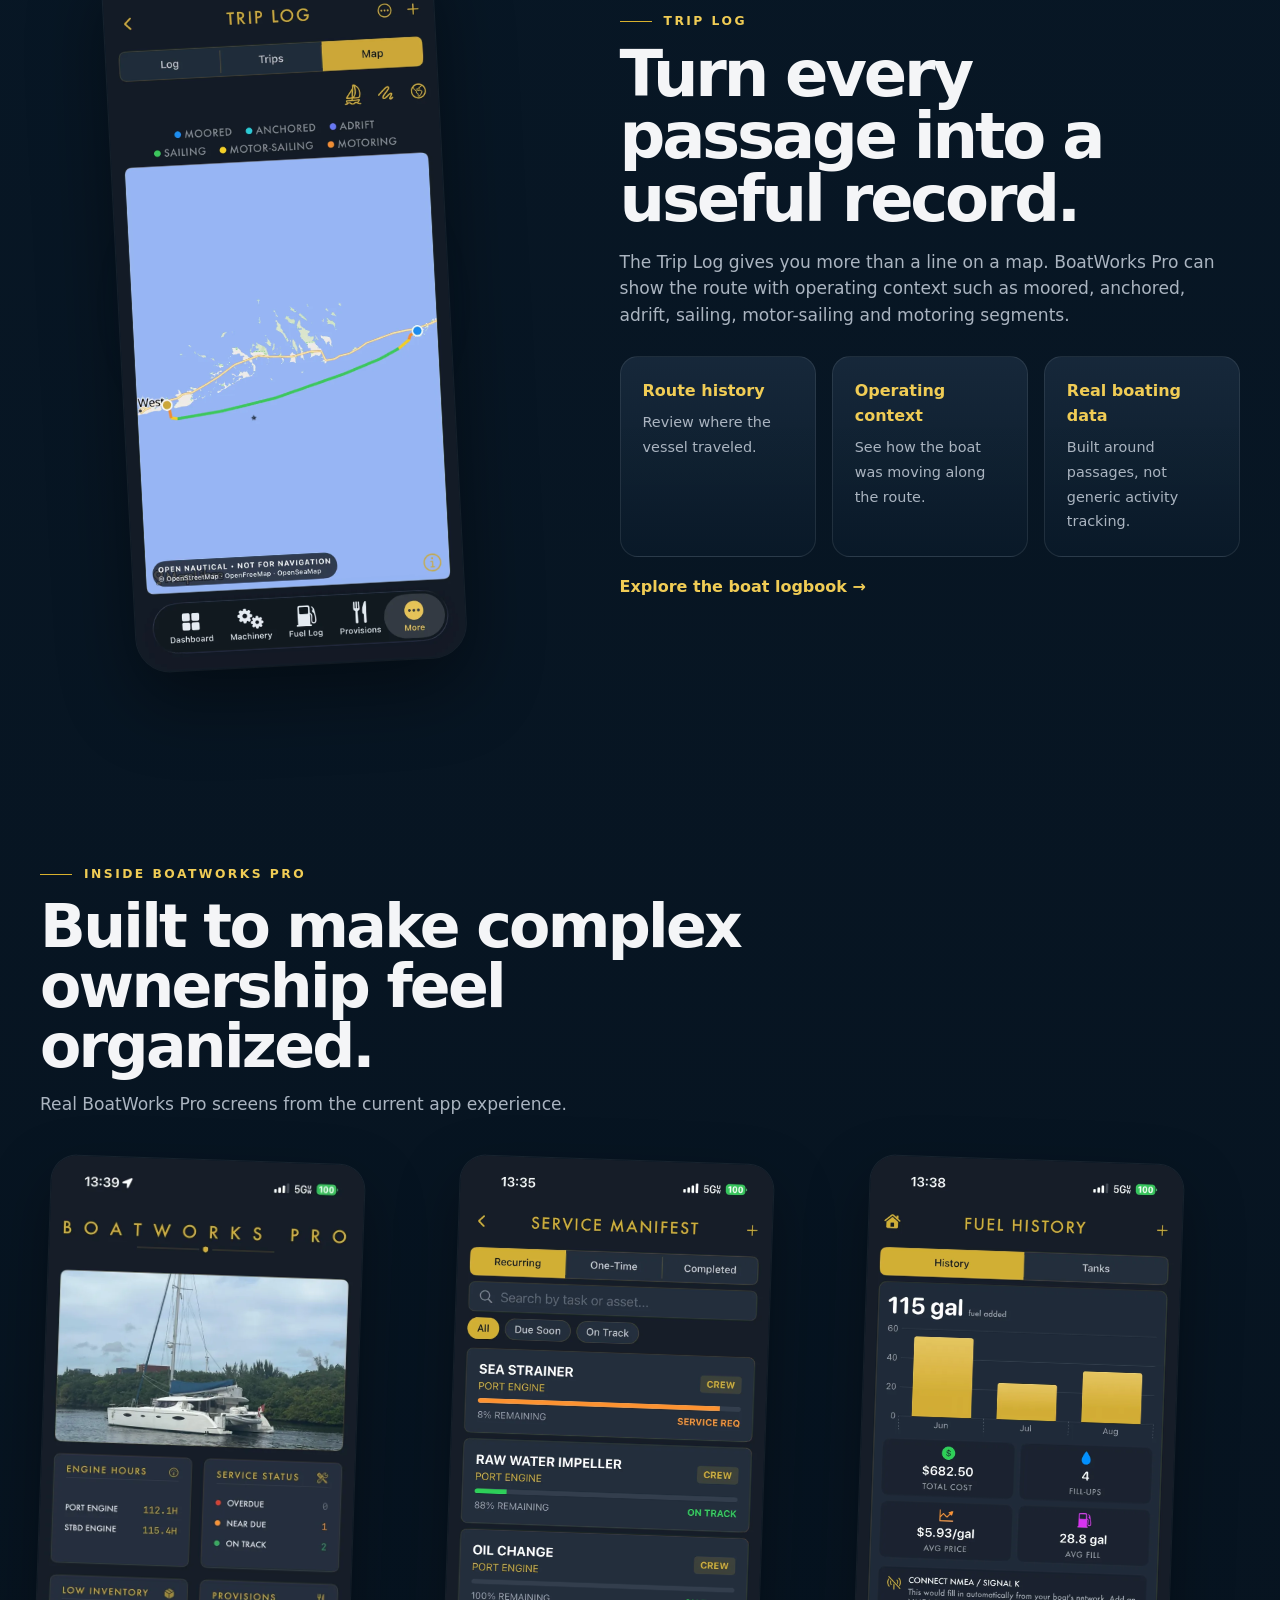
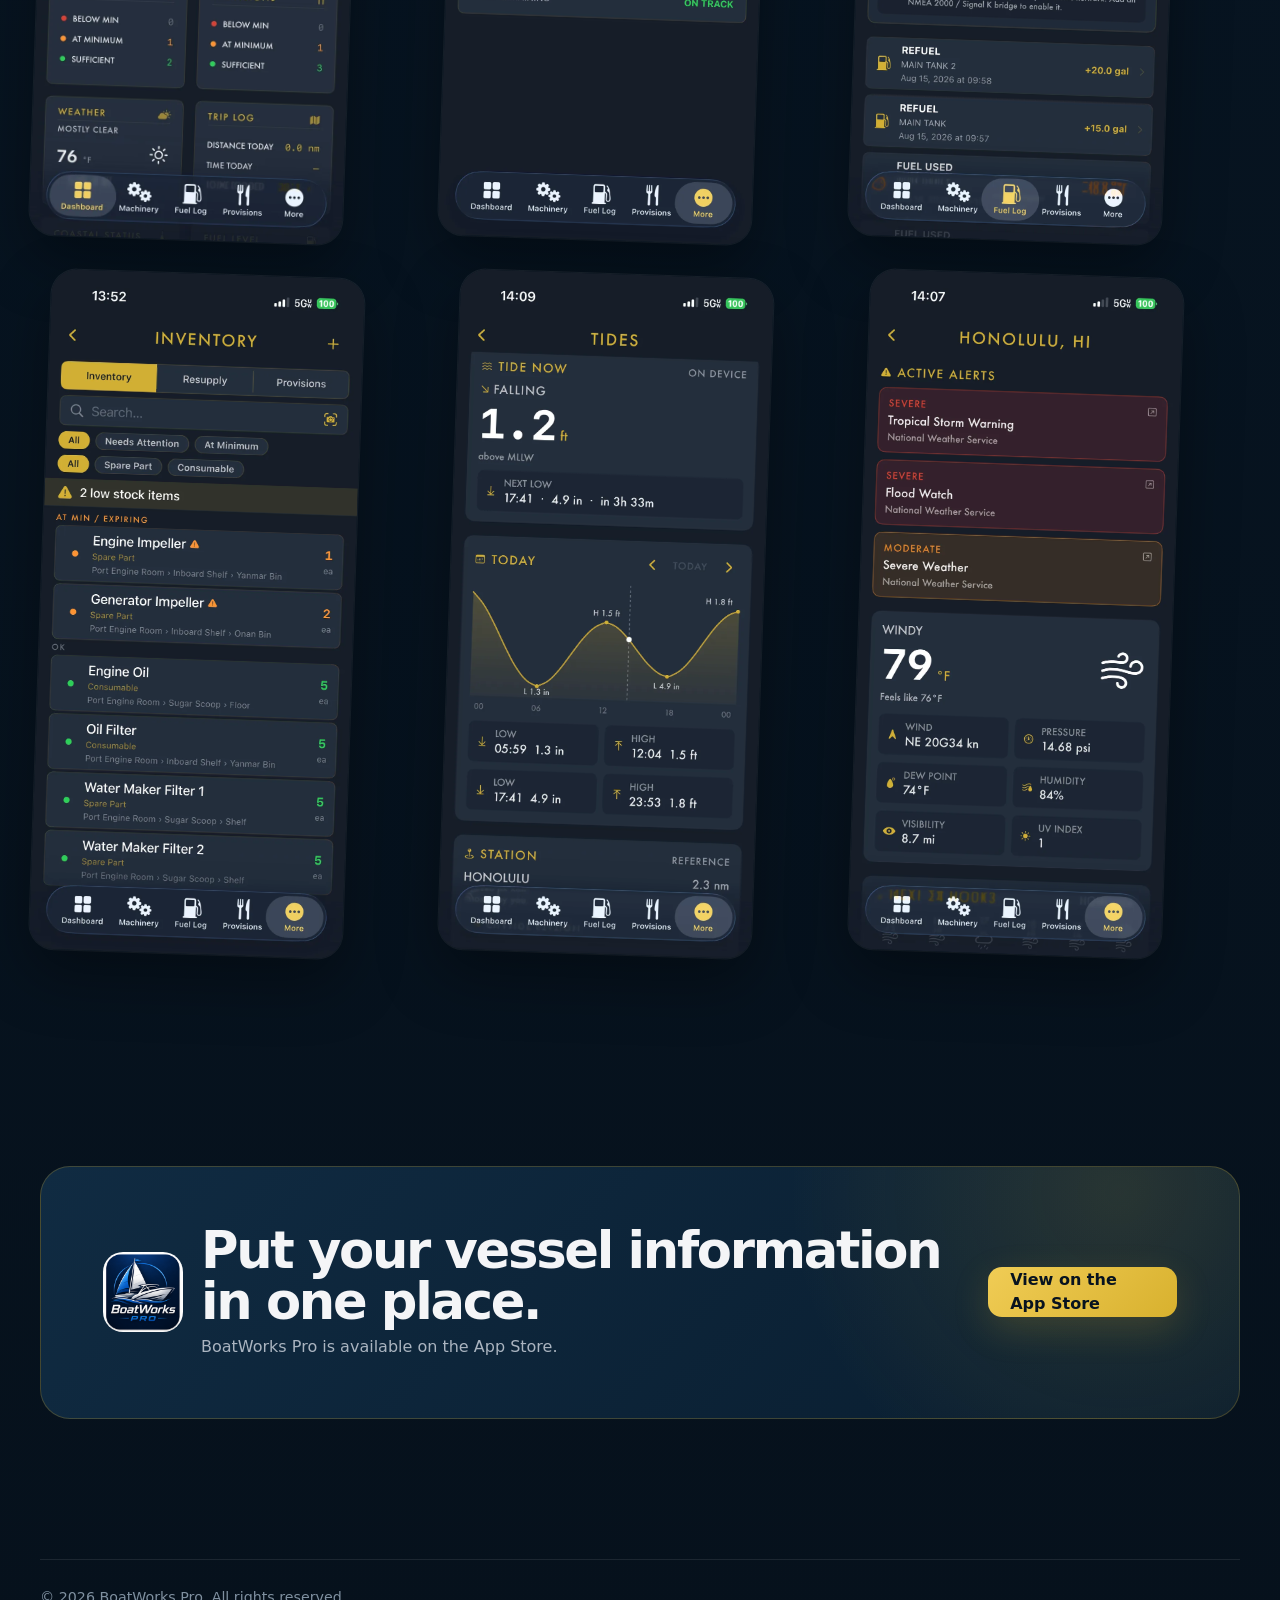
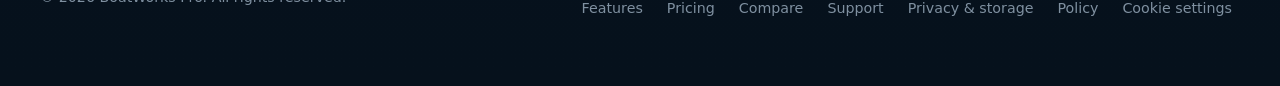
==== commit 10626d14: "Add BoatWorks Pro support page (contact, diagnostic report, app guide, 37-question FAQ) and link it " ====
--- a/index.html
+++ b/index.html
@@ -20,13 +20,13 @@
   <link rel="stylesheet" href="styles.css">
   <link rel="preload" href="assets/dashboard-706.webp" as="image" type="image/webp">
   <script src="site.js" defer></script>
-  <script type="application/ld+json">{"@context":"https://schema.org","@type":"SoftwareApplication","name":"BoatWorks Pro","applicationCategory":"LifestyleApplication","operatingSystem":"iOS, iPadOS","description":"A private boat maintenance, logbook, fuel, inventory, provisions, documents, tides and weather app for iPhone and iPad.","url":"https://boatworks-pro.com/","offers":[{"@type":"Offer","name":"Anchor","price":"0","priceCurrency":"USD"},{"@type":"Offer","name":"Cruiser annual subscription","price":"119.99","priceCurrency":"USD"}]}</script>
+  <script type="application/ld+json">{"@context":"https://schema.org","@type":"SoftwareApplication","name":"BoatWorks Pro","applicationCategory":"LifestyleApplication","operatingSystem":"iOS, iPadOS","description":"A private boat maintenance, logbook, fuel, inventory, provisions, documents, tides and weather app for iPhone and iPad.","url":"https://boatworks-pro.com/","offers":[{"@type":"Offer","name":"Anchor","price":"0","priceCurrency":"USD"},{"@type":"Offer","name":"Cruiser annual subscription","price":"20","priceCurrency":"USD"},{"@type":"Offer","name":"Commodore annual subscription","price":"30","priceCurrency":"USD"}]}</script>
 </head>
 <body>
 <a class="skip-link" href="#main-content">Skip to main content</a>
 <header class="nav">
   <div class="wrap nav-in">
-    <a class="brand" href="index.html"><img src="assets/app-icon.png" alt="" width="42" height="42"><span>BoatWorks Pro</span></a>
+    <a class="brand" href="/"><img src="assets/app-icon.png" alt="" width="42" height="42"><span>BoatWorks Pro</span></a>
     <nav class="navlinks" aria-label="Primary navigation">
       <a href="#features">Features</a><a href="#triplog">Trip Log</a><a href="#screens">Screens</a>
       <a class="btn" href="https://apps.apple.com/app/boatworks-pro/id6781111862">View on the App Store</a>
@@ -163,7 +163,7 @@
 <footer>
   <div class="wrap footer-in">
     <div>© 2026 BoatWorks Pro. All rights reserved.</div>
-    <div class="footer-links"><a href="features.html">Features</a><a href="pricing.html">Pricing</a><a href="boatworks-pro-vs-keeply.html">Compare</a><a href="private-boat-app.html">Privacy &amp; storage</a><a href="privacy.html">Policy</a><button type="button" class="footer-consent" data-consent-settings>Cookie settings</button></div>
+    <div class="footer-links"><a href="features.html">Features</a><a href="pricing.html">Pricing</a><a href="boatworks-pro-comparison.html">Compare</a><a href="support.html">Support</a><a href="private-boat-app.html">Privacy &amp; storage</a><a href="privacy.html">Policy</a><button type="button" class="footer-consent" data-consent-settings>Cookie settings</button></div>
   </div>
 </footer>
 <aside class="consent" data-consent-banner hidden aria-labelledby="consent-title">
--- a/styles.css
+++ b/styles.css
@@ -253,7 +253,9 @@
 .tag{display:inline-flex;padding:5px 9px;border-radius:999px;background:rgba(216,177,46,.14);color:var(--gold2);font-size:.75rem;font-weight:850;text-transform:uppercase;letter-spacing:.08em}
 .content{max-width:800px}.content h2{font-size:clamp(1.8rem,3.5vw,2.7rem);line-height:1.08;letter-spacing:-.035em;margin:54px 0 15px}.content h3{margin:30px 0 10px}.content ul{color:#c3cddb}.content a{color:var(--gold2);text-decoration:underline;text-underline-offset:3px}
 .faq{max-width:860px}.faq details{border-top:1px solid var(--line);padding:20px 0}.faq details:last-child{border-bottom:1px solid var(--line)}.faq summary{cursor:pointer;color:#fff;font-weight:800;font-size:1.08rem}.faq details p{margin:12px 0 0;color:var(--muted)}
-.table-wrap{overflow-x:auto;border:1px solid var(--line);border-radius:20px}.comparison{width:100%;border-collapse:collapse;min-width:690px}.comparison th,.comparison td{padding:16px 18px;text-align:left;border-bottom:1px solid var(--line);vertical-align:top}.comparison th{color:var(--gold2);background:rgba(216,177,46,.06)}.comparison td:first-child{font-weight:800;color:#fff}.comparison tr:last-child td{border-bottom:0}.note{padding:20px 22px;border-left:3px solid var(--gold);background:rgba(216,177,46,.07);color:#cbd4dc;border-radius:0 14px 14px 0}
+.table-wrap{overflow-x:auto;border:1px solid var(--line);border-radius:20px}.comparison{width:100%;border-collapse:collapse;table-layout:fixed;min-width:760px}.comparison th,.comparison td{padding:16px 18px;text-align:left;border-bottom:1px solid var(--line);vertical-align:middle}.comparison th{color:var(--gold2);background:rgba(216,177,46,.06)}.comparison th:first-child{width:44%}.comparison td:first-child{font-weight:800;color:#fff}.comparison tr:last-child td{border-bottom:0}.comparison.yn th:not(:first-child),.comparison.yn td:not(:first-child){width:14%;text-align:center}.comparison.yn .yes,.comparison.yn .no{display:inline-flex;align-items:center;justify-content:center;gap:6px;font-weight:800;white-space:nowrap}.comparison.yn .yes{color:#4ade80}.comparison.yn .no{color:#f87171}.comparison.yn .unk{display:inline-block;color:var(--muted);font-weight:700;line-height:1.25}.comparison.yn .yes svg,.comparison.yn .no svg{display:block;width:16px!important;height:16px!important;min-width:16px;max-width:16px;flex:0 0 16px}.compare-links{display:flex;flex-wrap:wrap;gap:10px;margin-top:2px}.compare-links a{padding:8px 16px;border-radius:999px;border:1px solid var(--line);color:var(--muted);font-size:.88rem}.compare-links a[aria-current]{color:var(--gold2);border-color:rgba(216,177,46,.4);background:rgba(216,177,46,.08)}.note{padding:20px 22px;border-left:3px solid var(--gold);background:rgba(216,177,46,.07);color:#cbd4dc;border-radius:0 14px 14px 0}
+.comparison-section-head th,.comparison-section-head th:first-child{width:auto;padding:0;border-bottom:1px solid var(--line);background:linear-gradient(90deg,rgba(216,177,46,.12),rgba(216,177,46,.035))}.comparison-section-toggle{display:flex;align-items:center;justify-content:space-between;gap:20px;width:100%;min-height:68px;padding:14px 18px;border:0;background:transparent;color:inherit;text-align:left;cursor:pointer}.comparison-section-toggle>span:first-child{display:flex;align-items:baseline;gap:10px;flex-wrap:wrap}.comparison-section-toggle strong{color:#fff;font-size:1.04rem}.comparison-section-toggle small{color:var(--muted);font-size:.78rem;font-weight:700}.comparison-section-toggle:hover strong{color:var(--gold2)}.comparison-section-toggle[aria-expanded="true"] strong{color:var(--gold2)}.comparison-chevron{position:relative;width:12px;height:12px;margin-right:4px;border-right:2px solid var(--gold2);border-bottom:2px solid var(--gold2);transform:rotate(45deg) translate(-2px,-2px);transition:transform .18s ease;flex:none}.comparison-section-toggle[aria-expanded="true"] .comparison-chevron{transform:rotate(225deg) translate(-2px,-2px)}.comparison-panel[hidden]{display:none}.comparison-panel td{background:rgba(6,17,28,.22)}
+.comparison sup{margin-left:2px;color:var(--gold2);font-size:.72em}.comparison-note{margin:16px 0 0;padding:14px 16px;border-left:2px solid var(--gold);border-radius:0 10px 10px 0;background:rgba(216,177,46,.06);color:#aeb9c5;font-size:.88rem}.comparison-note strong{color:var(--gold2)}
 .seo-footer{display:grid;grid-template-columns:1.4fr repeat(3,1fr);gap:28px}.seo-footer h3{font-size:.78rem;text-transform:uppercase;letter-spacing:.15em;color:var(--gold2);margin:0 0 10px}.seo-footer a{display:block;min-height:34px;color:#98a8b7}.seo-footer a:hover{color:#fff}
 @media(max-width:900px){.story-grid,.link-grid,.price-grid{grid-template-columns:1fr 1fr}.proof{grid-template-columns:1fr 1fr}.split{grid-template-columns:1fr}.seo-footer{grid-template-columns:1fr 1fr}.navlinks .nav-cta{display:inline-flex}}
 @media(max-width:600px){.story-grid,.link-grid,.price-grid,.proof,.seo-footer{grid-template-columns:1fr}.page-hero{padding:52px 0 34px}.story-card,.link-card,.price-card{padding:22px}}
--- a/styles.css
+++ b/styles.css
@@ -253,7 +253,9 @@
 .tag{display:inline-flex;padding:5px 9px;border-radius:999px;background:rgba(216,177,46,.14);color:var(--gold2);font-size:.75rem;font-weight:850;text-transform:uppercase;letter-spacing:.08em}
 .content{max-width:800px}.content h2{font-size:clamp(1.8rem,3.5vw,2.7rem);line-height:1.08;letter-spacing:-.035em;margin:54px 0 15px}.content h3{margin:30px 0 10px}.content ul{color:#c3cddb}.content a{color:var(--gold2);text-decoration:underline;text-underline-offset:3px}
 .faq{max-width:860px}.faq details{border-top:1px solid var(--line);padding:20px 0}.faq details:last-child{border-bottom:1px solid var(--line)}.faq summary{cursor:pointer;color:#fff;font-weight:800;font-size:1.08rem}.faq details p{margin:12px 0 0;color:var(--muted)}
-.table-wrap{overflow-x:auto;border:1px solid var(--line);border-radius:20px}.comparison{width:100%;border-collapse:collapse;min-width:690px}.comparison th,.comparison td{padding:16px 18px;text-align:left;border-bottom:1px solid var(--line);vertical-align:top}.comparison th{color:var(--gold2);background:rgba(216,177,46,.06)}.comparison td:first-child{font-weight:800;color:#fff}.comparison tr:last-child td{border-bottom:0}.note{padding:20px 22px;border-left:3px solid var(--gold);background:rgba(216,177,46,.07);color:#cbd4dc;border-radius:0 14px 14px 0}
+.table-wrap{overflow-x:auto;border:1px solid var(--line);border-radius:20px}.comparison{width:100%;border-collapse:collapse;table-layout:fixed;min-width:760px}.comparison th,.comparison td{padding:16px 18px;text-align:left;border-bottom:1px solid var(--line);vertical-align:middle}.comparison th{color:var(--gold2);background:rgba(216,177,46,.06)}.comparison th:first-child{width:44%}.comparison td:first-child{font-weight:800;color:#fff}.comparison tr:last-child td{border-bottom:0}.comparison.yn th:not(:first-child),.comparison.yn td:not(:first-child){width:14%;text-align:center}.comparison.yn .yes,.comparison.yn .no{display:inline-flex;align-items:center;justify-content:center;gap:6px;font-weight:800;white-space:nowrap}.comparison.yn .yes{color:#4ade80}.comparison.yn .no{color:#f87171}.comparison.yn .unk{display:inline-block;color:var(--muted);font-weight:700;line-height:1.25}.comparison.yn .yes svg,.comparison.yn .no svg{display:block;width:16px!important;height:16px!important;min-width:16px;max-width:16px;flex:0 0 16px}.compare-links{display:flex;flex-wrap:wrap;gap:10px;margin-top:2px}.compare-links a{padding:8px 16px;border-radius:999px;border:1px solid var(--line);color:var(--muted);font-size:.88rem}.compare-links a[aria-current]{color:var(--gold2);border-color:rgba(216,177,46,.4);background:rgba(216,177,46,.08)}.note{padding:20px 22px;border-left:3px solid var(--gold);background:rgba(216,177,46,.07);color:#cbd4dc;border-radius:0 14px 14px 0}
+.comparison-section-head th,.comparison-section-head th:first-child{width:auto;padding:0;border-bottom:1px solid var(--line);background:linear-gradient(90deg,rgba(216,177,46,.12),rgba(216,177,46,.035))}.comparison-section-toggle{display:flex;align-items:center;justify-content:space-between;gap:20px;width:100%;min-height:68px;padding:14px 18px;border:0;background:transparent;color:inherit;text-align:left;cursor:pointer}.comparison-section-toggle>span:first-child{display:flex;align-items:baseline;gap:10px;flex-wrap:wrap}.comparison-section-toggle strong{color:#fff;font-size:1.04rem}.comparison-section-toggle small{color:var(--muted);font-size:.78rem;font-weight:700}.comparison-section-toggle:hover strong{color:var(--gold2)}.comparison-section-toggle[aria-expanded="true"] strong{color:var(--gold2)}.comparison-chevron{position:relative;width:12px;height:12px;margin-right:4px;border-right:2px solid var(--gold2);border-bottom:2px solid var(--gold2);transform:rotate(45deg) translate(-2px,-2px);transition:transform .18s ease;flex:none}.comparison-section-toggle[aria-expanded="true"] .comparison-chevron{transform:rotate(225deg) translate(-2px,-2px)}.comparison-panel[hidden]{display:none}.comparison-panel td{background:rgba(6,17,28,.22)}
+.comparison sup{margin-left:2px;color:var(--gold2);font-size:.72em}.comparison-note{margin:16px 0 0;padding:14px 16px;border-left:2px solid var(--gold);border-radius:0 10px 10px 0;background:rgba(216,177,46,.06);color:#aeb9c5;font-size:.88rem}.comparison-note strong{color:var(--gold2)}
 .seo-footer{display:grid;grid-template-columns:1.4fr repeat(3,1fr);gap:28px}.seo-footer h3{font-size:.78rem;text-transform:uppercase;letter-spacing:.15em;color:var(--gold2);margin:0 0 10px}.seo-footer a{display:block;min-height:34px;color:#98a8b7}.seo-footer a:hover{color:#fff}
 @media(max-width:900px){.story-grid,.link-grid,.price-grid{grid-template-columns:1fr 1fr}.proof{grid-template-columns:1fr 1fr}.split{grid-template-columns:1fr}.seo-footer{grid-template-columns:1fr 1fr}.navlinks .nav-cta{display:inline-flex}}
 @media(max-width:600px){.story-grid,.link-grid,.price-grid,.proof,.seo-footer{grid-template-columns:1fr}.page-hero{padding:52px 0 34px}.story-card,.link-card,.price-card{padding:22px}}
